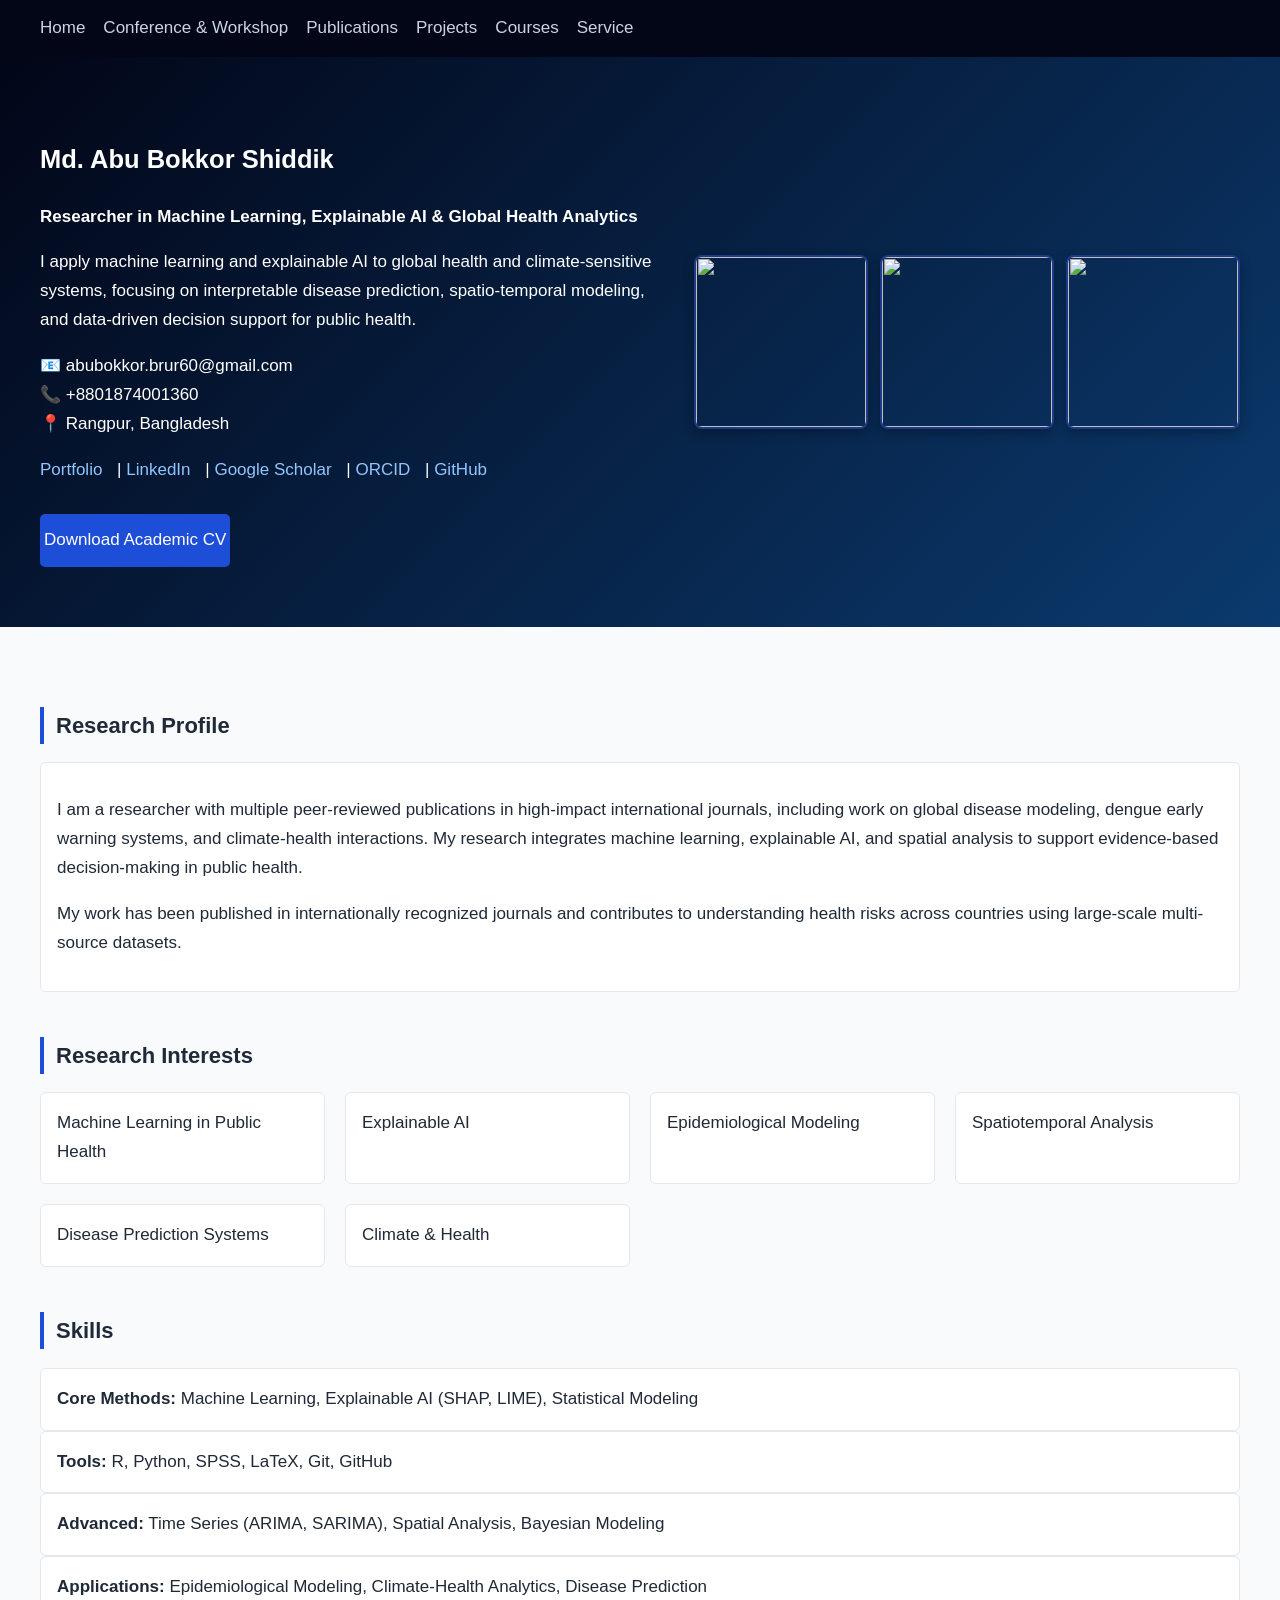
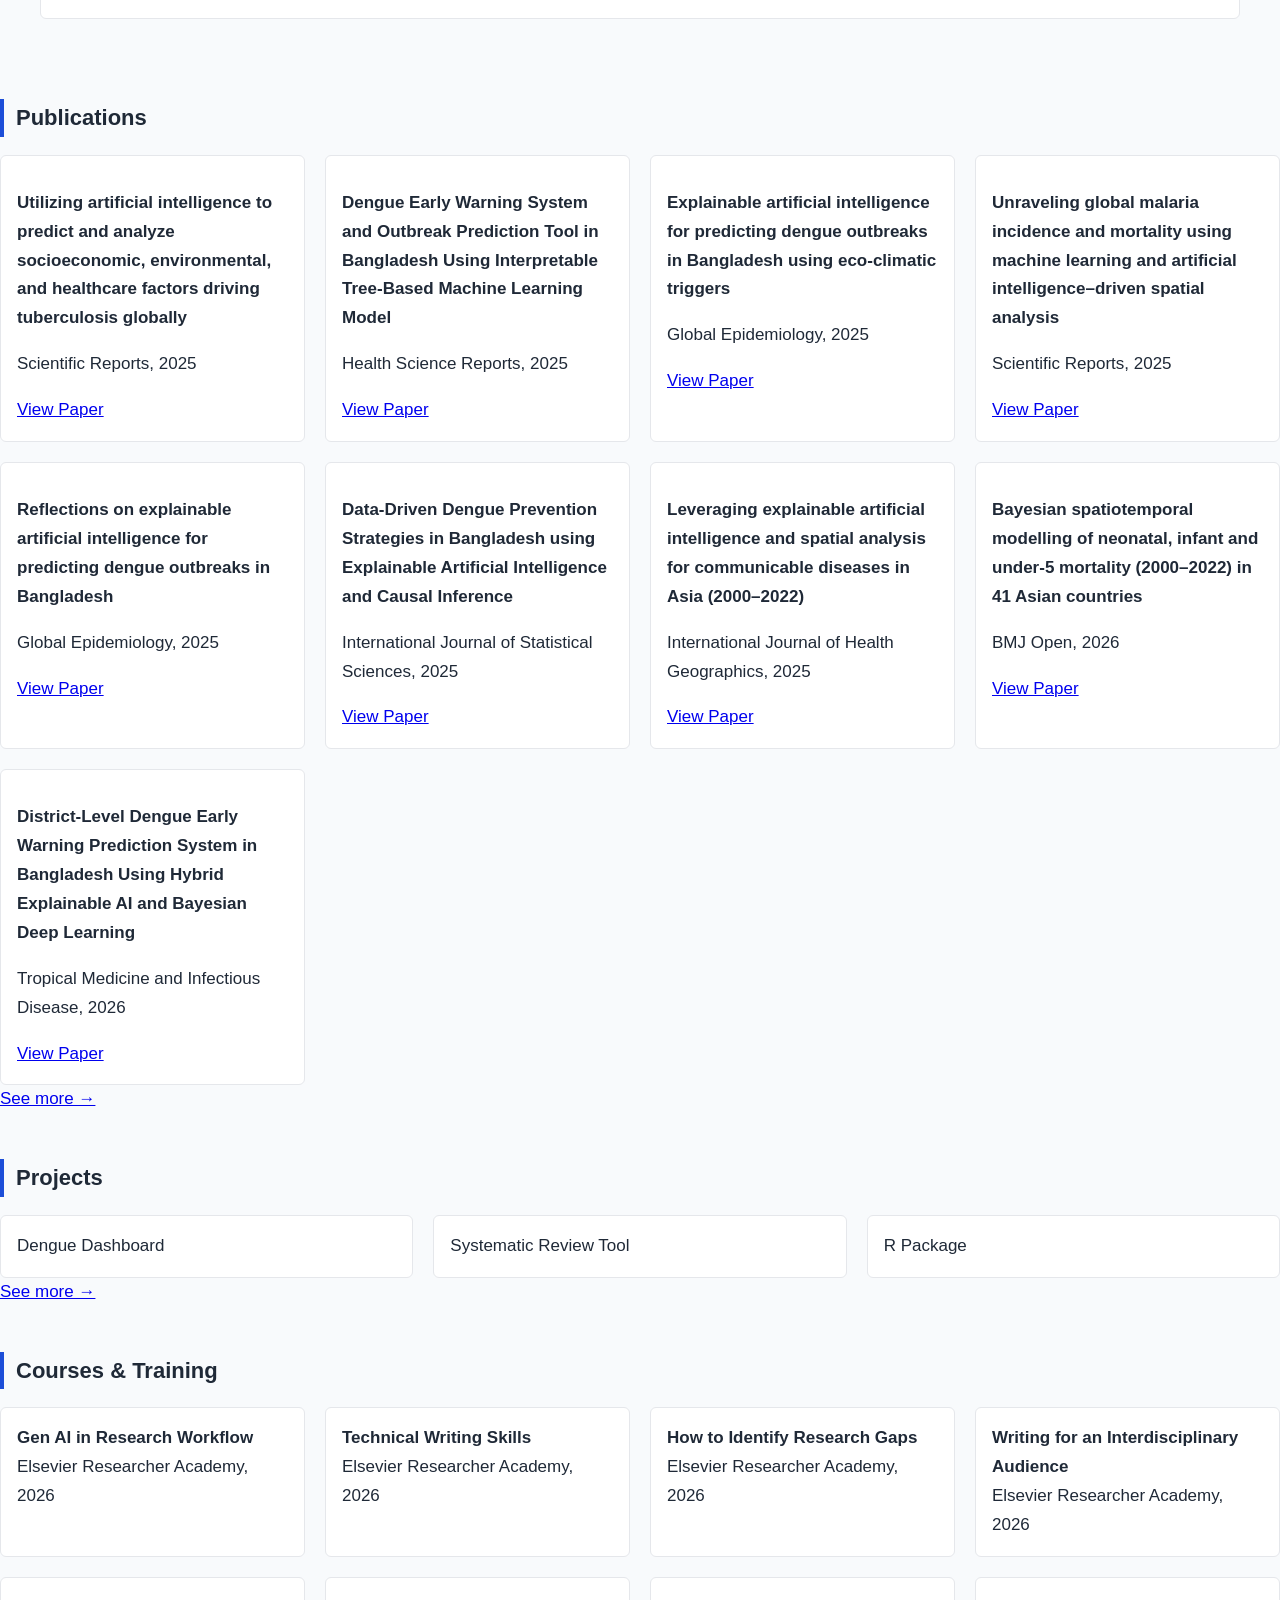
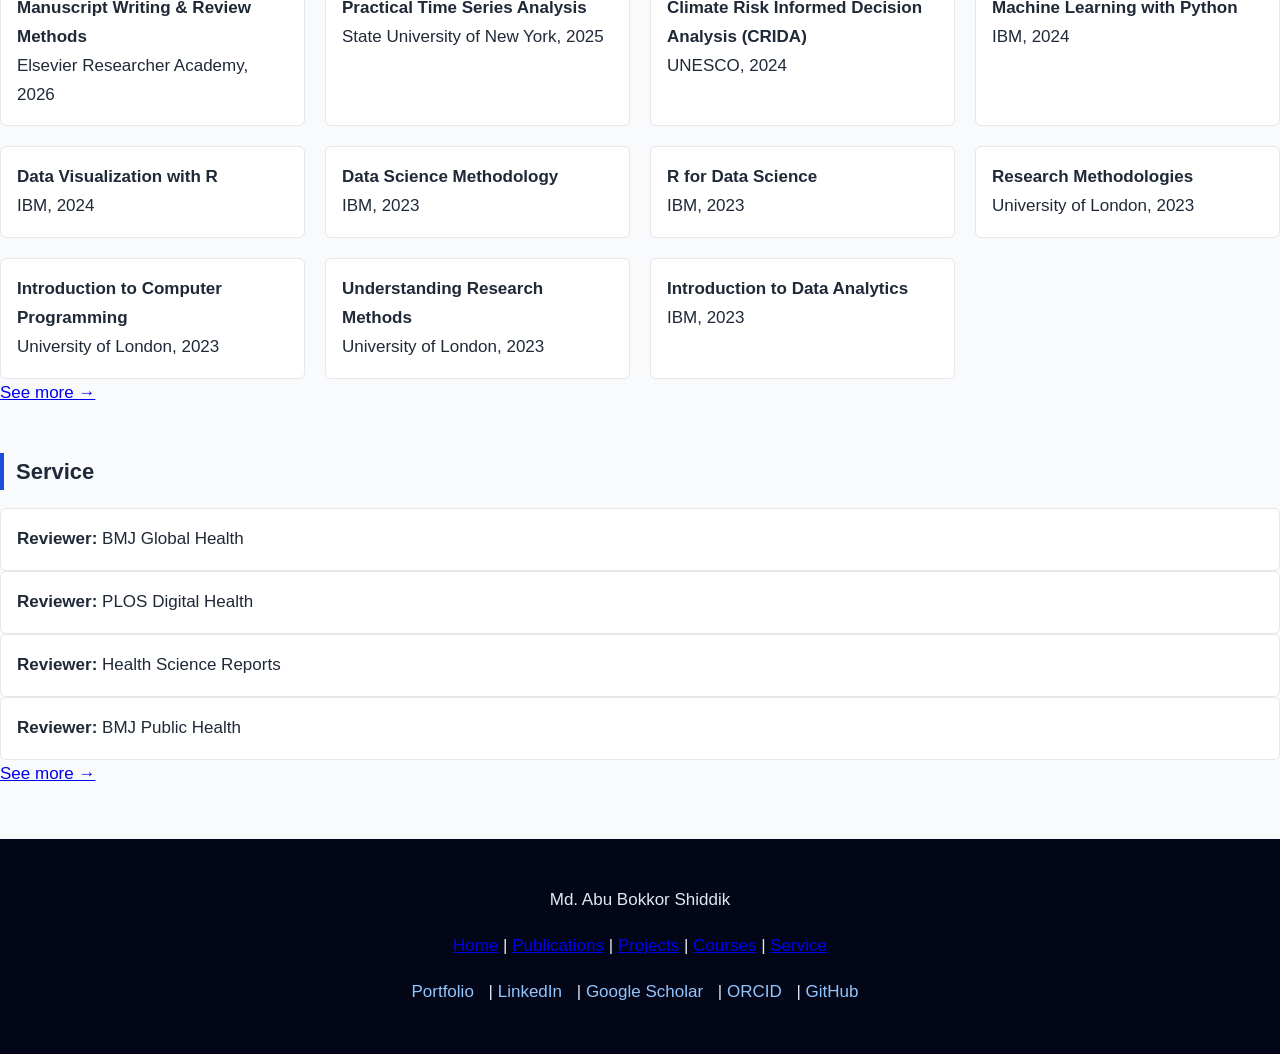
==== index.html @ 3c267e89 "Update index.html" ====
<!DOCTYPE html>
<html lang="en">
<head>
<meta charset="UTF-8">
<meta name="viewport" content="width=device-width, initial-scale=1.0">
<title>Md. Abu Bokkor Shiddik</title>

<style>

html { scroll-behavior: smooth; }

body {
  margin: 0;
  font-family: "Segoe UI", Arial, sans-serif;
  background: #f8fafc;
  color: #1f2937;
  font-size: 17px;
  line-height: 1.7;
}

/* NAV */
.navbar {
  background: #020617;
  position: sticky;
  top: 0;
  z-index: 9999;
}

.nav-inner {
  max-width: 1200px;
  margin: auto;
  padding: 14px 20px;
  display: flex;
  flex-wrap: wrap;
}

.nav-inner a {
  color: #cbd5e1;
  margin-right: 18px;
  text-decoration: none;
  font-weight: 500;
}

.nav-inner a:hover {
  color: #60a5fa;
}

/* HERO */
.hero {
  background: linear-gradient(135deg, #020617, #0b3a6e);
  color: white;
  padding: 60px 20px;
}

.hero-grid {
  max-width: 1200px;
  margin: auto;
  display: grid;
  grid-template-columns: 2fr 1fr;
  gap: 30px;
  align-items: center;
}

/* IMAGES */
.image-row {
  display: flex;
  gap: 12px;
  justify-content: flex-end;
}

.image-row img {
  width: 170px;
  height: 170px;
  object-fit: cover;
  border-radius: 8px;
  border: 2px solid #1e3a8a;
  box-shadow: 0 4px 12px rgba(0,0,0,0.3);
}

/* LINKS */
.links a {
  color: #93c5fd;
  margin-right: 10px;
  text-decoration: none;
}

/* BUTTON */
.cv-button {
  display: inline-block;
  margin-top: 12px;
  background: #1d4ed8;
  color: white;
  padding: 12px 4px;
  text-decoration: none;
  border-radius: 5px;
  font-weight: 500;
}

/* CONTAINER */
.container {
  max-width: 1200px;
  margin: auto;
  padding: 35px 20px;
}

/* SECTION */
.section-title {
  border-left: 4px solid #1d4ed8;
  padding-left: 12px;
  margin-top: 45px;
  font-size: 22px;
}

/* GRID */
.card-grid {
  display: grid;
  grid-template-columns: repeat(auto-fit, minmax(260px, 1fr));
  gap: 20px;
  margin-top: 18px;
}

/* CARD */
.card {
  background: white;
  border: 1px solid #e5e7eb;
  border-radius: 6px;
  padding: 16px;
}

/* FOOTER */
footer {
  background: #020617;
  color: #e2e8f0;
  text-align: center;
  padding: 30px;
  margin-top: 50px;
}

/* ===================================== */
/* 🔥 MOBILE ONLY (DESKTOP UNCHANGED) */
/* ===================================== */
@media (max-width: 768px) {

  body {
    font-size: 15px;
    line-height: 1.6;
  }

  /* NAV FIX */
  .nav-inner {
    justify-content: center;
  }

  .nav-inner a {
    margin: 8px 10px;
    font-size: 14px;
  }

  /* HERO */
  .hero {
    padding: 40px 15px;
    text-align: center;
  }

  .hero-grid {
    grid-template-columns: 1fr;
    gap: 20px;
  }

  .hero h1 {
    font-size: 24px;
  }

  /* IMAGE */
  .image-row {
    justify-content: center;
    margin-top: 15px;
    flex-wrap: wrap;
  }

  .image-row img {
    width: 110px;
    height: 110px;
  }

  /* LINKS */
  .links {
    display: block;
    line-height: 1.8;
  }

  .links a {
    display: inline-block;
    margin: 4px 6px;
  }

  /* SECTION */
  .section-title {
    font-size: 18px;
    margin-top: 30px;
  }

  /* GRID → STACK */
  .card-grid {
    grid-template-columns: 1fr;
    gap: 15px;
  }

  .card {
    padding: 14px;
  }

  /* BUTTON */
  .cv-button {
    width: 100%;
    text-align: center;
  }

  /* FOOTER */
  footer {
    font-size: 14px;
    padding: 25px 15px;
  }
}

</style>
</head>
<meta name="description" content="Md. Abu Bokkor Shiddik is a statistics graduate and researcher working on machine learning, health data analysis, and global studies.">

<meta name="keywords" content="Abu Bokkor Shiddik, Statistics Researcher, Machine Learning Bangladesh, Health Data Analysis, R Programming">
<meta name="google-site-verification" "google62120b7b4457ee75" />
  
<body>

<!-- NAV -->
<nav class="navbar">
  <div class="nav-inner">
    <a href="home.html">Home</a>
    <a href="conference-and-workshop.html">Conference & Workshop</a>
    <a href="publications.html">Publications</a>
    <a href="projects.html">Projects</a>
    <a href="courses.html">Courses</a>
    <a href="service.html">Service</a>
  </div>
</nav>
 
<!-- HERO -->
<section class="hero">
  <div class="hero-grid">

    <div>
  <h1>Md. Abu Bokkor Shiddik</h1>
  <p><strong>Researcher in Machine Learning, Explainable AI & Global Health Analytics</strong></p>

  <p>
    I apply machine learning and explainable AI to global health and climate-sensitive systems, focusing on interpretable disease prediction, spatio-temporal modeling, and data-driven decision support for public health.
  </p>

  <p>
    📧 abubokkor.brur60@gmail.com <br>
    📞 +8801874001360 <br>
    📍 Rangpur, Bangladesh
  </p>

  <p class="links">
    <a href="https://abubokkorshiddik.github.io/Portfolio-AbuBokkorShiddik/" target="_blank">Portfolio</a> |
    <a href="https://www.linkedin.com/in/abu-bokkor-shiddik-abs798/" target="_blank">LinkedIn</a> |
    <a href="https://scholar.google.com/citations?user=JWeBd3IAAAAJ" target="_blank">Google Scholar</a> |
    <a href="https://orcid.org/" target="_blank">ORCID</a> |
    <a href="https://github.com/abubokkorshiddik" target="_blank">GitHub</a>
  </p>

  <a href="https://raw.githubusercontent.com/abubokkorshiddik/AbuBokkorShiddik.abs798/main/AbuBokkorShiddik_CV_2026_STAT_Center.pdf" 
   class="cv-button" 
   target="_blank">
   Download Academic CV
</a>

</div>

    <div class="image-row">
      <img src="https://raw.githubusercontent.com/abubokkorshiddik/Portfolio-AbuBokkorShiddik/main/ABS.jpeg">
      <img src="https://raw.githubusercontent.com/abubokkorshiddik/Portfolio-AbuBokkorShiddik/main/isrt.jpeg">
      <img src="https://raw.githubusercontent.com/abubokkorshiddik/Portfolio-AbuBokkorShiddik/main/stst.jpeg">
    </div>

  </div>
</section>

<div class="container">
  
<h2 class="section-title">Research Profile</h2>
<div class="card">
  <p>
    I am a researcher with multiple peer-reviewed publications in high-impact international journals, including work on global disease modeling, dengue early warning systems, and climate-health interactions. My research integrates machine learning, explainable AI, and spatial analysis to support evidence-based decision-making in public health.
  </p>

  <p>
    My work has been published in internationally recognized journals and contributes to understanding health risks across countries using large-scale multi-source datasets.
  </p>
</div>
  
<!-- RESEARCH -->
<h2 class="section-title">Research Interests</h2>
<div class="card-grid">
  <div class="card">Machine Learning in Public Health</div>
  <div class="card">Explainable AI</div>
  <div class="card">Epidemiological Modeling</div>
  <div class="card">Spatiotemporal Analysis</div>
  <div class="card">Disease Prediction Systems</div>
  <div class="card">Climate & Health</div>
</div>

<!-- SKILLS -->
<h2 class="section-title">Skills</h2>
<div class="card"><strong>Core Methods:</strong> Machine Learning, Explainable AI (SHAP, LIME), Statistical Modeling</div>
<div class="card"><strong>Tools:</strong> R, Python, SPSS, LaTeX, Git, GitHub</div>
<div class="card"><strong>Advanced:</strong> Time Series (ARIMA, SARIMA), Spatial Analysis, Bayesian Modeling</div>
<div class="card"><strong>Applications:</strong> Epidemiological Modeling, Climate-Health Analytics, Disease Prediction</div>
</div>

<!-- PUBLICATIONS -->
<!-- PUBLICATIONS -->
<h2 class="section-title">Publications</h2>

<div class="card-grid">

  <div class="card">
    <p><strong>Utilizing artificial intelligence to predict and analyze socioeconomic, environmental, and healthcare factors driving tuberculosis globally</strong></p>
    <p>Scientific Reports, 2025</p>
    <a href="https://doi.org/10.1038/s41598-025-96973-w" target="_blank">View Paper</a>
  </div>

  <div class="card">
    <p><strong>Dengue Early Warning System and Outbreak Prediction Tool in Bangladesh Using Interpretable Tree-Based Machine Learning Model</strong></p>
    <p>Health Science Reports, 2025</p>
     <a href="https://doi.org/10.1002/hsr2.70726" target="_blank">View Paper</a>
  </div>

  <div class="card">
    <p><strong>Explainable artificial intelligence for predicting dengue outbreaks in Bangladesh using eco-climatic triggers</strong></p>
    <p>Global Epidemiology, 2025</p>
    <a href="https://www.sciencedirect.com/science/article/pii/S2590113325000288" target="_blank">View Paper</a>
  </div>

  <div class="card">
    <p><strong>Unraveling global malaria incidence and mortality using machine learning and artificial intelligence–driven spatial analysis</strong></p>
    <p>Scientific Reports, 2025</p>
    <a href="https://www.nature.com/articles/s41598-025-12872-0" target="_blank">View Paper</a>
  </div>

  <div class="card">
    <p><strong>Reflections on explainable artificial intelligence for predicting dengue outbreaks in Bangladesh</strong></p>
    <p>Global Epidemiology, 2025</p>
    <a href="https://www.sciencedirect.com/science/article/pii/S2590113325000483" target="_blank">View Paper</a>
  </div>

  <div class="card">
    <p><strong>Data-Driven Dengue Prevention Strategies in Bangladesh using Explainable Artificial Intelligence and Causal Inference</strong></p>
    <p>International Journal of Statistical Sciences, 2025</p>
    <a href="https://www.banglajol.info/index.php/ijss/article/view/85772" target="_blank">View Paper</a>
  </div>

  <div class="card">
    <p><strong>Leveraging explainable artificial intelligence and spatial analysis for communicable diseases in Asia (2000–2022)</strong></p>
    <p>International Journal of Health Geographics, 2025</p>
    <a href="https://link.springer.com/article/10.1186/s12942-025-00433-7" target="_blank">View Paper</a>
  </div>

  <div class="card">
    <p><strong>Bayesian spatiotemporal modelling of neonatal, infant and under-5 mortality (2000–2022) in 41 Asian countries</strong></p>
    <p>BMJ Open, 2026</p>
    <a href="https://bmjopen.bmj.com/content/16/2/e108632" target="_blank">View Paper</a>
  </div>

  <div class="card">
    <p><strong>District-Level Dengue Early Warning Prediction System in Bangladesh Using Hybrid Explainable AI and Bayesian Deep Learning</strong></p>
    <p>Tropical Medicine and Infectious Disease, 2026</p>
    <a href="https://www.mdpi.com/2414-6366/11/3/73" target="_blank">View Paper</a>
  </div>

</div>

<a href="publications.html">See more →</a>

<!-- PROJECTS -->
<h2 class="section-title">Projects</h2>
<div class="card-grid">
  <div class="card">Dengue Dashboard</div>
  <div class="card">Systematic Review Tool</div>
  <div class="card">R Package</div>
</div>

<a href="projects.html">See more →</a>

<!-- COURSES -->
<h2 class="section-title">Courses & Training</h2>

<div class="card-grid">

  <div class="card"><strong>Gen AI in Research Workflow</strong><br>Elsevier Researcher Academy, 2026</div>

  <div class="card"><strong>Technical Writing Skills</strong><br>Elsevier Researcher Academy, 2026</div>

  <div class="card"><strong>How to Identify Research Gaps</strong><br>Elsevier Researcher Academy, 2026</div>

  <div class="card"><strong>Writing for an Interdisciplinary Audience</strong><br>Elsevier Researcher Academy, 2026</div>

  <div class="card"><strong>Manuscript Writing & Review Methods</strong><br>Elsevier Researcher Academy, 2026</div>

  <div class="card"><strong>Practical Time Series Analysis</strong><br>State University of New York, 2025</div>

  <div class="card"><strong>Climate Risk Informed Decision Analysis (CRIDA)</strong><br>UNESCO, 2024</div>

  <div class="card"><strong>Machine Learning with Python</strong><br>IBM, 2024</div>

  <div class="card"><strong>Data Visualization with R</strong><br>IBM, 2024</div>

  <div class="card"><strong>Data Science Methodology</strong><br>IBM, 2023</div>

  <div class="card"><strong>R for Data Science</strong><br>IBM, 2023</div>

  <div class="card"><strong>Research Methodologies</strong><br>University of London, 2023</div>

  <div class="card"><strong>Introduction to Computer Programming</strong><br>University of London, 2023</div>

  <div class="card"><strong>Understanding Research Methods</strong><br>University of London, 2023</div>

  <div class="card"><strong>Introduction to Data Analytics</strong><br>IBM, 2023</div>

</div>

<a href="courses.html">See more →</a>

<!-- SERVICE -->
<h2 class="section-title">Service</h2>
<div class="card"><strong>Reviewer:</strong> BMJ Global Health</div>
<div class="card"><strong>Reviewer:</strong> PLOS Digital Health</div>
<div class="card"><strong>Reviewer:</strong> Health Science Reports</div>
<div class="card"><strong>Reviewer:</strong> BMJ Public Health</div>
</div>

<a href="service.html">See more →</a>

</div>

<footer>
  <p>Md. Abu Bokkor Shiddik</p>

  <p>
    <a href="home.html">Home</a> |
    <a href="publications.html">Publications</a> |
    <a href="projects.html">Projects</a> |
    <a href="courses.html">Courses</a> |
    <a href="service.html">Service</a>
  </p>

  <p class="links">
    <a href="https://abubokkorshiddik.github.io/Portfolio-AbuBokkorShiddik/" target="_blank">Portfolio</a> |
    <a href="https://www.linkedin.com/in/abu-bokkor-shiddik-abs798/" target="_blank">LinkedIn</a> |
    <a href="https://scholar.google.com/citations?user=JWeBd3IAAAAJ" target="_blank">Google Scholar</a> |
    <a href="https://orcid.org/" target="_blank">ORCID</a> |
    <a href="https://github.com/abubokkorshiddik" target="_blank">GitHub</a>
  </p>
</footer>

</body>
</html>
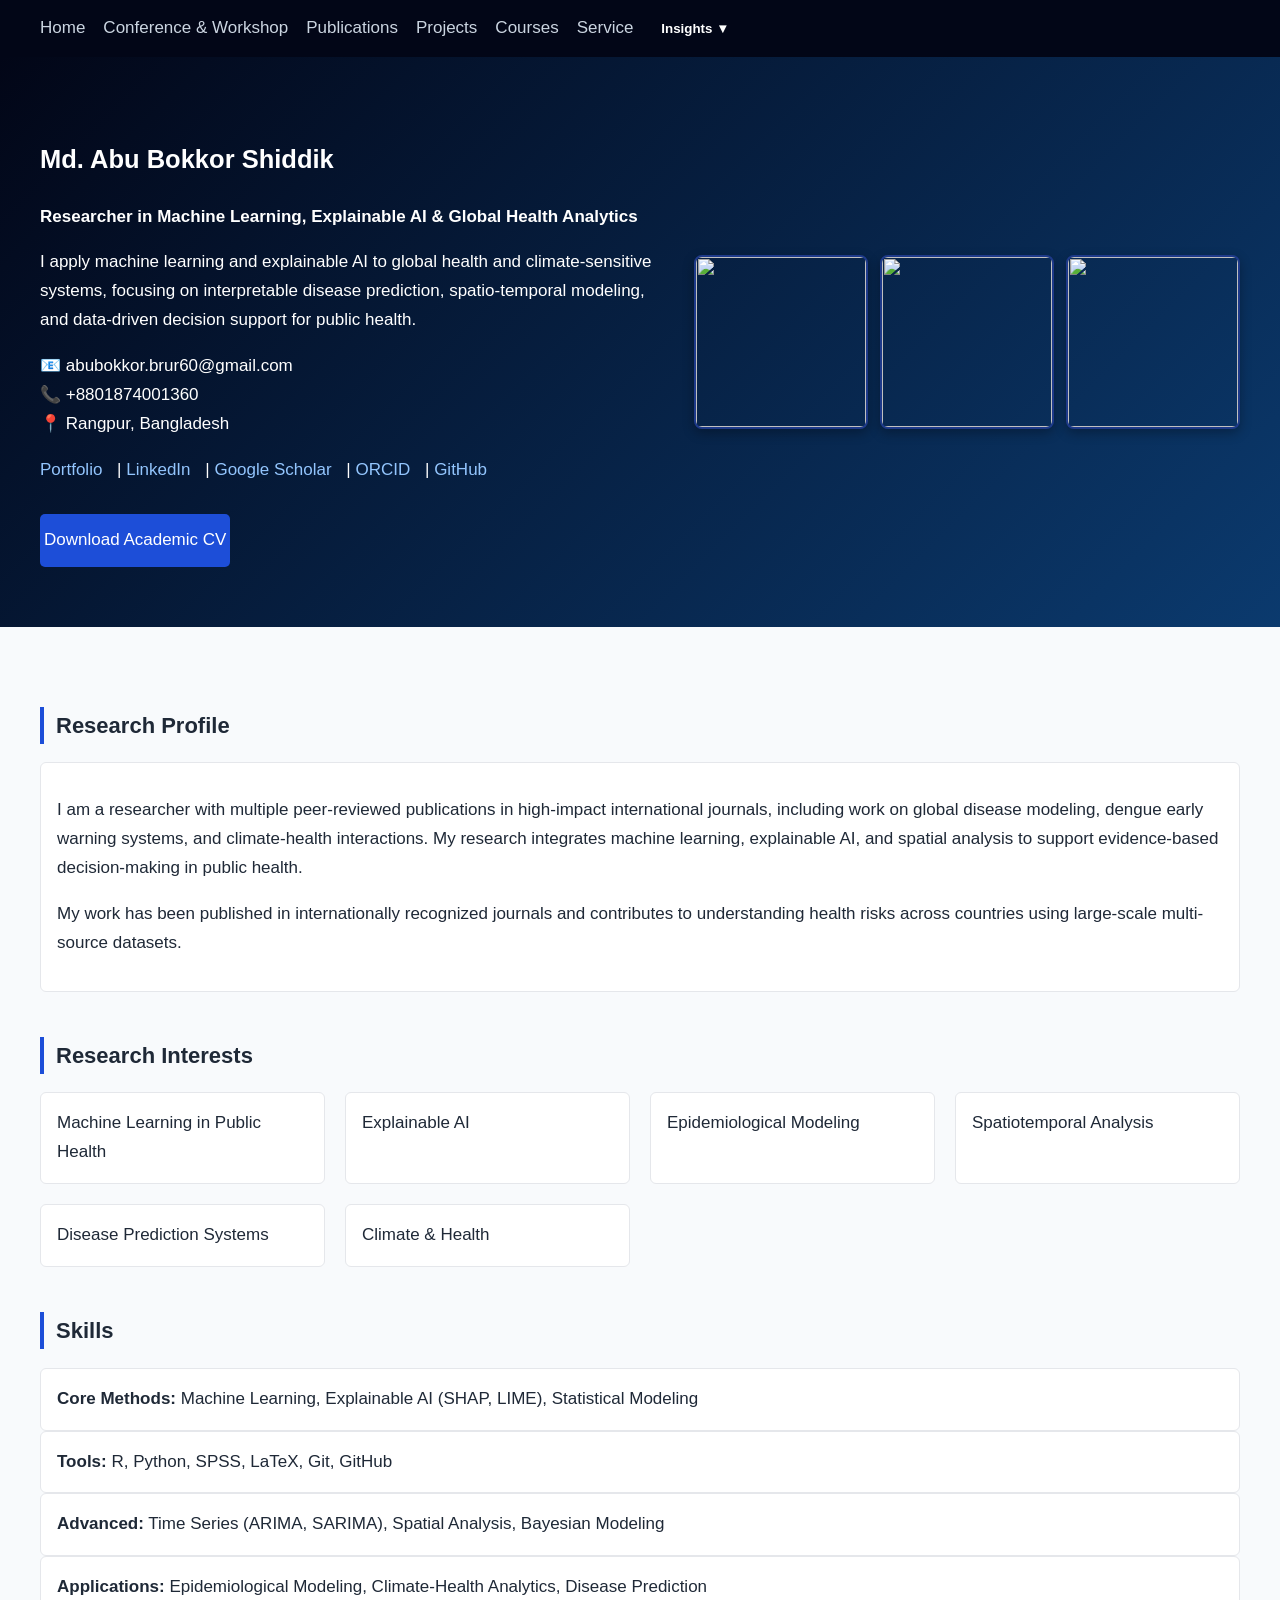
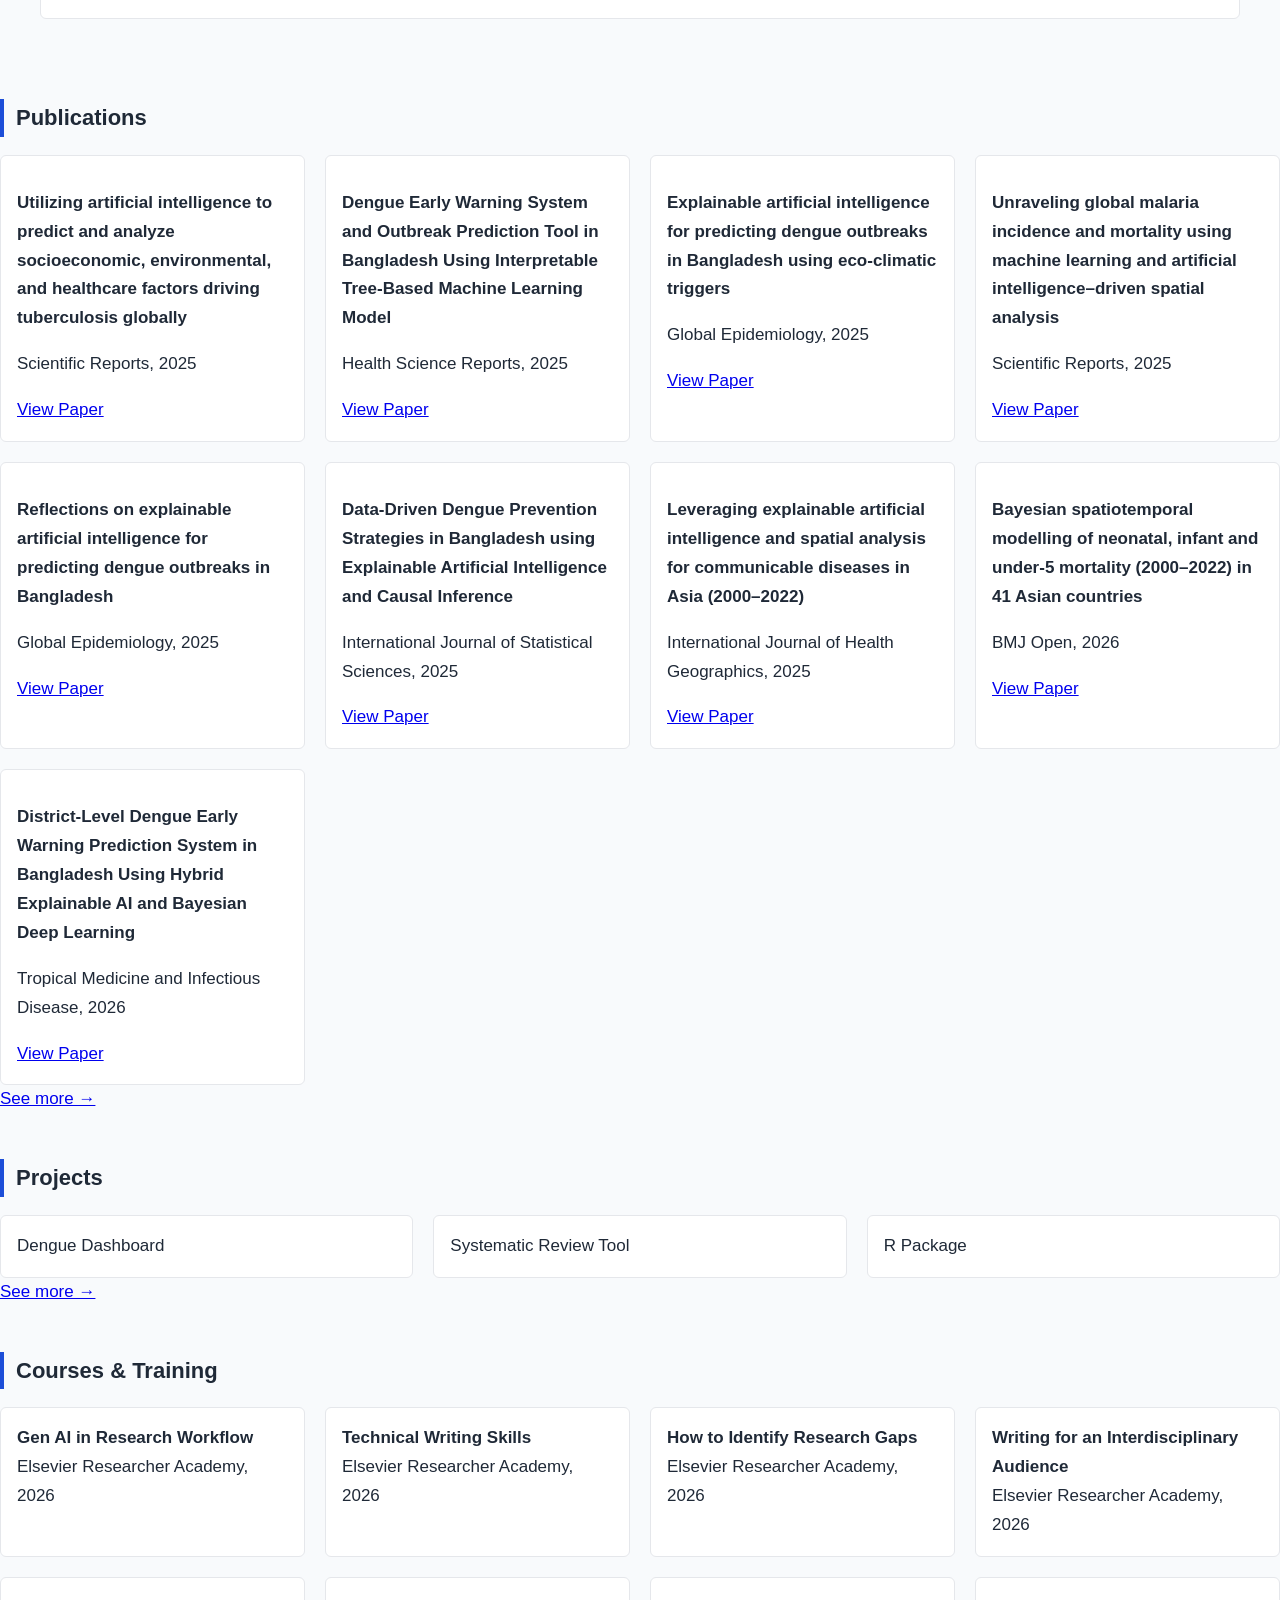
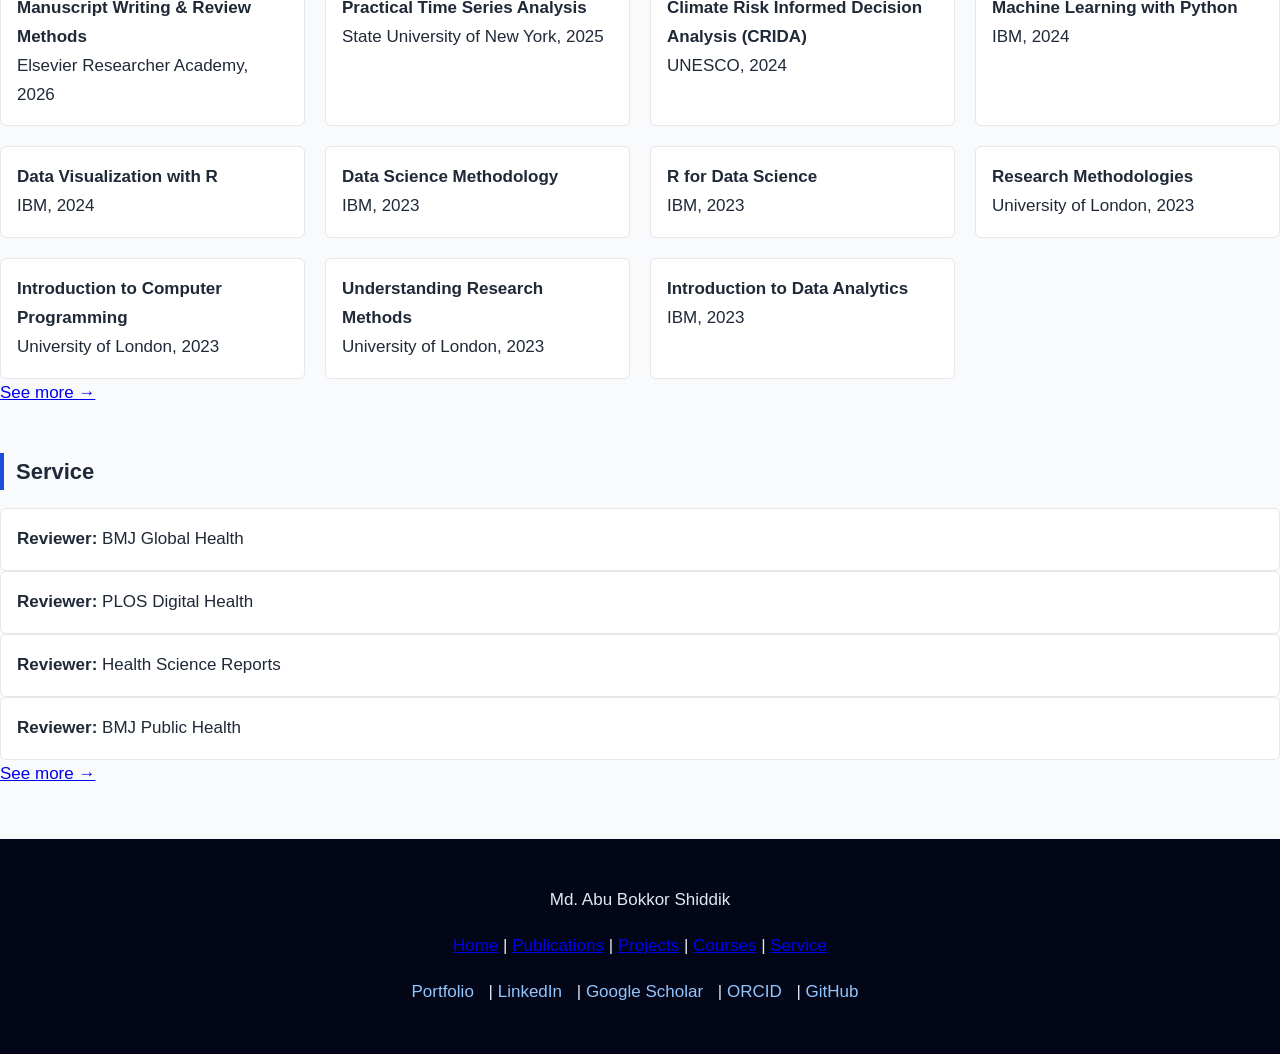
==== commit de5f6bb0: "Update index.html" ====
--- a/index.html
+++ b/index.html
@@ -44,7 +44,53 @@
 .nav-inner a:hover {
   color: #60a5fa;
 }
-
+/* DROPDOWN */
+.nav-inner .dropdown {
+  position: relative;  /* required for positioning the dropdown items */
+}
+
+.nav-inner .dropbtn {
+  background: none;
+  border: none;
+  color: white;        /* dropdown text white */
+  font-weight: bold;   /* bold text */
+  cursor: pointer;
+  padding: 6px 10px;
+  border-radius: 4px;
+}
+
+.nav-inner .dropbtn:hover {
+  background: rgba(255, 255, 255, 0.1); /* subtle hover effect */
+}
+
+.nav-inner .dropdown-content {
+  display: none;               /* hide by default */
+  position: absolute;          /* absolute positioning */
+  background-color: #0b2d5c;  /* dark blue background */
+  min-width: 160px;            /* width of dropdown */
+  box-shadow: 0px 4px 8px rgba(0,0,0,0.2);
+  border-radius: 6px;
+  z-index: 9999;
+  top: 36px;                   /* space below button */
+}
+
+.nav-inner .dropdown-content a {
+  color: #cbd5e1;              /* light gray links */
+  padding: 8px 12px;
+  text-decoration: none;
+  display: block;
+  font-weight: 500;
+}
+
+.nav-inner .dropdown-content a:hover {
+  background-color: #1e3a8a;   /* highlight on hover */
+  color: white;
+}
+
+/* Show dropdown on hover */
+.nav-inner .dropdown:hover .dropdown-content {
+  display: block;
+}
 /* HERO */
 .hero {
   background: linear-gradient(135deg, #020617, #0b3a6e);
@@ -241,6 +287,13 @@
     <a href="projects.html">Projects</a>
     <a href="courses.html">Courses</a>
     <a href="service.html">Service</a>
+    <div class="dropdown">
+      <button class="dropbtn">Insights ▼</button>
+      <div class="dropdown-content">
+        <a href="insights.html">Posts</a>
+        <a href="videos.html">Videos</a>
+      </div>
+    </div>
   </div>
 </nav>
  
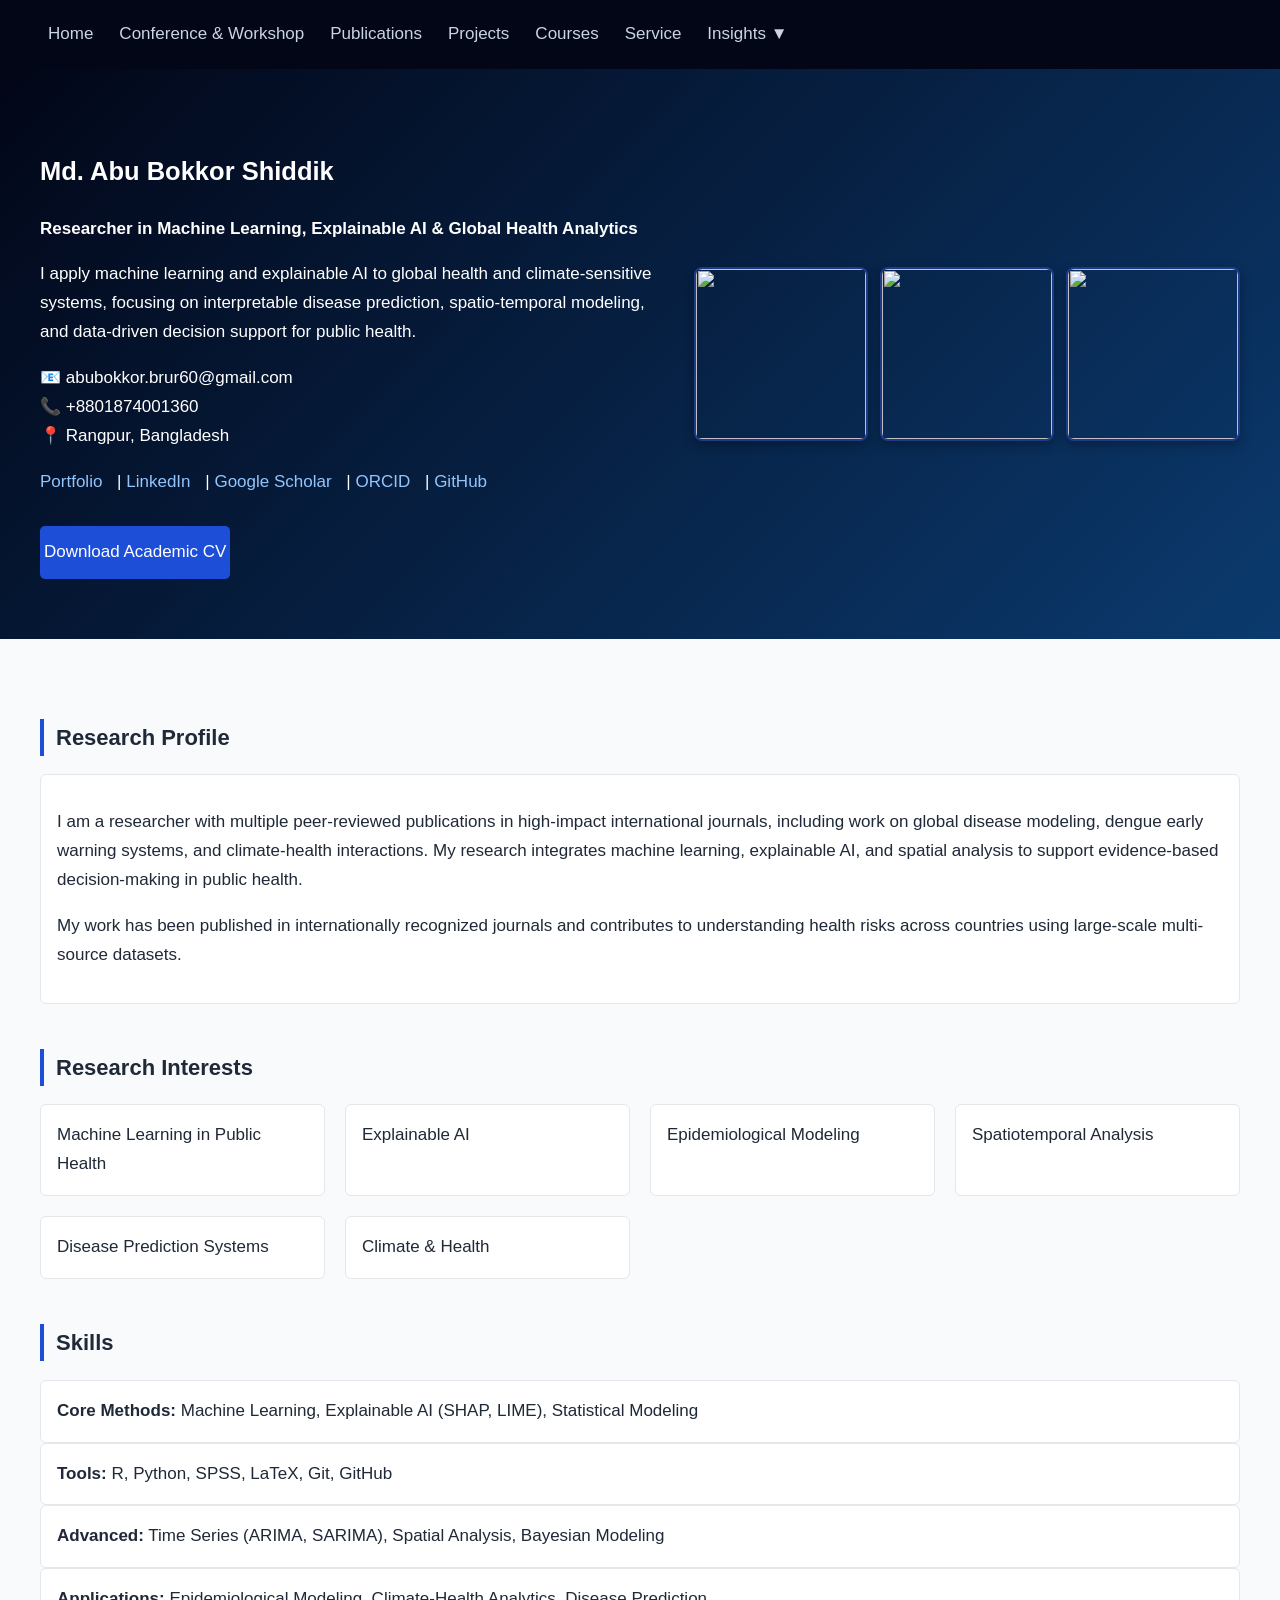
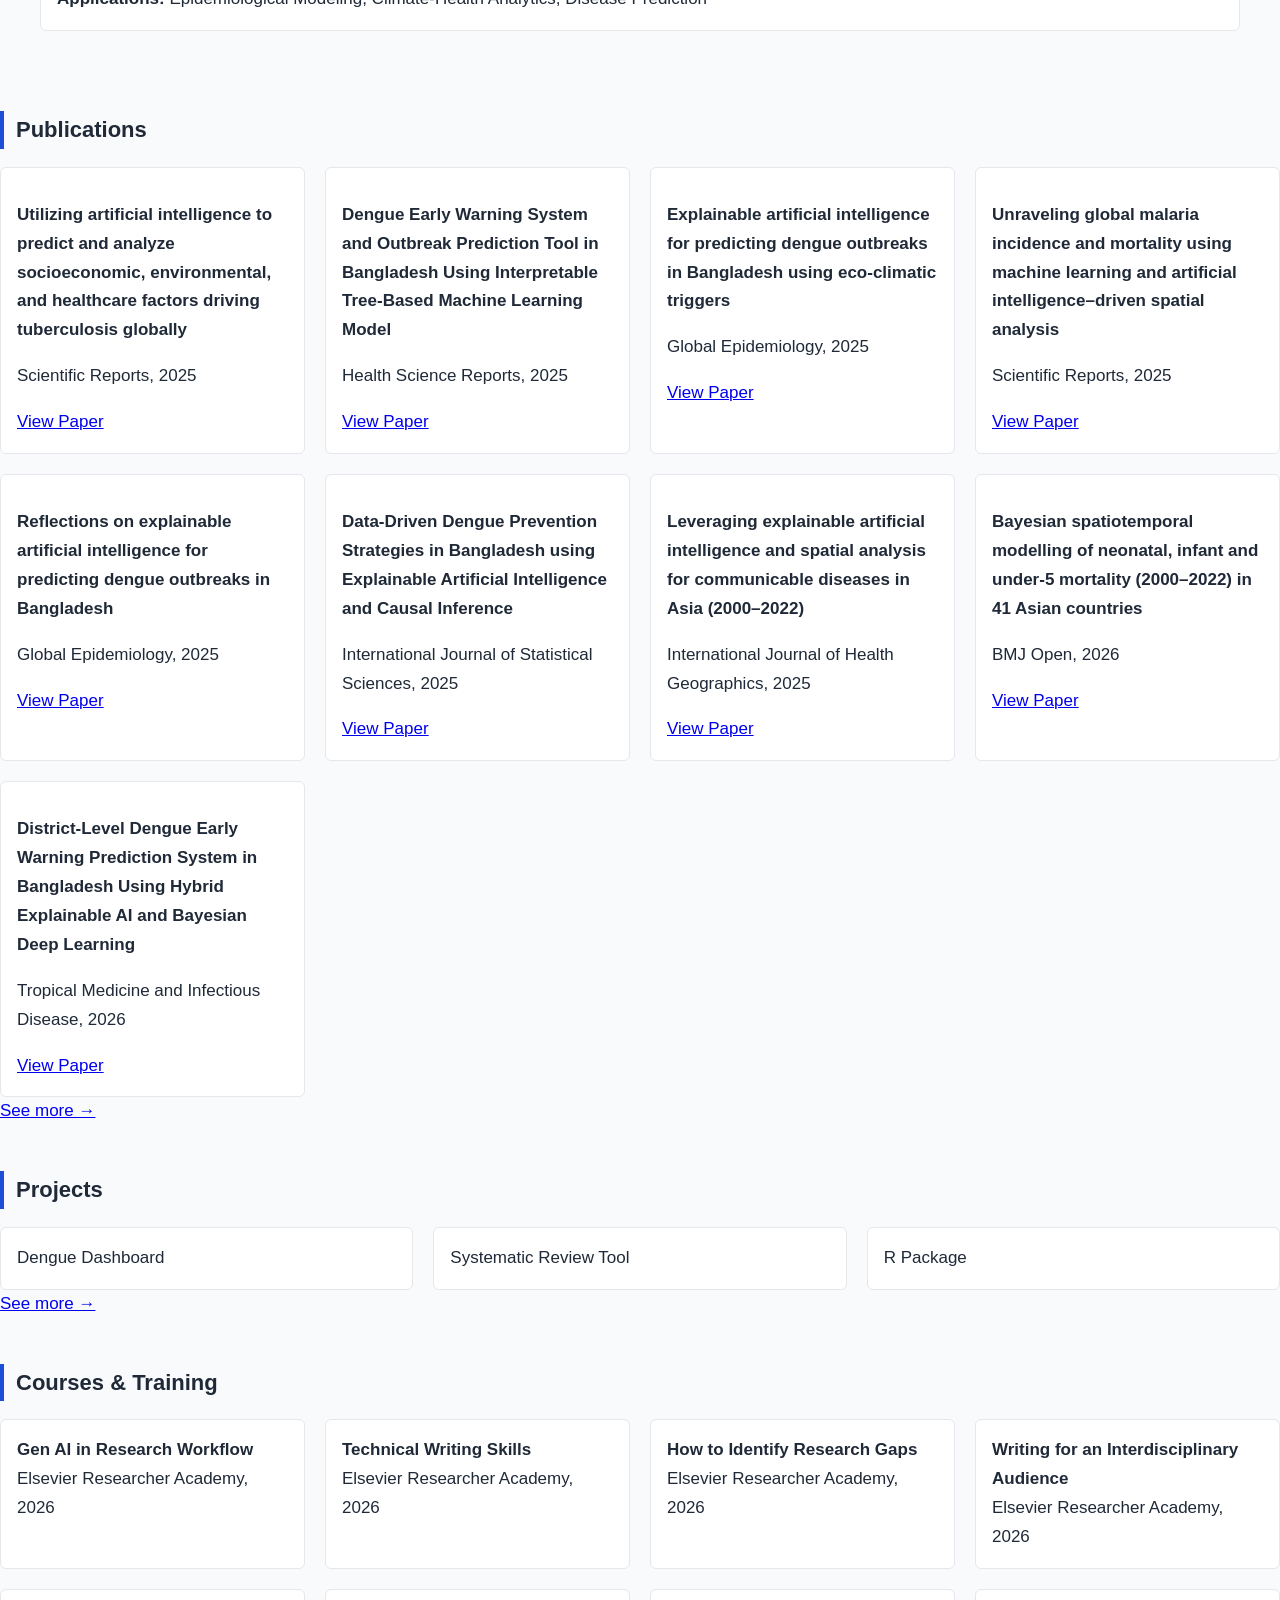
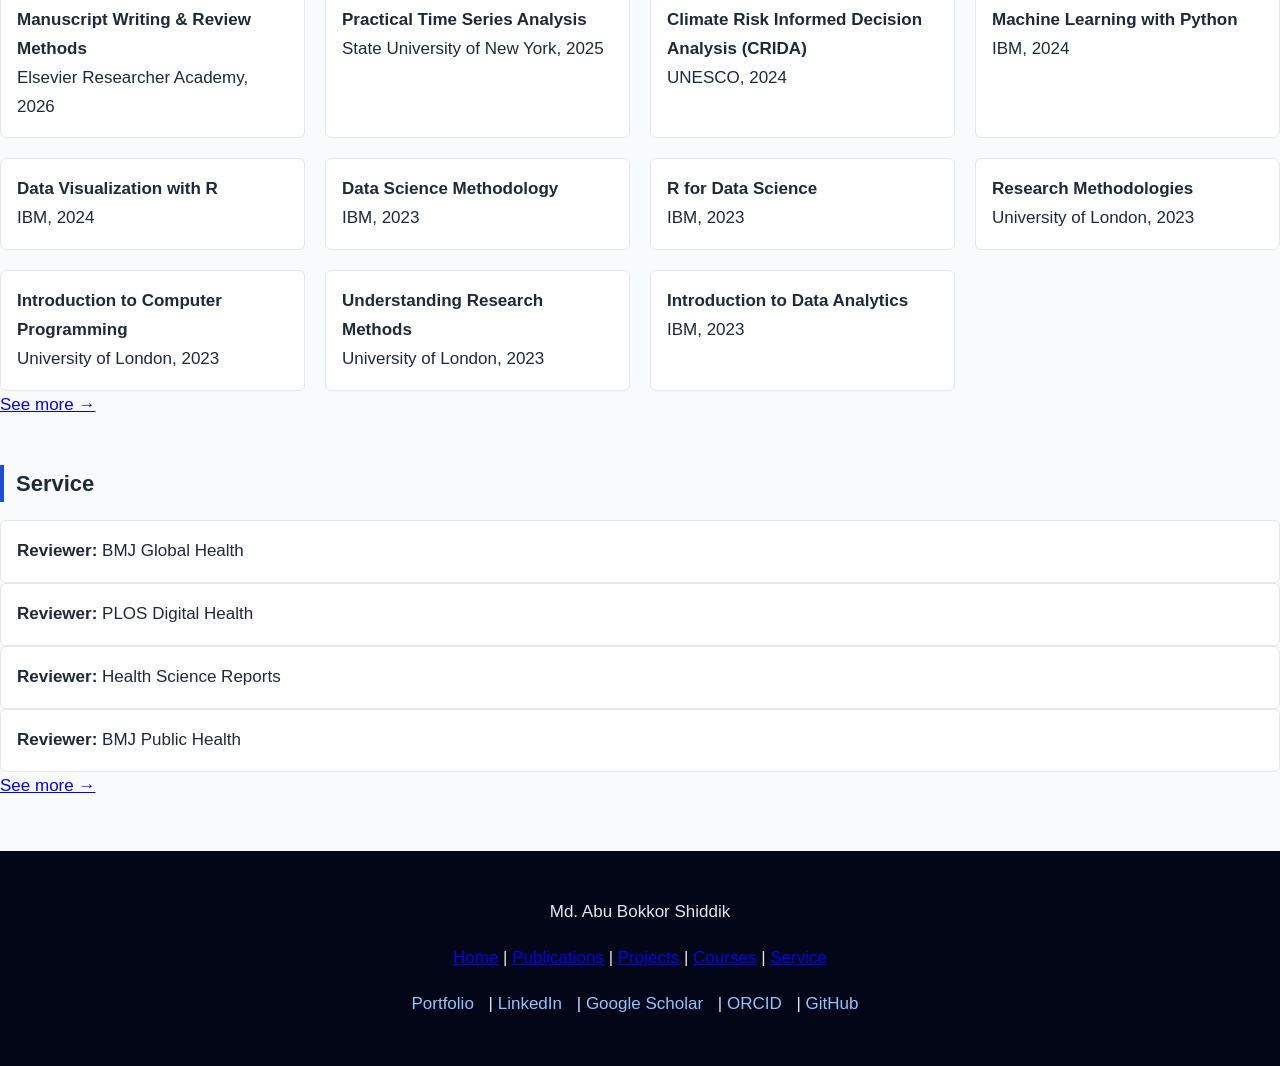
==== commit 9c16fae3: "Update index.html" ====
--- a/index.html
+++ b/index.html
@@ -31,66 +31,77 @@
   margin: auto;
   padding: 14px 20px;
   display: flex;
-  flex-wrap: wrap;
-}
-
+  align-items: center;
+  gap: 10px;
+}
+
+/* LINKS */
 .nav-inner a {
   color: #cbd5e1;
-  margin-right: 18px;
   text-decoration: none;
   font-weight: 500;
+  padding: 6px 8px;
+  border-radius: 4px;
 }
 
 .nav-inner a:hover {
   color: #60a5fa;
-}
+  background: rgba(255,255,255,0.08);
+}
+
 /* DROPDOWN */
 .nav-inner .dropdown {
-  position: relative;  /* required for positioning the dropdown items */
-}
-
+  position: relative;
+}
+
+/* BUTTON */
 .nav-inner .dropbtn {
   background: none;
   border: none;
-  color: white;        /* dropdown text white */
-  font-weight: bold;   /* bold text */
+  color: #cbd5e1;
+  font-weight: 500;
+  font-size: 17px;
+  font-family: inherit;
   cursor: pointer;
-  padding: 6px 10px;
+  padding: 6px 8px;
   border-radius: 4px;
 }
 
 .nav-inner .dropbtn:hover {
-  background: rgba(255, 255, 255, 0.1); /* subtle hover effect */
-}
-
+  background: rgba(255,255,255,0.08);
+}
+
+/* DROPDOWN MENU */
 .nav-inner .dropdown-content {
-  display: none;               /* hide by default */
-  position: absolute;          /* absolute positioning */
-  background-color: #0b2d5c;  /* dark blue background */
-  min-width: 160px;            /* width of dropdown */
-  box-shadow: 0px 4px 8px rgba(0,0,0,0.2);
+  display: none;
+  position: absolute;
+  top: 110%;
+  left: 0;
+  background-color: #0b2d5c;
+  min-width: 170px;
   border-radius: 6px;
-  z-index: 9999;
-  top: 36px;                   /* space below button */
-}
-
+  box-shadow: 0 6px 14px rgba(0,0,0,0.25);
+  overflow: hidden;
+}
+
+/* ITEMS */
 .nav-inner .dropdown-content a {
-  color: #cbd5e1;              /* light gray links */
-  padding: 8px 12px;
-  text-decoration: none;
   display: block;
-  font-weight: 500;
+  padding: 10px 12px;
+  color: #cbd5e1;
+  font-size: 15px;
 }
 
 .nav-inner .dropdown-content a:hover {
-  background-color: #1e3a8a;   /* highlight on hover */
+  background-color: #1e3a8a;
   color: white;
 }
 
-/* Show dropdown on hover */
+/* SHOW ON HOVER (DESKTOP) */
 .nav-inner .dropdown:hover .dropdown-content {
   display: block;
 }
+
 /* HERO */
 .hero {
   background: linear-gradient(135deg, #020617, #0b3a6e);
@@ -182,27 +193,34 @@
   margin-top: 50px;
 }
 
-/* ===================================== */
-/* 🔥 MOBILE ONLY (DESKTOP UNCHANGED) */
-/* ===================================== */
+/* ========================= */
+/* MOBILE FIX (NO SCROLL BAR) */
+/* ========================= */
 @media (max-width: 768px) {
 
   body {
     font-size: 15px;
-    line-height: 1.6;
-  }
-
-  /* NAV FIX */
+  }
+
   .nav-inner {
+    flex-wrap: wrap;
     justify-content: center;
   }
 
-  .nav-inner a {
-    margin: 8px 10px;
+  .nav-inner a,
+  .nav-inner .dropbtn {
     font-size: 14px;
-  }
-
-  /* HERO */
+    padding: 6px 10px;
+  }
+
+  /* IMPORTANT FIX: TOUCH STABLE DROPDOWN */
+  .dropdown.active .dropdown-content {
+    display: block;
+    position: static;
+    width: 100%;
+    margin-top: 6px;
+  }
+
   .hero {
     padding: 40px 15px;
     text-align: center;
@@ -210,17 +228,10 @@
 
   .hero-grid {
     grid-template-columns: 1fr;
-    gap: 20px;
-  }
-
-  .hero h1 {
-    font-size: 24px;
-  }
-
-  /* IMAGE */
+  }
+
   .image-row {
     justify-content: center;
-    margin-top: 15px;
     flex-wrap: wrap;
   }
 
@@ -229,43 +240,8 @@
     height: 110px;
   }
 
-  /* LINKS */
-  .links {
-    display: block;
-    line-height: 1.8;
-  }
-
-  .links a {
-    display: inline-block;
-    margin: 4px 6px;
-  }
-
-  /* SECTION */
-  .section-title {
-    font-size: 18px;
-    margin-top: 30px;
-  }
-
-  /* GRID → STACK */
   .card-grid {
     grid-template-columns: 1fr;
-    gap: 15px;
-  }
-
-  .card {
-    padding: 14px;
-  }
-
-  /* BUTTON */
-  .cv-button {
-    width: 100%;
-    text-align: center;
-  }
-
-  /* FOOTER */
-  footer {
-    font-size: 14px;
-    padding: 25px 15px;
   }
 }
 
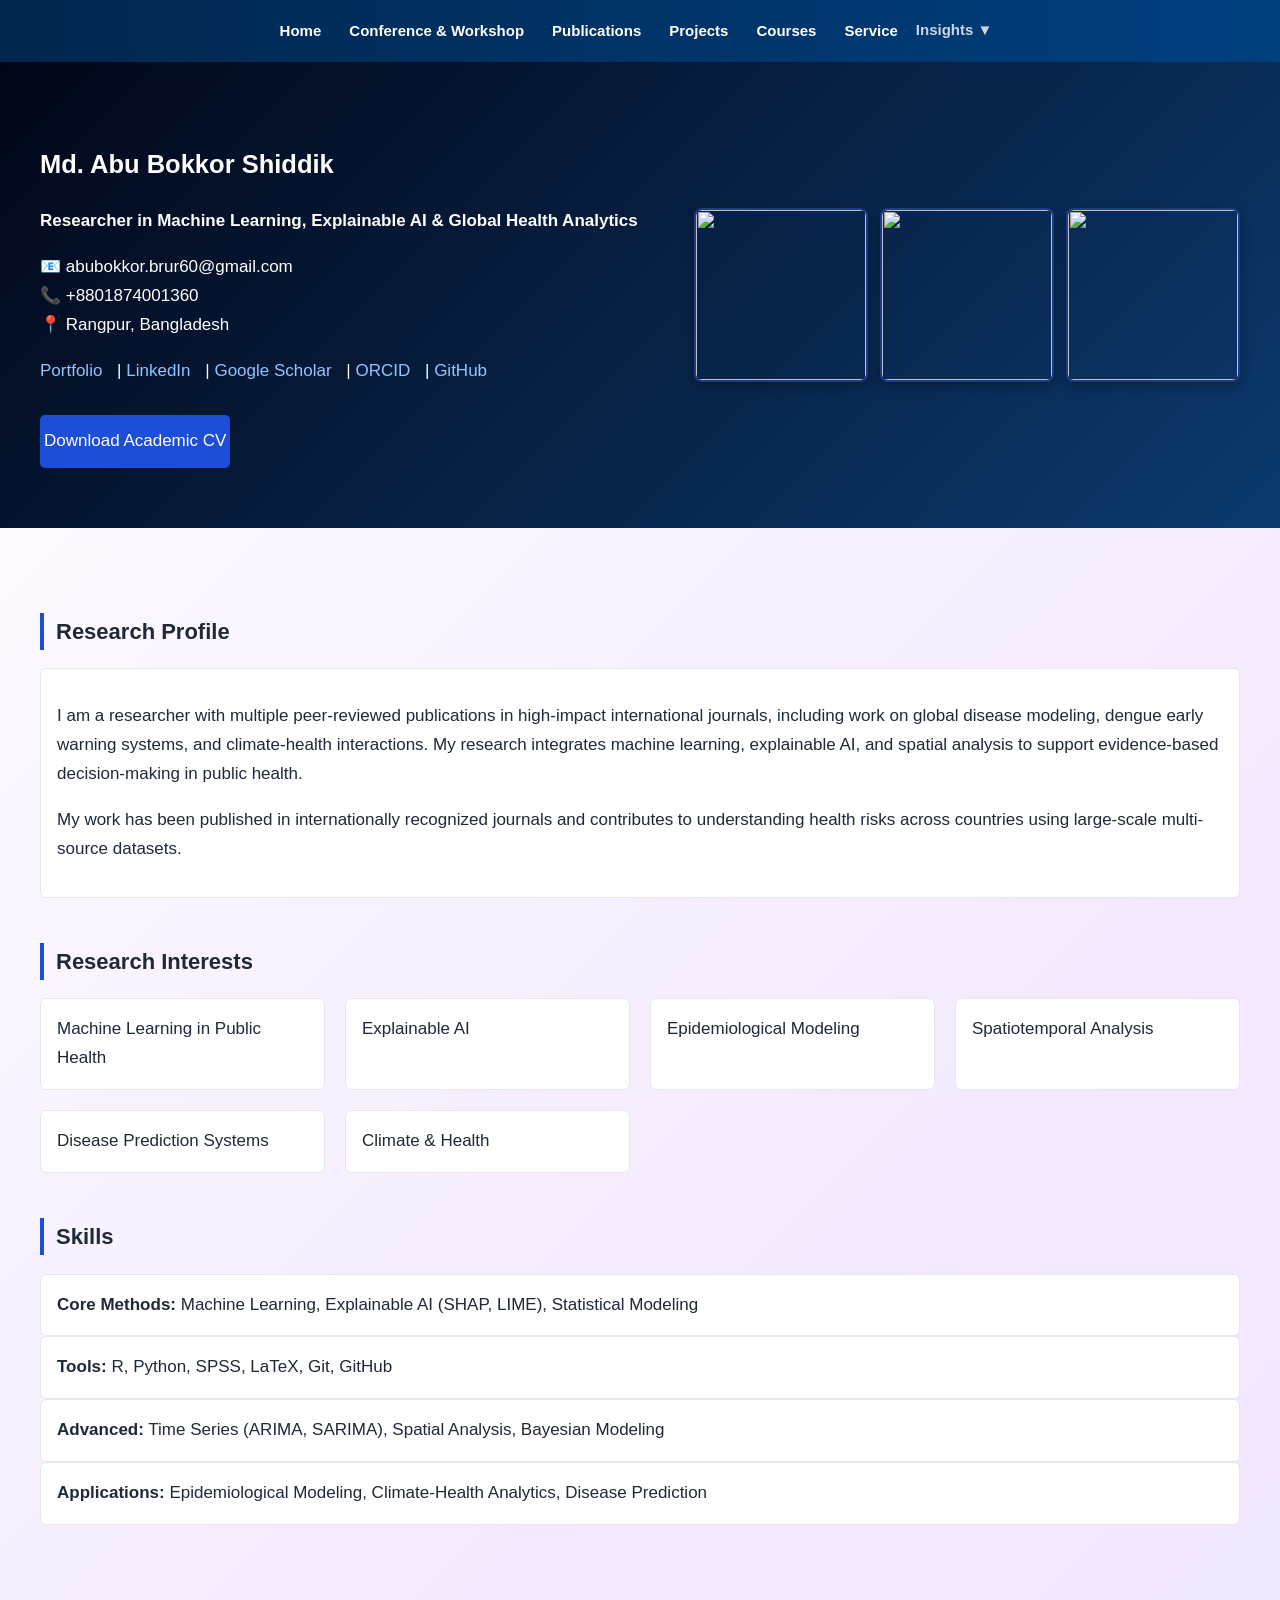
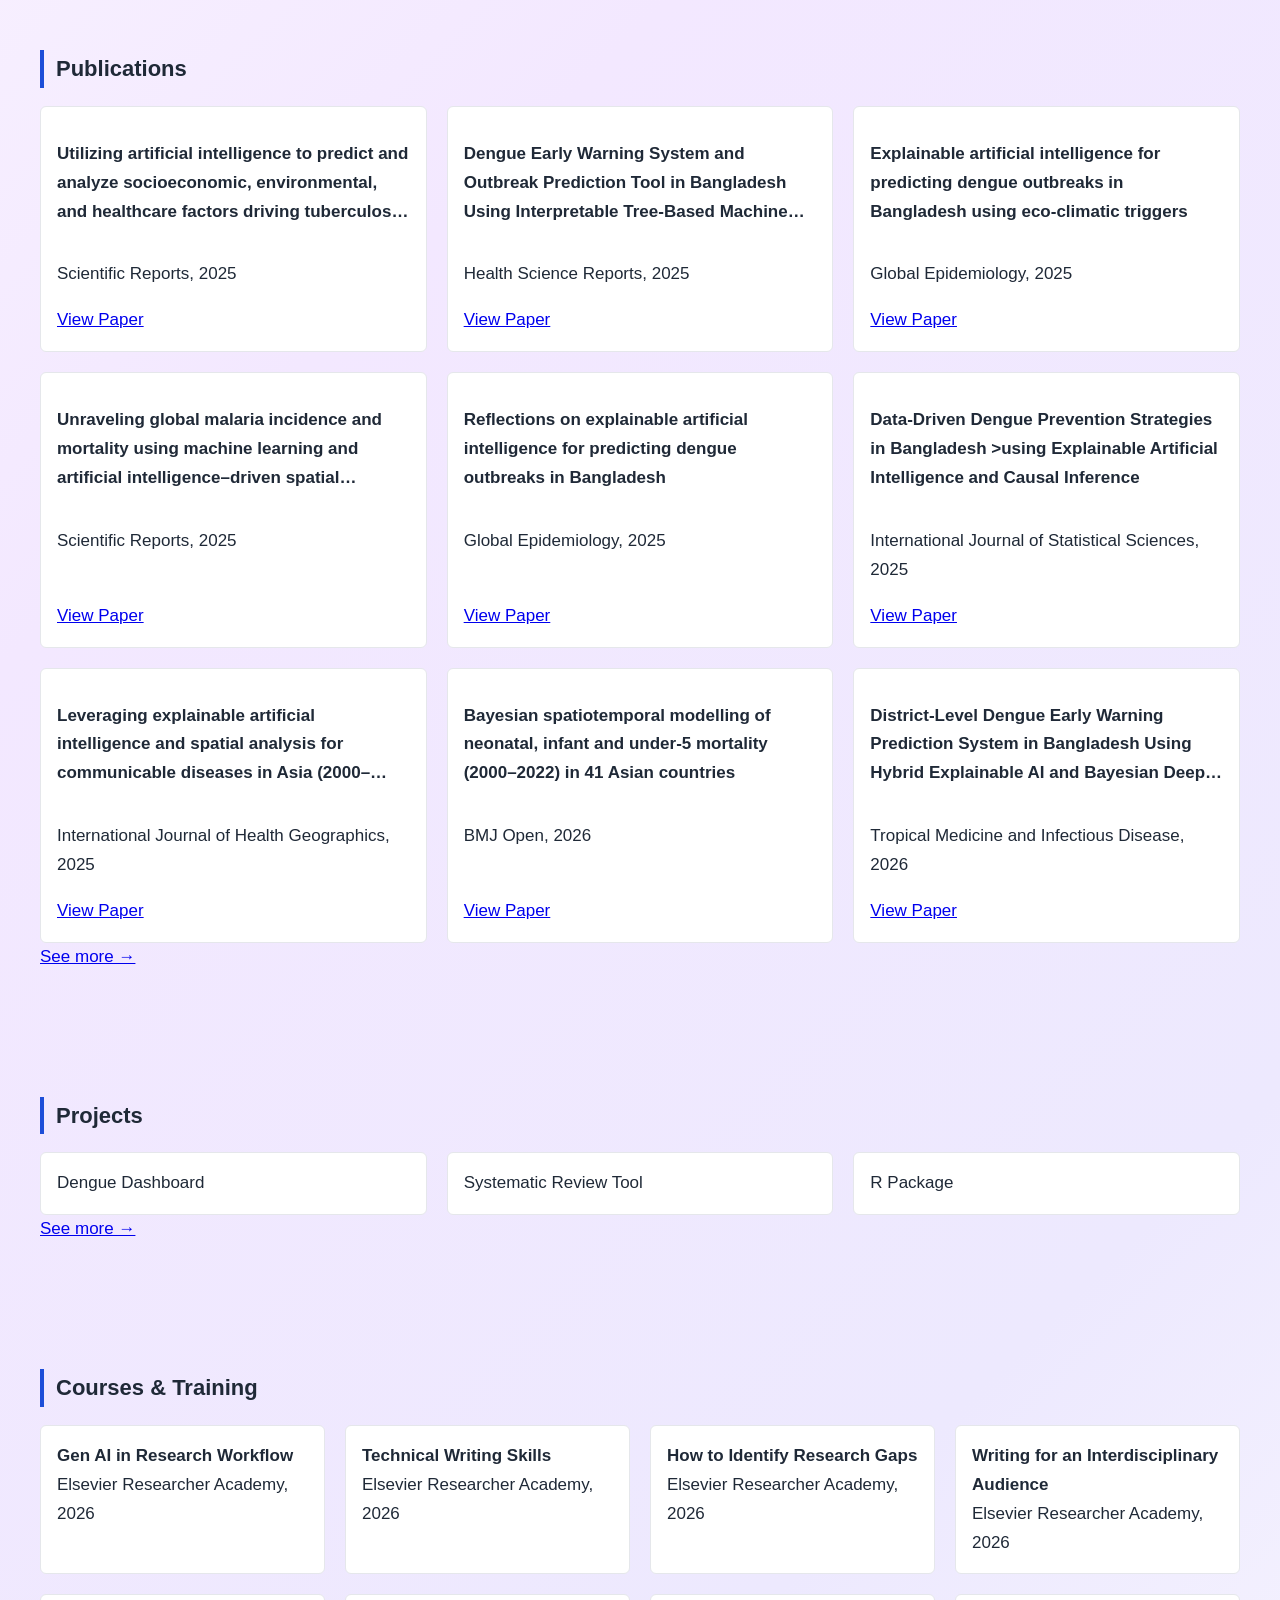
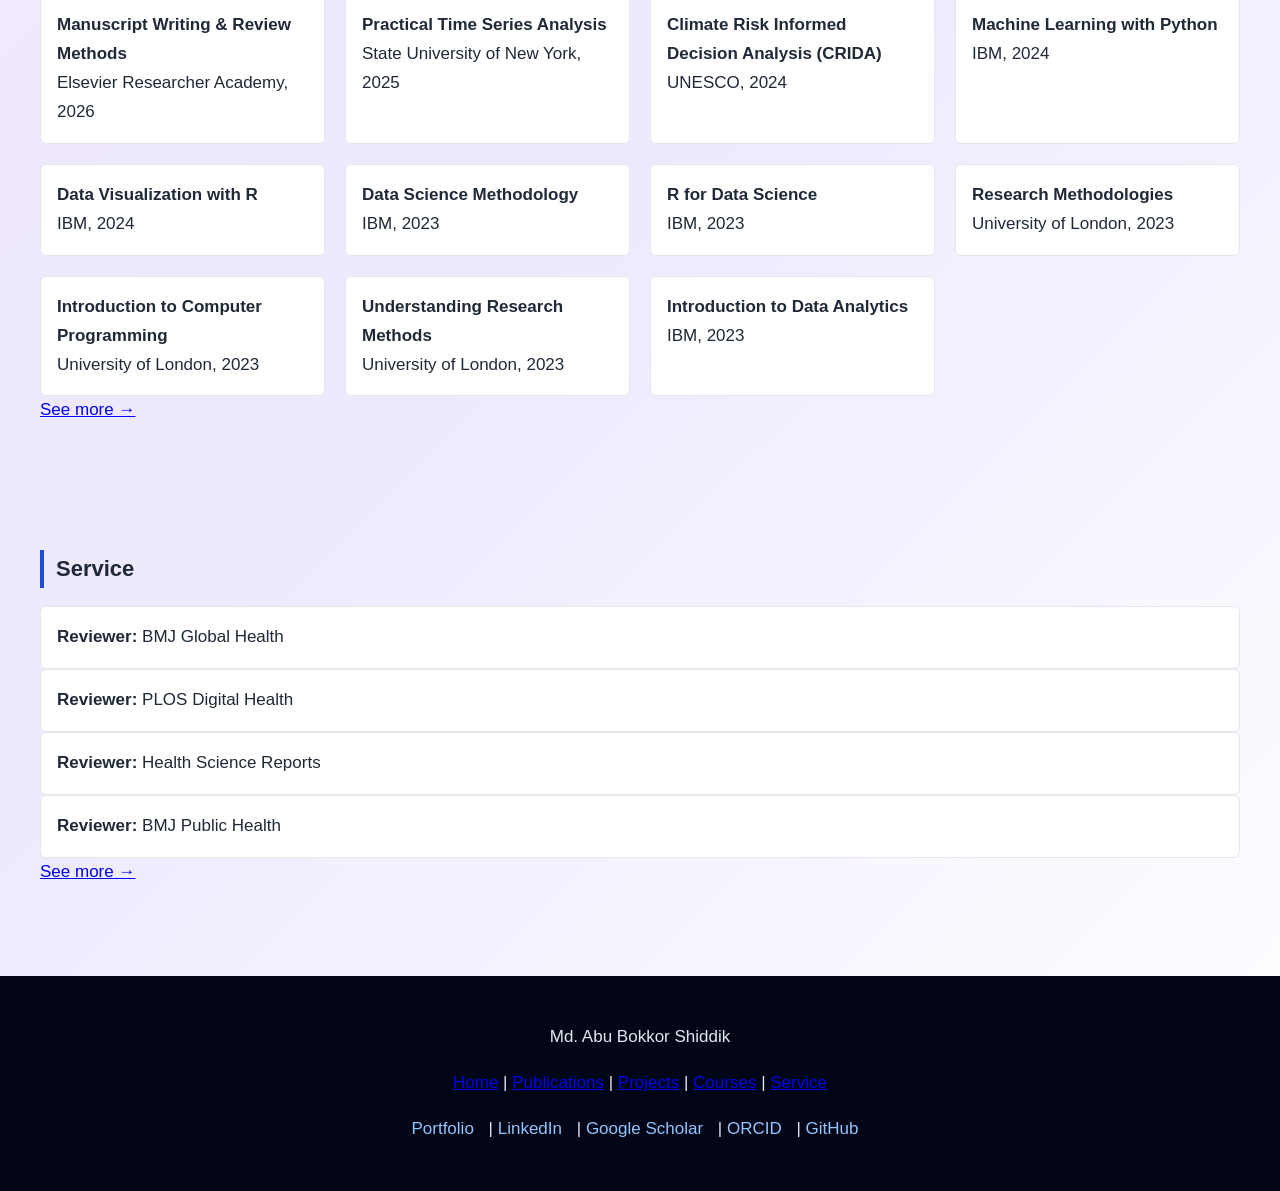
==== commit 880dc0a3: "Update index.html" ====
--- a/index.html
+++ b/index.html
@@ -1,8 +1,35 @@
 <!DOCTYPE html>
 <html lang="en">
 <head>
+<link rel="icon" type="image/png" href="https://raw.githubusercontent.com/abubokkorshiddik/AbuBokkorShiddik.abs798/main/abslogo.png">
+<link rel="apple-touch-icon" href="https://raw.githubusercontent.com/abubokkorshiddik/AbuBokkorShiddik.abs798/main/abslogo.png">
 <meta charset="UTF-8">
 <meta name="viewport" content="width=device-width, initial-scale=1.0">
+  <meta name="keywords" content="
+ABS798,
+ABUBOKKORSHIDDIK,
+AbuBokkorShiddik,
+Abu Bokkor Shiddik,
+Md. Abu Bokkor Shiddik,
+Shiddik ABS,
+BRUR,
+Begum Rokeya University,
+Statistics,
+STAT,
+Data Science,
+Machine Learning,
+Public Health,
+Researcher Bangladesh,
+Bangladesh Research,
+Academic Portfolio,
+Bio Statistics,
+Epidemiology,
+Dengue Research,
+Thesis Work,
+Scientific Research,
+Health Data Analysis
+">
+  
 <title>Md. Abu Bokkor Shiddik</title>
 
 <style>
@@ -12,15 +39,25 @@
 body {
   margin: 0;
   font-family: "Segoe UI", Arial, sans-serif;
-  background: #f8fafc;
   color: #1f2937;
   font-size: 17px;
   line-height: 1.7;
-}
-
-/* NAV */
+
+  /* purple + white academic style */
+  background: linear-gradient(
+    135deg,
+    #ffffff 0%,
+    #f3e8ff 40%,
+    #ede9fe 70%,
+    #ffffff 100%
+  );
+}
+
+/* ========================= */
+/* NAV (UPDATED ONLY) */
+/* ========================= */
 .navbar {
-  background: #020617;
+  background: linear-gradient(90deg, #00264d, #004080);
   position: sticky;
   top: 0;
   z-index: 9999;
@@ -29,67 +66,130 @@
 .nav-inner {
   max-width: 1200px;
   margin: auto;
-  padding: 14px 20px;
+  padding: 12px 16px;
   display: flex;
+  flex-wrap: wrap;
   align-items: center;
-  gap: 10px;
+  justify-content: center;
+  gap: 8px;
 }
 
 /* LINKS */
 .nav-inner a {
-  color: #cbd5e1;
+  color: white;
   text-decoration: none;
-  font-weight: 500;
-  padding: 6px 8px;
-  border-radius: 4px;
+  font-weight: 700;
+  padding: 6px 10px;
+  border-radius: 5px;
+  transition: 0.25s;
+  font-size: 15px;
 }
 
 .nav-inner a:hover {
   color: #60a5fa;
-  background: rgba(255,255,255,0.08);
-}
-
-/* DROPDOWN */
+  background: rgba(255,255,255,0.12);
+}
+
 .nav-inner .dropdown {
   position: relative;
 }
 
-/* BUTTON */
+.nav-inner .dropbtn {
+  background: none;
+  border: none;
+  color: white;
+  font-weight: 700;
+  font-size: 15px;
+  cursor: pointer;
+  padding: 6px 10px;
+  border-radius: 5px;
+}
+
+.nav-inner .dropbtn:hover {
+  color: #60a5fa;
+  background: rgba(255,255,255,0.12);
+}
+
+/* DROPDOWN */
+.nav-inner .dropdown-content {
+  display: none;
+  position: absolute;
+  background-color: #0b2d5c;
+  min-width: 160px;
+  border-radius: 6px;
+  box-shadow: 0 6px 16px rgba(0,0,0,0.2);
+  top: 100%;
+  left: 0;
+  z-index: 9999;
+}
+
+.nav-inner .dropdown:hover .dropdown-content {
+  display: block;
+}
+
+.nav-inner .dropdown.active .dropdown-content {
+  display: block;
+}
+
+.nav-inner .dropdown-content a {
+  display: block;
+  padding: 10px 12px;
+  color: #cbd5e1;
+  font-weight: 700;
+  font-size: 14px;
+}
+
+.nav-inner .dropdown-content a:hover {
+  background-color: #1e3a8a;
+  color: white;
+}
+
+/* ========================= */
+/* DROPDOWN (FIXED ONLY) */
+/* ========================= */
+
+.nav-inner .dropdown {
+  position: relative;
+}
+
 .nav-inner .dropbtn {
   background: none;
   border: none;
   color: #cbd5e1;
-  font-weight: 500;
-  font-size: 17px;
+  font-weight: 700;
+  font-size: 15px;
   font-family: inherit;
   cursor: pointer;
-  padding: 6px 8px;
-  border-radius: 4px;
-}
-
-.nav-inner .dropbtn:hover {
-  background: rgba(255,255,255,0.08);
-}
-
-/* DROPDOWN MENU */
+  padding: 0;
+  margin-right: 18px;
+}
+
+/* dropdown hidden state */
 .nav-inner .dropdown-content {
-  display: none;
+  display: block;
   position: absolute;
-  top: 110%;
+  background-color: #0b2d5c;
+  min-width: 160px;
+  box-shadow: 0px 4px 8px rgba(0,0,0,0.2);
+  border-radius: 6px;
+  z-index: 9999;
+  top: 100%;
   left: 0;
-  background-color: #0b2d5c;
-  min-width: 170px;
-  border-radius: 6px;
-  box-shadow: 0 6px 14px rgba(0,0,0,0.25);
-  overflow: hidden;
-}
-
-/* ITEMS */
+
+  opacity: 0;
+  visibility: hidden;
+  transform: translateY(6px);
+  transition: 0.2s ease;
+  pointer-events: none;
+}
+
+/* links */
 .nav-inner .dropdown-content a {
+  color: #cbd5e1;
+  padding: 8px 12px;
+  text-decoration: none;
   display: block;
-  padding: 10px 12px;
-  color: #cbd5e1;
-  font-size: 15px;
+  font-weight: 700;
 }
 
 .nav-inner .dropdown-content a:hover {
@@ -97,12 +197,25 @@
   color: white;
 }
 
-/* SHOW ON HOVER (DESKTOP) */
+/* hover open */
 .nav-inner .dropdown:hover .dropdown-content {
-  display: block;
-}
-
+  opacity: 1;
+  visibility: visible;
+  transform: translateY(0);
+  pointer-events: auto;
+}
+
+/* click open */
+.nav-inner .dropdown.active .dropdown-content {
+  opacity: 1;
+  visibility: visible;
+  transform: translateY(0);
+  pointer-events: auto;
+}
+
+/* ========================= */
 /* HERO */
+/* ========================= */
 .hero {
   background: linear-gradient(135deg, #020617, #0b3a6e);
   color: white;
@@ -156,8 +269,8 @@
 /* CONTAINER */
 .container {
   max-width: 1200px;
-  margin: auto;
-  padding: 35px 20px;
+  margin: 0 auto;
+  padding: 40px 24px;
 }
 
 /* SECTION */
@@ -194,31 +307,32 @@
 }
 
 /* ========================= */
-/* MOBILE FIX (NO SCROLL BAR) */
-/* ========================= */
-@media (max-width: 768px) {
-
-  body {
-    font-size: 15px;
-  }
-
-  .nav-inner {
-    flex-wrap: wrap;
-    justify-content: center;
-  }
-
+/* TABLET */
+/* ========================= */
+@media (max-width: 900px) {
   .nav-inner a,
   .nav-inner .dropbtn {
     font-size: 14px;
-    padding: 6px 10px;
-  }
-
-  /* IMPORTANT FIX: TOUCH STABLE DROPDOWN */
-  .dropdown.active .dropdown-content {
-    display: block;
-    position: static;
-    width: 100%;
-    margin-top: 6px;
+  }
+}
+
+/* ========================= */
+/* MOBILE */
+/* ========================= */
+@media (max-width: 768px) {
+
+  body {
+    font-size: 15px;
+    line-height: 1.6;
+  }
+
+  .nav-inner {
+    justify-content: center;
+  }
+
+  .nav-inner a {
+    margin: 8px 10px;
+    font-size: 13px;
   }
 
   .hero {
@@ -228,10 +342,16 @@
 
   .hero-grid {
     grid-template-columns: 1fr;
+    gap: 20px;
+  }
+
+  .hero h1 {
+    font-size: 24px;
   }
 
   .image-row {
     justify-content: center;
+    margin-top: 15px;
     flex-wrap: wrap;
   }
 
@@ -240,12 +360,98 @@
     height: 110px;
   }
 
+  .links {
+    display: block;
+    line-height: 1.8;
+  }
+
+  .links a {
+    display: inline-block;
+    margin: 4px 6px;
+  }
+
+  .section-title {
+    font-size: 18px;
+    margin-top: 30px;
+  }
+
   .card-grid {
     grid-template-columns: 1fr;
-  }
-}
-
+    gap: 15px;
+  }
+
+  .card {
+    padding: 14px;
+  }
+
+  .cv-button {
+    width: 100%;
+    text-align: center;
+  }
+
+  footer {
+    font-size: 14px;
+    padding: 25px 15px;
+  }
+}
+
+  /* ========================= */
+/* PUBLICATIONS SECTION FIX */
+/* ========================= */
+
+#publications .card-grid {
+  display: grid;
+  grid-template-columns: repeat(3, 1fr);
+  gap: 20px;
+  align-items: stretch;
+}
+
+/* publication cards */
+#publications .card {
+  background: white;
+  border: 1px solid #e5e7eb;
+  border-radius: 6px;
+  padding: 16px;
+
+  display: flex;
+  flex-direction: column;
+  justify-content: space-between;
+
+  min-height: 190px;
+}
+
+/* limit long titles */
+#publications .card p strong {
+  display: -webkit-box;
+  -webkit-line-clamp: 3;
+  -webkit-box-orient: vertical;
+  overflow: hidden;
+}
+
+/* keep link aligned at bottom */
+#publications .card a {
+  margin-top: auto;
+}
+
+/* tablet */
+@media (max-width: 900px) {
+  #publications .card-grid {
+    grid-template-columns: repeat(2, 1fr);
+  }
+}
+
+/* mobile */
+@media (max-width: 768px) {
+  #publications .card-grid {
+    grid-template-columns: 1fr;
+  }
+}
+#publications {
+  padding-left: 20px;
+  padding-right: 20px;
+}
 </style>
+  
 </head>
 <meta name="description" content="Md. Abu Bokkor Shiddik is a statistics graduate and researcher working on machine learning, health data analysis, and global studies.">
 
@@ -281,9 +487,7 @@
   <h1>Md. Abu Bokkor Shiddik</h1>
   <p><strong>Researcher in Machine Learning, Explainable AI & Global Health Analytics</strong></p>
 
-  <p>
-    I apply machine learning and explainable AI to global health and climate-sensitive systems, focusing on interpretable disease prediction, spatio-temporal modeling, and data-driven decision support for public health.
-  </p>
+ 
 
   <p>
     📧 abubokkor.brur60@gmail.com <br>
@@ -295,7 +499,7 @@
     <a href="https://abubokkorshiddik.github.io/Portfolio-AbuBokkorShiddik/" target="_blank">Portfolio</a> |
     <a href="https://www.linkedin.com/in/abu-bokkor-shiddik-abs798/" target="_blank">LinkedIn</a> |
     <a href="https://scholar.google.com/citations?user=JWeBd3IAAAAJ" target="_blank">Google Scholar</a> |
-    <a href="https://orcid.org/" target="_blank">ORCID</a> |
+    <a href="https://orcid.org/0009-0002-0424-446X" target="_blank">ORCID</a> |
     <a href="https://github.com/abubokkorshiddik" target="_blank">GitHub</a>
   </p>
 
@@ -348,8 +552,9 @@
 <div class="card"><strong>Applications:</strong> Epidemiological Modeling, Climate-Health Analytics, Disease Prediction</div>
 </div>
 
+
 <!-- PUBLICATIONS -->
-<!-- PUBLICATIONS -->
+  <div id="publications" class="container">
 <h2 class="section-title">Publications</h2>
 
 <div class="card-grid">
@@ -385,7 +590,7 @@
   </div>
 
   <div class="card">
-    <p><strong>Data-Driven Dengue Prevention Strategies in Bangladesh using Explainable Artificial Intelligence and Causal Inference</strong></p>
+    <p><strong>Data-Driven Dengue Prevention Strategies in Bangladesh >using Explainable Artificial Intelligence and Causal Inference</strong></p>
     <p>International Journal of Statistical Sciences, 2025</p>
     <a href="https://www.banglajol.info/index.php/ijss/article/view/85772" target="_blank">View Paper</a>
   </div>
@@ -411,8 +616,10 @@
 </div>
 
 <a href="publications.html">See more →</a>
-
+</div>
+  
 <!-- PROJECTS -->
+   <div class="container">
 <h2 class="section-title">Projects</h2>
 <div class="card-grid">
   <div class="card">Dengue Dashboard</div>
@@ -421,8 +628,10 @@
 </div>
 
 <a href="projects.html">See more →</a>
-
+</div>
+  
 <!-- COURSES -->
+  <div class="container">
 <h2 class="section-title">Courses & Training</h2>
 
 <div class="card-grid">
@@ -460,16 +669,21 @@
 </div>
 
 <a href="courses.html">See more →</a>
-
+</div>
+   
+
+     
 <!-- SERVICE -->
+  <div class="container">
 <h2 class="section-title">Service</h2>
 <div class="card"><strong>Reviewer:</strong> BMJ Global Health</div>
 <div class="card"><strong>Reviewer:</strong> PLOS Digital Health</div>
 <div class="card"><strong>Reviewer:</strong> Health Science Reports</div>
 <div class="card"><strong>Reviewer:</strong> BMJ Public Health</div>
-</div>
-
 <a href="service.html">See more →</a>
+  </div>
+
+
 
 </div>
 
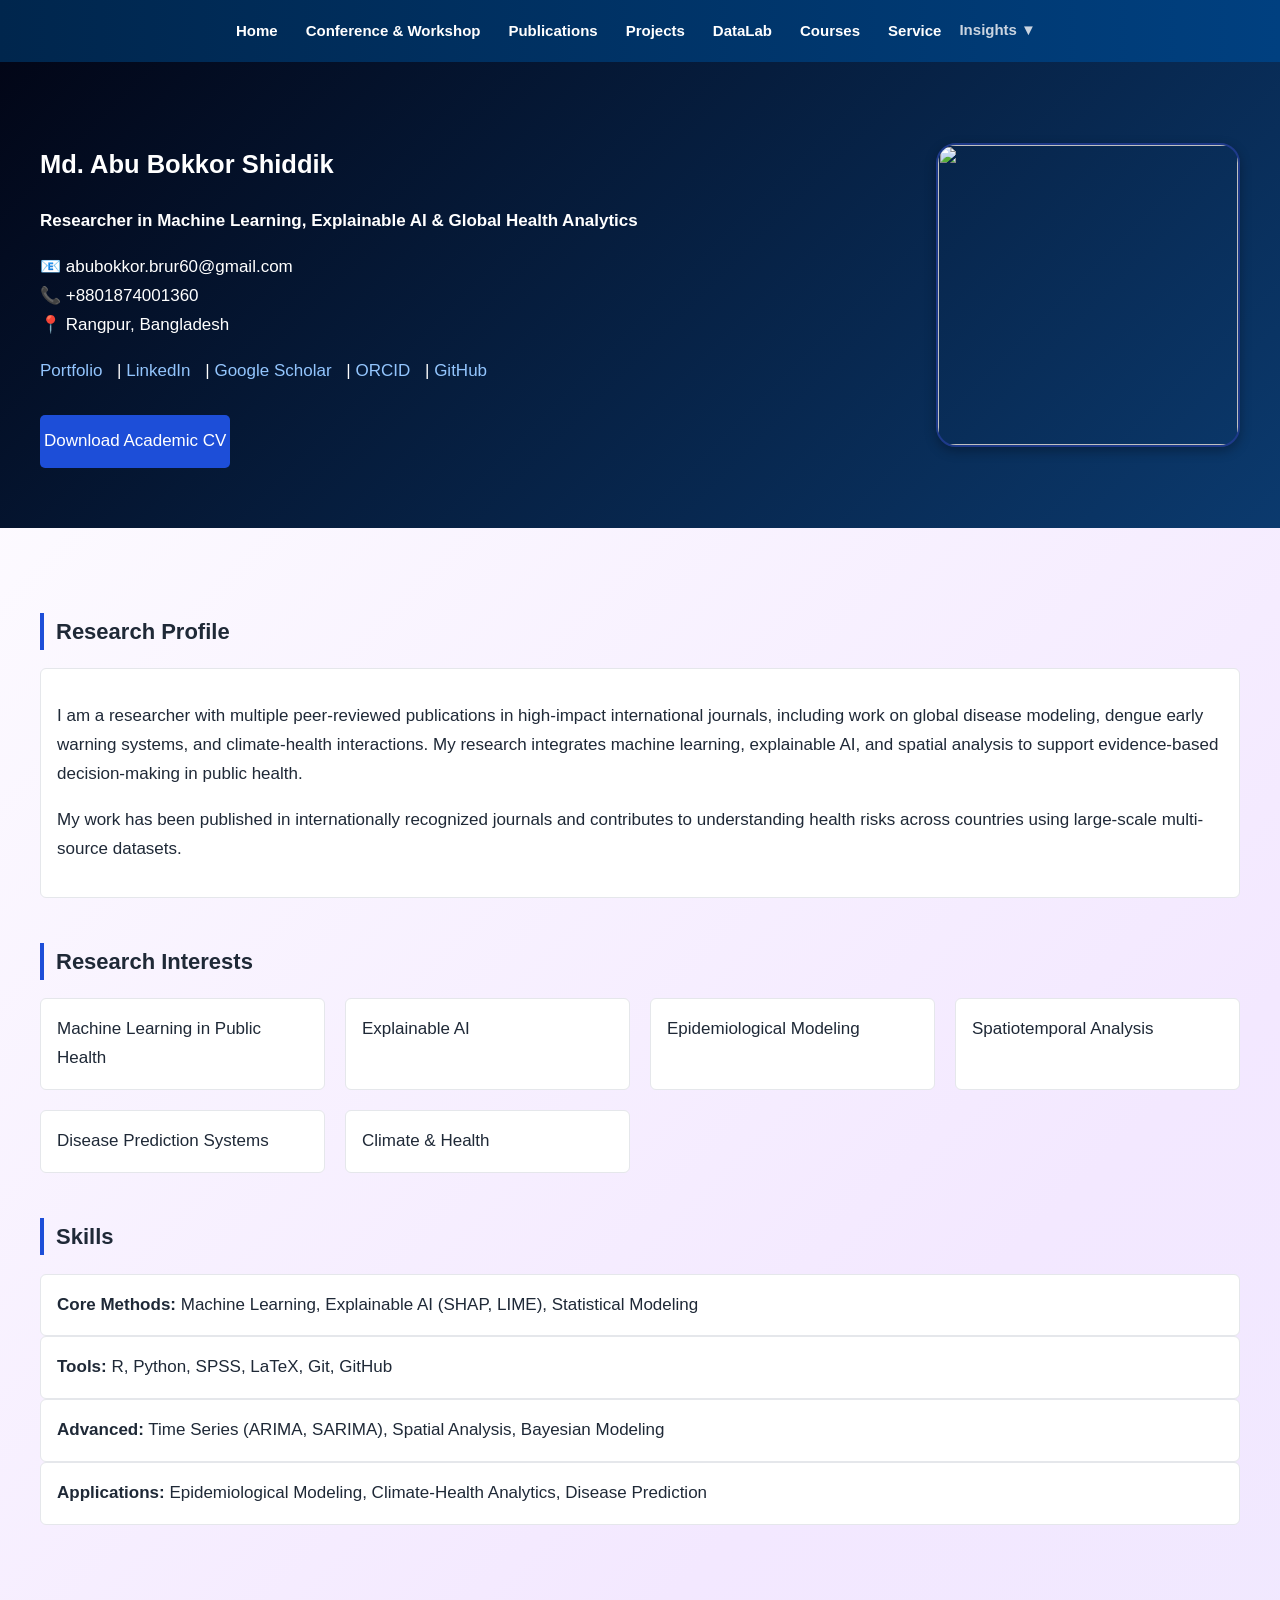
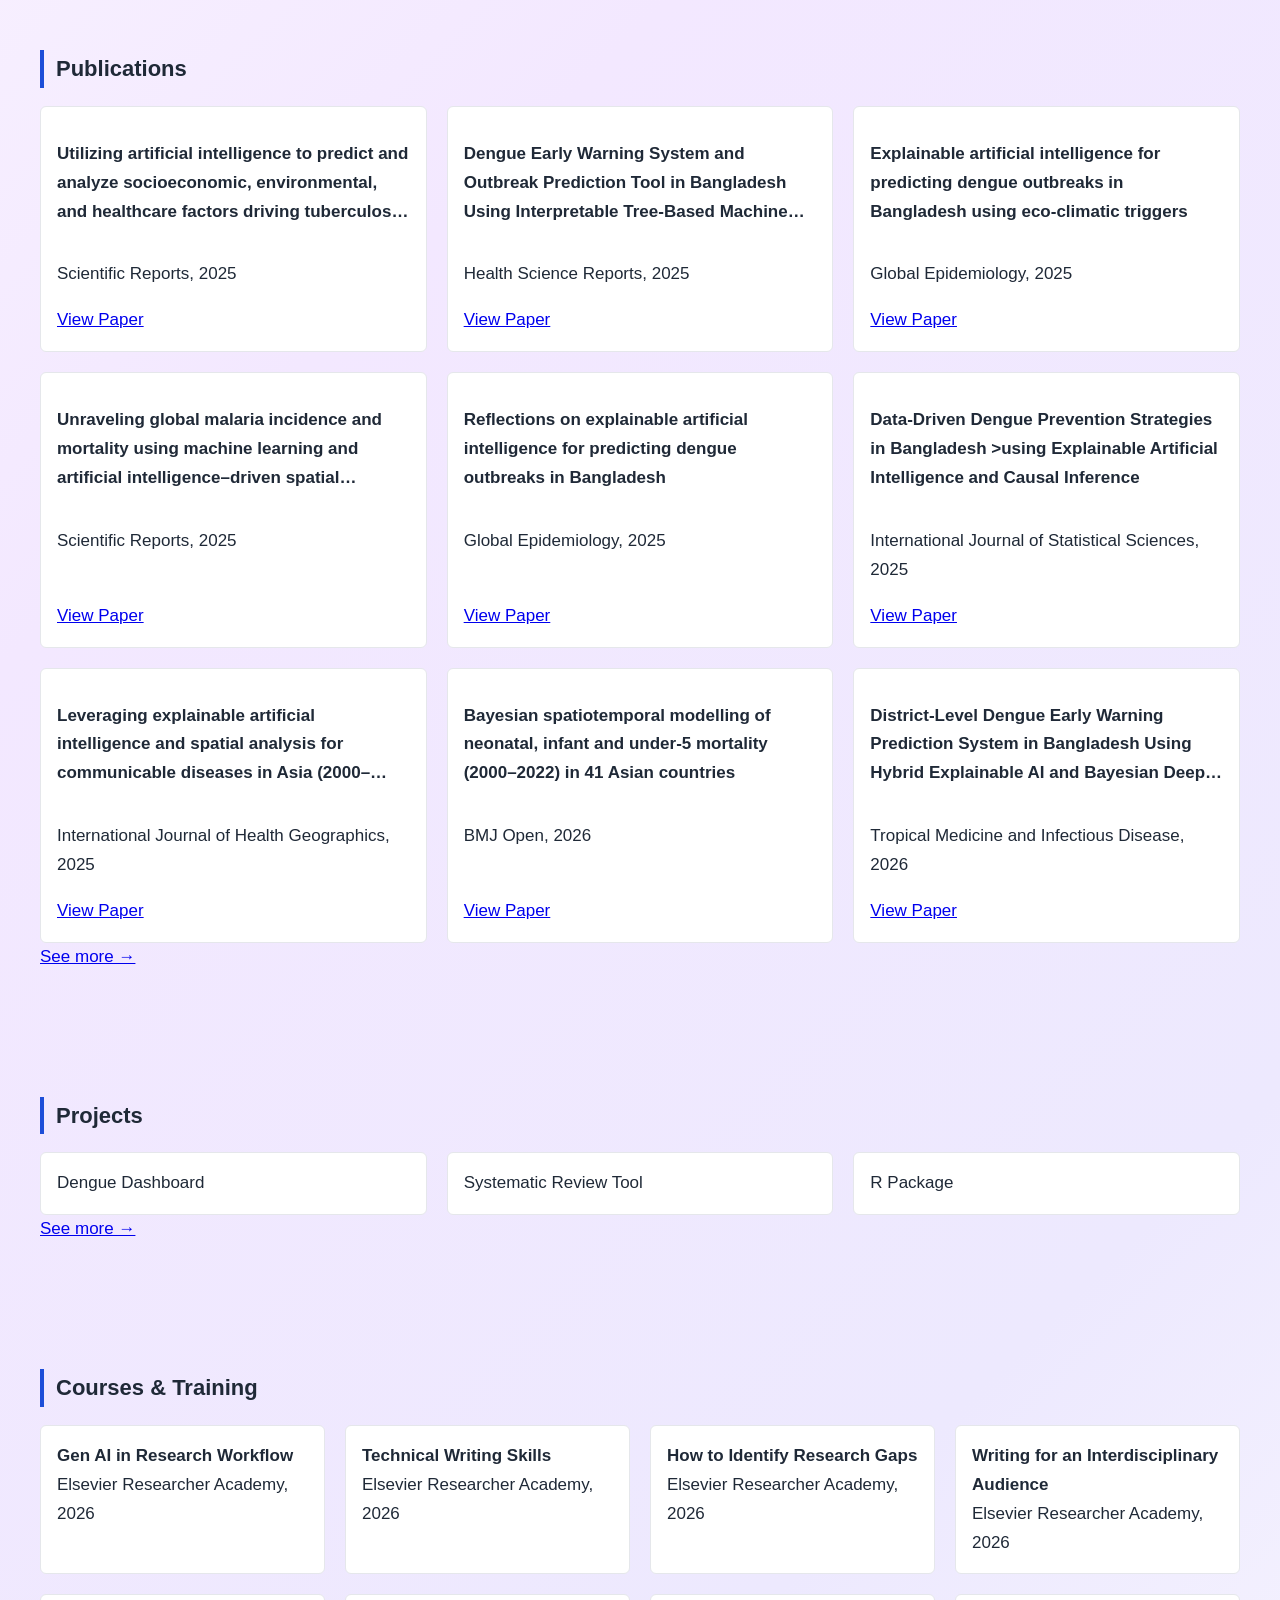
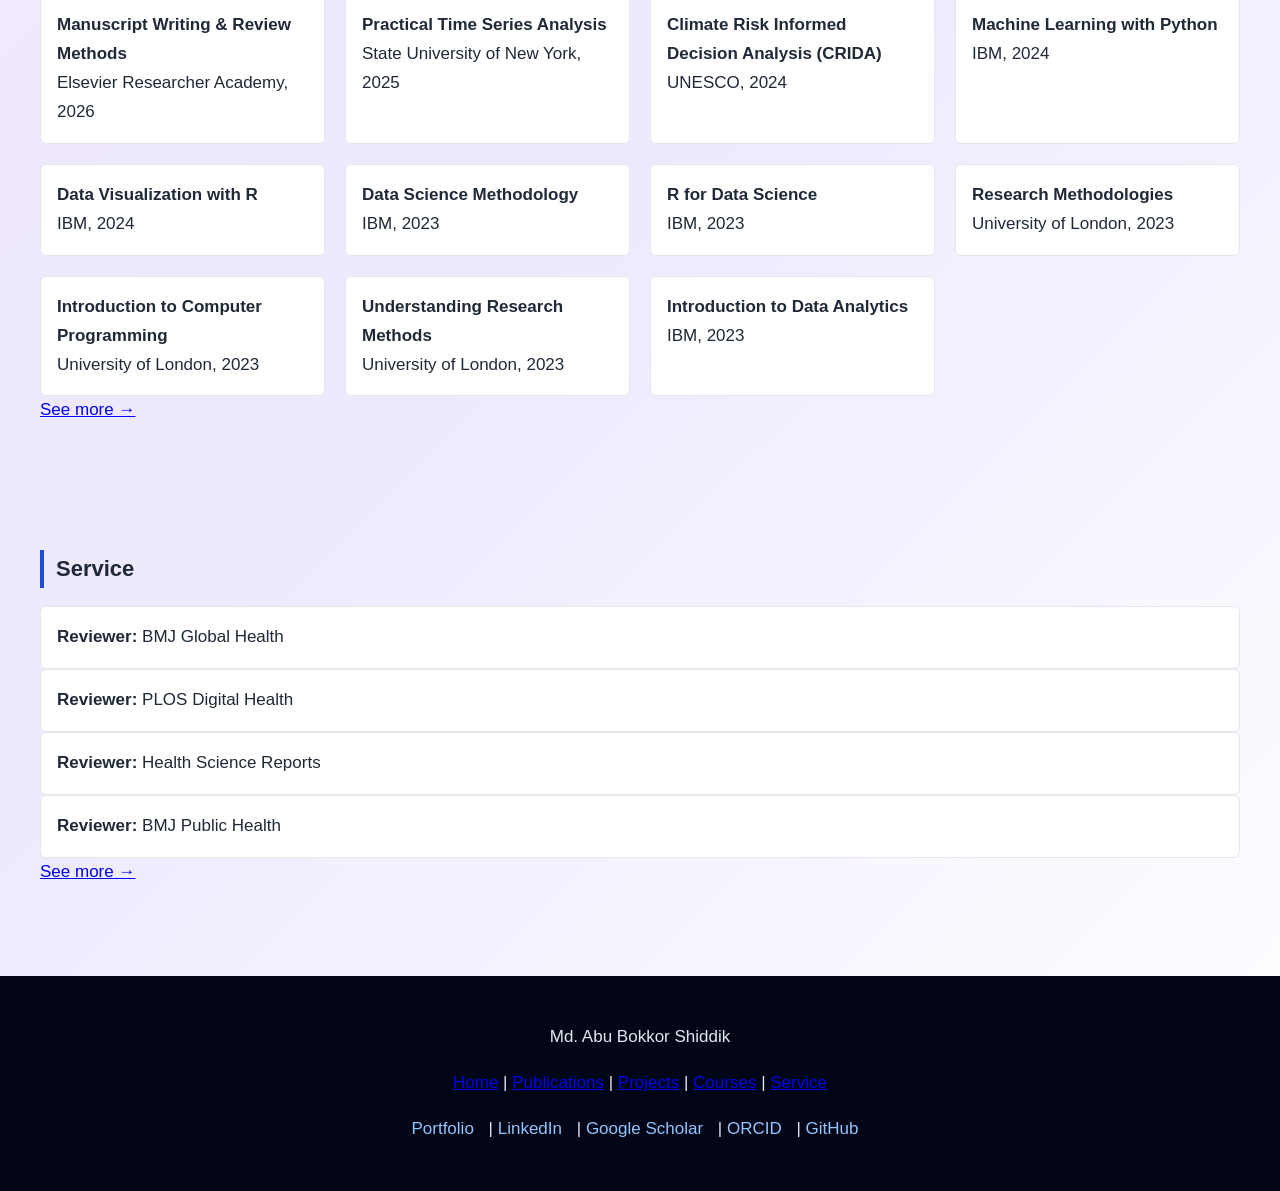
==== commit 97fb5483: "Update index.html" ====
--- a/index.html
+++ b/index.html
@@ -1,7 +1,7 @@
 <!DOCTYPE html>
 <html lang="en">
 <head>
-<link rel="icon" type="image/png" href="https://raw.githubusercontent.com/abubokkorshiddik/AbuBokkorShiddik.abs798/main/abslogo.png">
+  <link rel="icon" type="image/png" href="https://raw.githubusercontent.com/abubokkorshiddik/AbuBokkorShiddik.abs798/main/abslogo.png">
 <link rel="apple-touch-icon" href="https://raw.githubusercontent.com/abubokkorshiddik/AbuBokkorShiddik.abs798/main/abslogo.png">
 <meta charset="UTF-8">
 <meta name="viewport" content="width=device-width, initial-scale=1.0">
@@ -234,15 +234,15 @@
 /* IMAGES */
 .image-row {
   display: flex;
-  gap: 12px;
+  gap: 1px;
   justify-content: flex-end;
 }
 
 .image-row img {
-  width: 170px;
-  height: 170px;
+  width: 300px;
+  height: 300px;
   object-fit: cover;
-  border-radius: 8px;
+  border-radius: 20px;
   border: 2px solid #1e3a8a;
   box-shadow: 0 4px 12px rgba(0,0,0,0.3);
 }
@@ -455,7 +455,7 @@
 </head>
 <meta name="description" content="Md. Abu Bokkor Shiddik is a statistics graduate and researcher working on machine learning, health data analysis, and global studies.">
 
-<meta name="keywords" content="Abu Bokkor Shiddik, Statistics Researcher, Machine Learning Bangladesh, Health Data Analysis, R Programming">
+<meta name="keywords" content="Abu Bokkor Shiddik, Statistics Researcher, Machine Learning Bangladesh, Health Data Analysis, R Programming, STAT, BRUR, ABS798, abs798">
 <meta name="google-site-verification" "google62120b7b4457ee75" />
   
 <body>
@@ -467,6 +467,7 @@
     <a href="conference-and-workshop.html">Conference & Workshop</a>
     <a href="publications.html">Publications</a>
     <a href="projects.html">Projects</a>
+    <a href="data-code.html">DataLab</a>
     <a href="courses.html">Courses</a>
     <a href="service.html">Service</a>
     <div class="dropdown">
@@ -503,7 +504,7 @@
     <a href="https://github.com/abubokkorshiddik" target="_blank">GitHub</a>
   </p>
 
-  <a href="https://raw.githubusercontent.com/abubokkorshiddik/AbuBokkorShiddik.abs798/main/AbuBokkorShiddik_CV_2026_STAT_Center.pdf" 
+  <a href="https://raw.githubusercontent.com/abubokkorshiddik/AbuBokkorShiddik.abs798/main/1006AbuBokkorShiddik_CV_2026_STAT_BRUR.pdf" 
    class="cv-button" 
    target="_blank">
    Download Academic CV
@@ -512,8 +513,6 @@
 </div>
 
     <div class="image-row">
-      <img src="https://raw.githubusercontent.com/abubokkorshiddik/Portfolio-AbuBokkorShiddik/main/ABS.jpeg">
-      <img src="https://raw.githubusercontent.com/abubokkorshiddik/Portfolio-AbuBokkorShiddik/main/isrt.jpeg">
       <img src="https://raw.githubusercontent.com/abubokkorshiddik/Portfolio-AbuBokkorShiddik/main/stst.jpeg">
     </div>
 
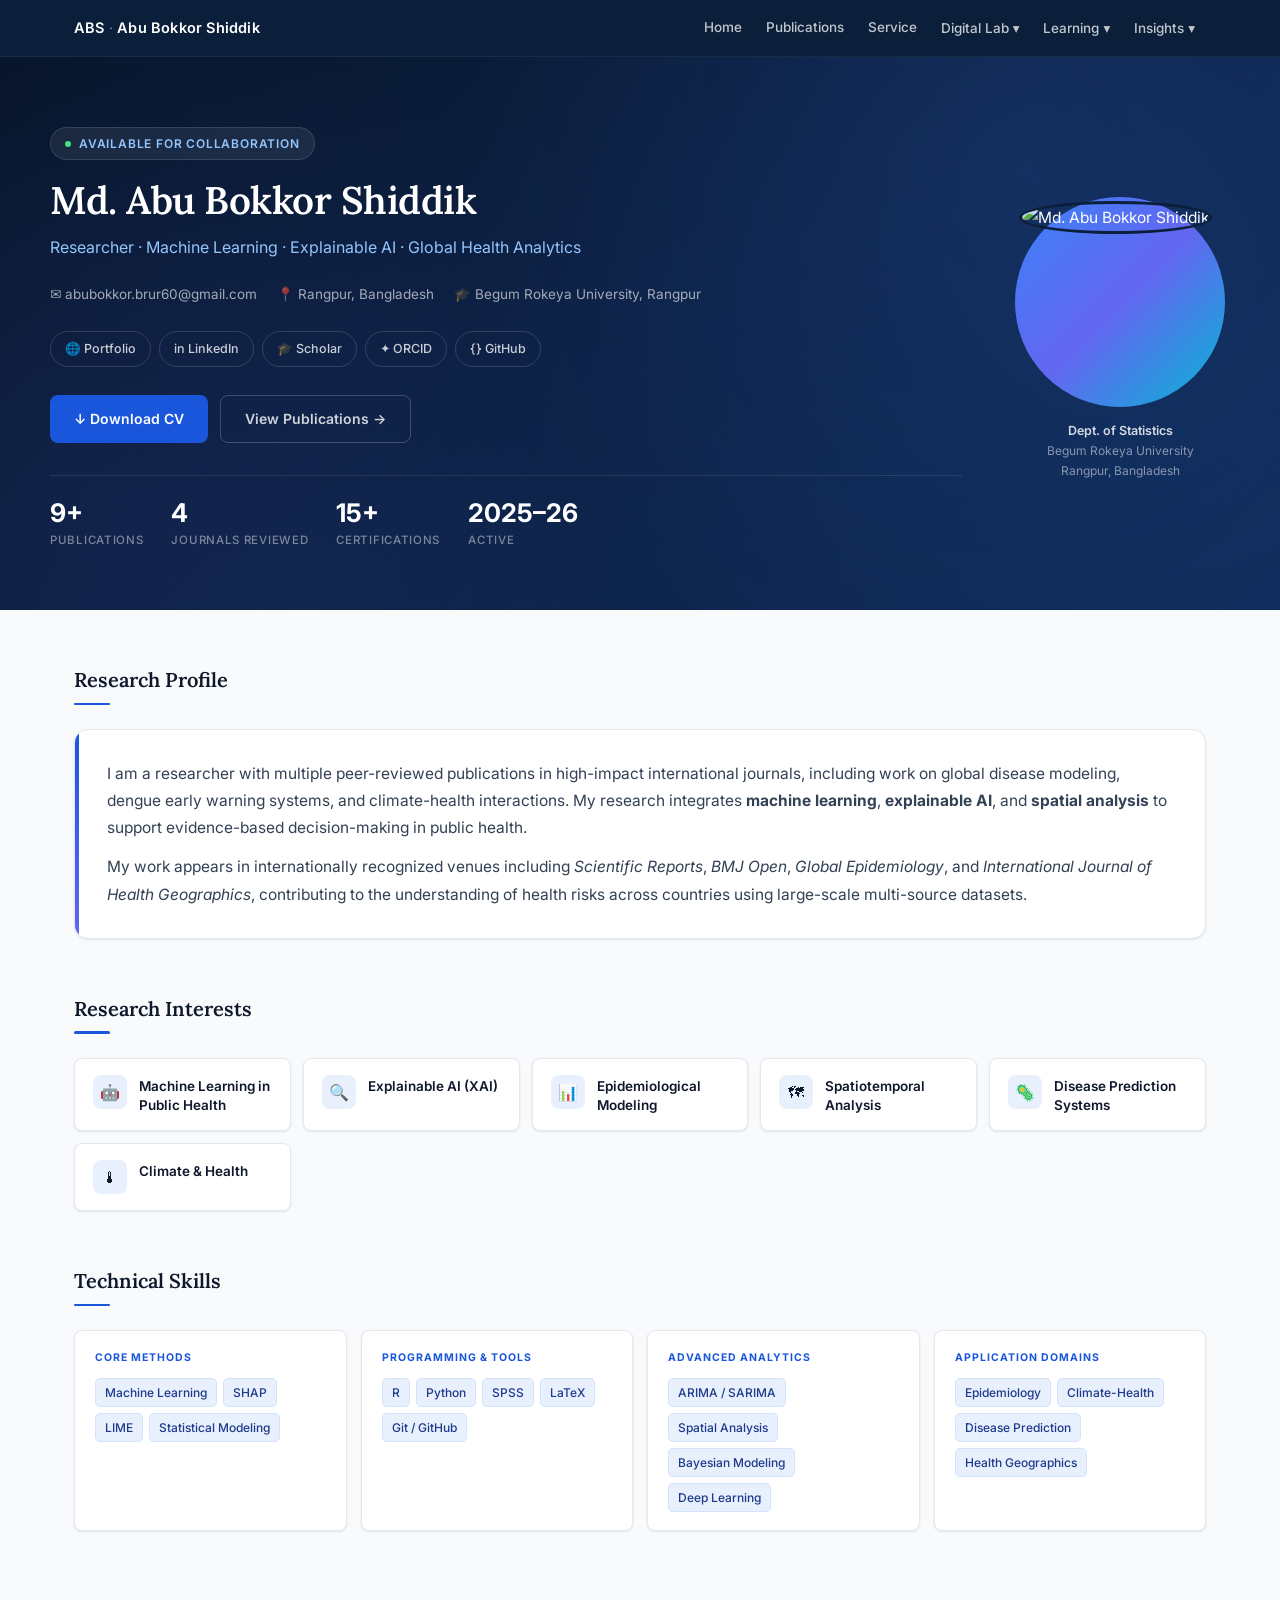
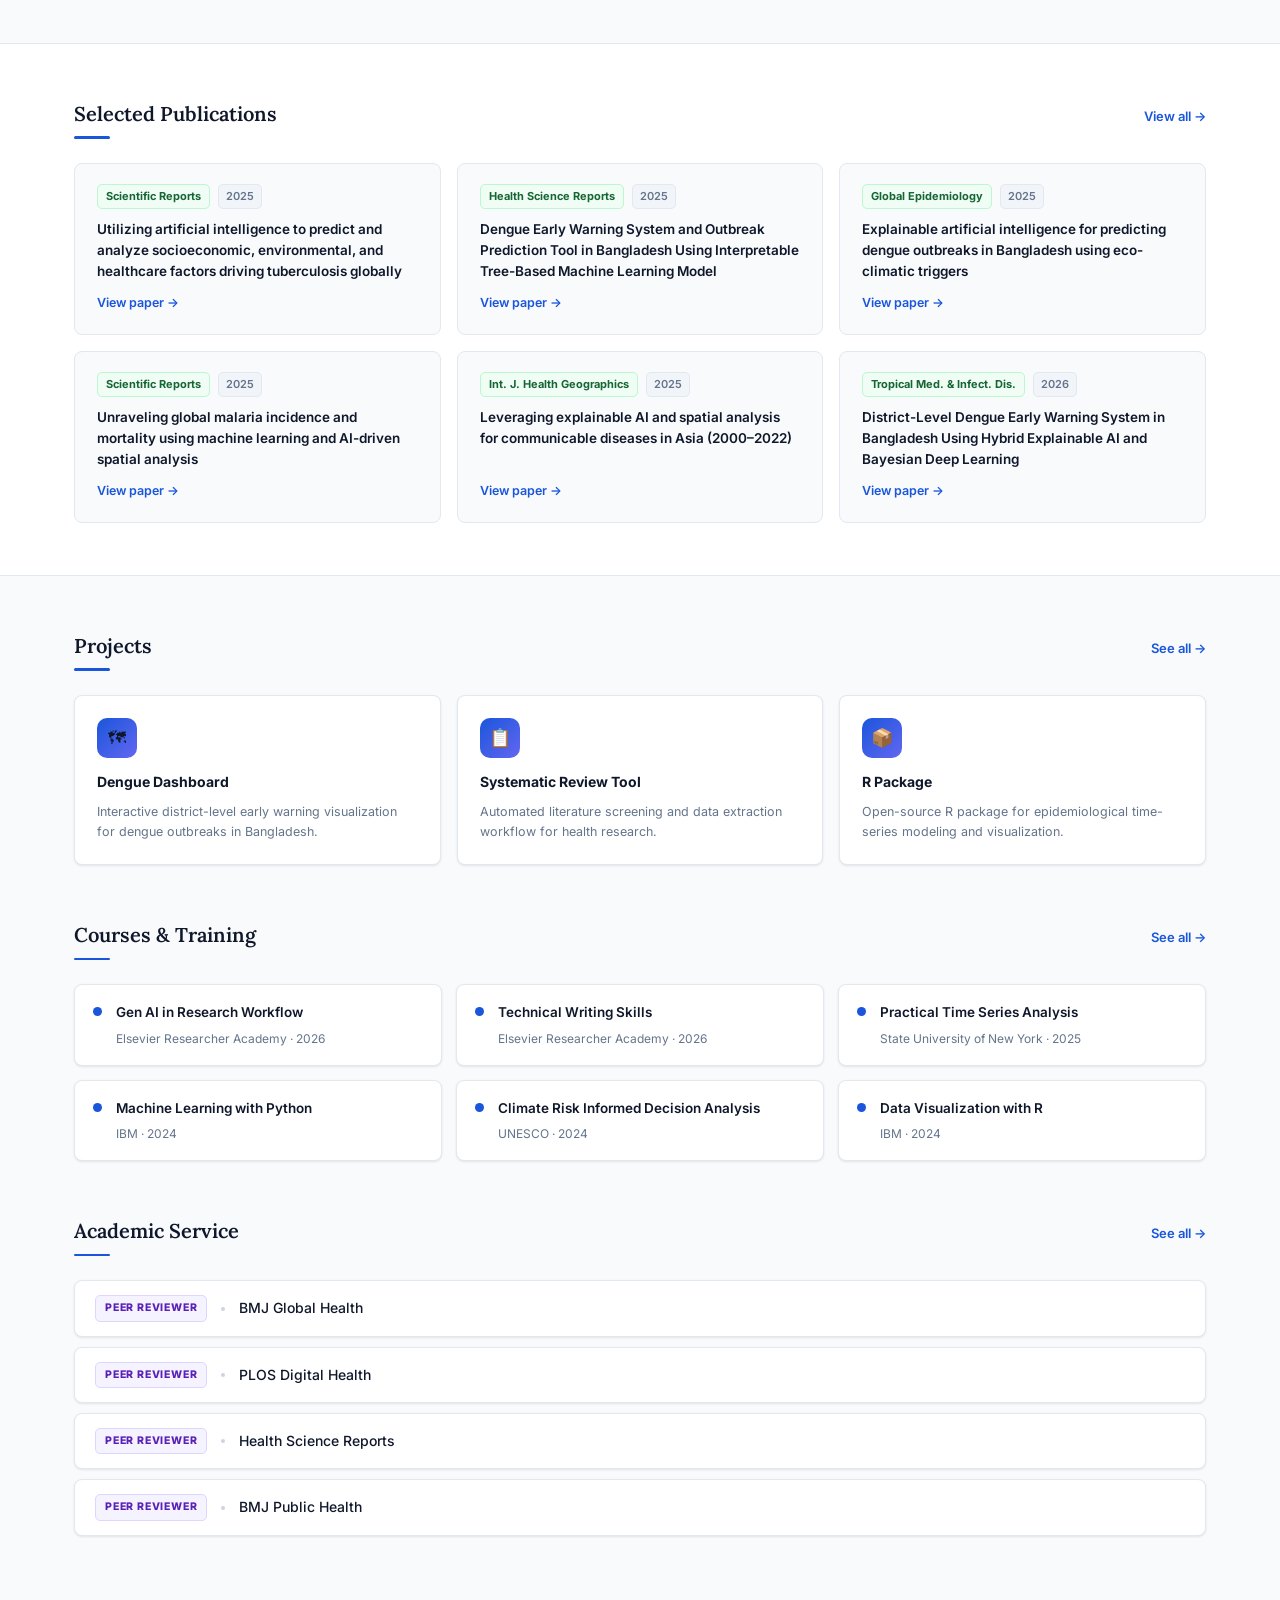
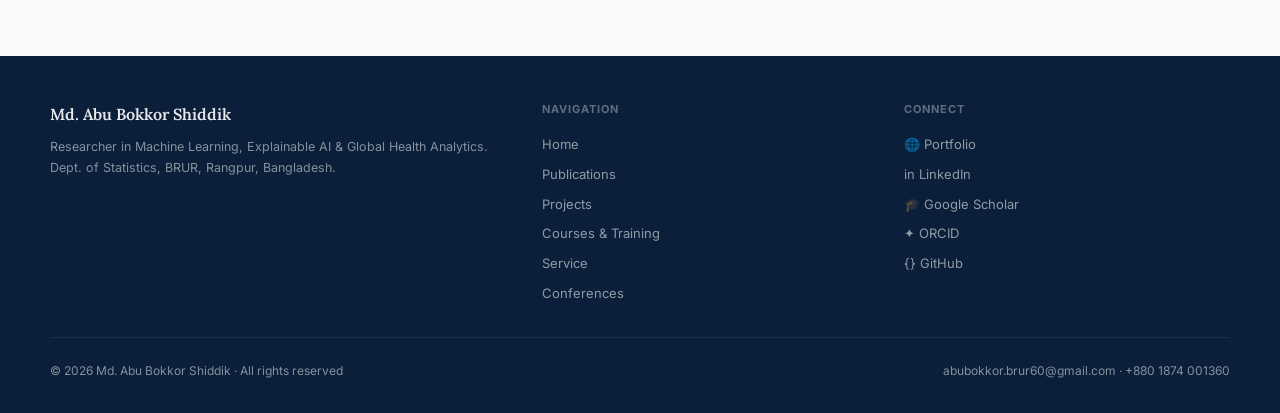
==== commit c8a4d24c: "Update index.html" ====
--- a/index.html
+++ b/index.html
@@ -2,709 +2,797 @@
 <html lang="en">
 <head>
   <link rel="icon" type="image/png" href="https://raw.githubusercontent.com/abubokkorshiddik/AbuBokkorShiddik.abs798/main/abslogo.png">
-<link rel="apple-touch-icon" href="https://raw.githubusercontent.com/abubokkorshiddik/AbuBokkorShiddik.abs798/main/abslogo.png">
-<meta charset="UTF-8">
-<meta name="viewport" content="width=device-width, initial-scale=1.0">
-  <meta name="keywords" content="
-ABS798,
-ABUBOKKORSHIDDIK,
-AbuBokkorShiddik,
-Abu Bokkor Shiddik,
-Md. Abu Bokkor Shiddik,
-Shiddik ABS,
-BRUR,
-Begum Rokeya University,
-Statistics,
-STAT,
-Data Science,
-Machine Learning,
-Public Health,
-Researcher Bangladesh,
-Bangladesh Research,
-Academic Portfolio,
-Bio Statistics,
-Epidemiology,
-Dengue Research,
-Thesis Work,
-Scientific Research,
-Health Data Analysis
-">
-  
-<title>Md. Abu Bokkor Shiddik</title>
-
-<style>
-
-html { scroll-behavior: smooth; }
-
-body {
-  margin: 0;
-  font-family: "Segoe UI", Arial, sans-serif;
-  color: #1f2937;
-  font-size: 17px;
-  line-height: 1.7;
-
-  /* purple + white academic style */
-  background: linear-gradient(
-    135deg,
-    #ffffff 0%,
-    #f3e8ff 40%,
-    #ede9fe 70%,
-    #ffffff 100%
-  );
-}
-
-/* ========================= */
-/* NAV (UPDATED ONLY) */
-/* ========================= */
-.navbar {
-  background: linear-gradient(90deg, #00264d, #004080);
-  position: sticky;
-  top: 0;
-  z-index: 9999;
-}
-
-.nav-inner {
-  max-width: 1200px;
-  margin: auto;
-  padding: 12px 16px;
-  display: flex;
-  flex-wrap: wrap;
-  align-items: center;
-  justify-content: center;
-  gap: 8px;
-}
-
-/* LINKS */
-.nav-inner a {
-  color: white;
-  text-decoration: none;
-  font-weight: 700;
-  padding: 6px 10px;
-  border-radius: 5px;
-  transition: 0.25s;
-  font-size: 15px;
-}
-
-.nav-inner a:hover {
-  color: #60a5fa;
-  background: rgba(255,255,255,0.12);
-}
-
-.nav-inner .dropdown {
-  position: relative;
-}
-
-.nav-inner .dropbtn {
-  background: none;
-  border: none;
-  color: white;
-  font-weight: 700;
-  font-size: 15px;
-  cursor: pointer;
-  padding: 6px 10px;
-  border-radius: 5px;
-}
-
-.nav-inner .dropbtn:hover {
-  color: #60a5fa;
-  background: rgba(255,255,255,0.12);
-}
-
-/* DROPDOWN */
-.nav-inner .dropdown-content {
-  display: none;
-  position: absolute;
-  background-color: #0b2d5c;
-  min-width: 160px;
-  border-radius: 6px;
-  box-shadow: 0 6px 16px rgba(0,0,0,0.2);
-  top: 100%;
-  left: 0;
-  z-index: 9999;
-}
-
-.nav-inner .dropdown:hover .dropdown-content {
-  display: block;
-}
-
-.nav-inner .dropdown.active .dropdown-content {
-  display: block;
-}
-
-.nav-inner .dropdown-content a {
-  display: block;
-  padding: 10px 12px;
-  color: #cbd5e1;
-  font-weight: 700;
-  font-size: 14px;
-}
-
-.nav-inner .dropdown-content a:hover {
-  background-color: #1e3a8a;
-  color: white;
-}
-
-/* ========================= */
-/* DROPDOWN (FIXED ONLY) */
-/* ========================= */
-
-.nav-inner .dropdown {
-  position: relative;
-}
-
-.nav-inner .dropbtn {
-  background: none;
-  border: none;
-  color: #cbd5e1;
-  font-weight: 700;
-  font-size: 15px;
-  font-family: inherit;
-  cursor: pointer;
-  padding: 0;
-  margin-right: 18px;
-}
-
-/* dropdown hidden state */
-.nav-inner .dropdown-content {
-  display: block;
-  position: absolute;
-  background-color: #0b2d5c;
-  min-width: 160px;
-  box-shadow: 0px 4px 8px rgba(0,0,0,0.2);
-  border-radius: 6px;
-  z-index: 9999;
-  top: 100%;
-  left: 0;
-
-  opacity: 0;
-  visibility: hidden;
-  transform: translateY(6px);
-  transition: 0.2s ease;
-  pointer-events: none;
-}
-
-/* links */
-.nav-inner .dropdown-content a {
-  color: #cbd5e1;
-  padding: 8px 12px;
-  text-decoration: none;
-  display: block;
-  font-weight: 700;
-}
-
-.nav-inner .dropdown-content a:hover {
-  background-color: #1e3a8a;
-  color: white;
-}
-
-/* hover open */
-.nav-inner .dropdown:hover .dropdown-content {
-  opacity: 1;
-  visibility: visible;
-  transform: translateY(0);
-  pointer-events: auto;
-}
-
-/* click open */
-.nav-inner .dropdown.active .dropdown-content {
-  opacity: 1;
-  visibility: visible;
-  transform: translateY(0);
-  pointer-events: auto;
-}
-
-/* ========================= */
-/* HERO */
-/* ========================= */
-.hero {
-  background: linear-gradient(135deg, #020617, #0b3a6e);
-  color: white;
-  padding: 60px 20px;
-}
-
-.hero-grid {
-  max-width: 1200px;
-  margin: auto;
-  display: grid;
-  grid-template-columns: 2fr 1fr;
-  gap: 30px;
-  align-items: center;
-}
-
-/* IMAGES */
-.image-row {
-  display: flex;
-  gap: 1px;
-  justify-content: flex-end;
-}
-
-.image-row img {
-  width: 300px;
-  height: 300px;
-  object-fit: cover;
-  border-radius: 20px;
-  border: 2px solid #1e3a8a;
-  box-shadow: 0 4px 12px rgba(0,0,0,0.3);
-}
-
-/* LINKS */
-.links a {
-  color: #93c5fd;
-  margin-right: 10px;
-  text-decoration: none;
-}
-
-/* BUTTON */
-.cv-button {
-  display: inline-block;
-  margin-top: 12px;
-  background: #1d4ed8;
-  color: white;
-  padding: 12px 4px;
-  text-decoration: none;
-  border-radius: 5px;
-  font-weight: 500;
-}
-
-/* CONTAINER */
-.container {
-  max-width: 1200px;
-  margin: 0 auto;
-  padding: 40px 24px;
-}
-
-/* SECTION */
-.section-title {
-  border-left: 4px solid #1d4ed8;
-  padding-left: 12px;
-  margin-top: 45px;
-  font-size: 22px;
-}
-
-/* GRID */
-.card-grid {
-  display: grid;
-  grid-template-columns: repeat(auto-fit, minmax(260px, 1fr));
-  gap: 20px;
-  margin-top: 18px;
-}
-
-/* CARD */
-.card {
-  background: white;
-  border: 1px solid #e5e7eb;
-  border-radius: 6px;
-  padding: 16px;
-}
-
-/* FOOTER */
-footer {
-  background: #020617;
-  color: #e2e8f0;
-  text-align: center;
-  padding: 30px;
-  margin-top: 50px;
-}
-
-/* ========================= */
-/* TABLET */
-/* ========================= */
-@media (max-width: 900px) {
-  .nav-inner a,
-  .nav-inner .dropbtn {
-    font-size: 14px;
-  }
-}
-
-/* ========================= */
-/* MOBILE */
-/* ========================= */
-@media (max-width: 768px) {
-
-  body {
-    font-size: 15px;
-    line-height: 1.6;
-  }
-
-  .nav-inner {
-    justify-content: center;
-  }
-
-  .nav-inner a {
-    margin: 8px 10px;
-    font-size: 13px;
-  }
-
-  .hero {
-    padding: 40px 15px;
-    text-align: center;
-  }
-
-  .hero-grid {
-    grid-template-columns: 1fr;
-    gap: 20px;
-  }
-
-  .hero h1 {
-    font-size: 24px;
-  }
-
-  .image-row {
-    justify-content: center;
-    margin-top: 15px;
-    flex-wrap: wrap;
-  }
-
-  .image-row img {
-    width: 110px;
-    height: 110px;
-  }
-
-  .links {
-    display: block;
-    line-height: 1.8;
-  }
-
-  .links a {
-    display: inline-block;
-    margin: 4px 6px;
-  }
-
-  .section-title {
-    font-size: 18px;
-    margin-top: 30px;
-  }
-
-  .card-grid {
-    grid-template-columns: 1fr;
-    gap: 15px;
-  }
-
-  .card {
-    padding: 14px;
-  }
-
-  .cv-button {
-    width: 100%;
-    text-align: center;
-  }
-
-  footer {
-    font-size: 14px;
-    padding: 25px 15px;
-  }
-}
-
-  /* ========================= */
-/* PUBLICATIONS SECTION FIX */
-/* ========================= */
-
-#publications .card-grid {
-  display: grid;
-  grid-template-columns: repeat(3, 1fr);
-  gap: 20px;
-  align-items: stretch;
-}
-
-/* publication cards */
-#publications .card {
-  background: white;
-  border: 1px solid #e5e7eb;
-  border-radius: 6px;
-  padding: 16px;
-
-  display: flex;
-  flex-direction: column;
-  justify-content: space-between;
-
-  min-height: 190px;
-}
-
-/* limit long titles */
-#publications .card p strong {
-  display: -webkit-box;
-  -webkit-line-clamp: 3;
-  -webkit-box-orient: vertical;
-  overflow: hidden;
-}
-
-/* keep link aligned at bottom */
-#publications .card a {
-  margin-top: auto;
-}
-
-/* tablet */
-@media (max-width: 900px) {
-  #publications .card-grid {
-    grid-template-columns: repeat(2, 1fr);
-  }
-}
-
-/* mobile */
-@media (max-width: 768px) {
-  #publications .card-grid {
-    grid-template-columns: 1fr;
-  }
-}
-#publications {
-  padding-left: 20px;
-  padding-right: 20px;
-}
-</style>
-  
+  <link rel="apple-touch-icon" href="https://raw.githubusercontent.com/abubokkorshiddik/AbuBokkorShiddik.abs798/main/abslogo.png">
+  <meta charset="UTF-8">
+  <meta name="viewport" content="width=device-width, initial-scale=1.0">
+  <meta name="description" content="Md. Abu Bokkor Shiddik — Researcher in Machine Learning, Explainable AI & Global Health Analytics. Statistics, BRUR, Bangladesh.">
+  <meta name="keywords" content="ABS798, Abu Bokkor Shiddik, Machine Learning, Explainable AI, Public Health, Epidemiology, Bangladesh, BRUR, Statistics, Dengue, Spatial Analysis">
+  <meta name="google-site-verification" content="google62120b7b4457ee75">
+  <title>Md. Abu Bokkor Shiddik — Researcher</title>
+  <link rel="preconnect" href="https://fonts.googleapis.com">
+  <link rel="preconnect" href="https://fonts.gstatic.com" crossorigin>
+  <link href="https://fonts.googleapis.com/css2?family=Inter:wght@300;400;500;600;700&family=Lora:ital,wght@0,500;0,600;1,400&display=swap" rel="stylesheet">
+  <style>
+    *, *::before, *::after { box-sizing: border-box; margin: 0; padding: 0; }
+    html { scroll-behavior: smooth; }
+
+    :root {
+      --navy:       #0b1f3a;
+      --navy2:      #122444;
+      --navy3:      #1a3460;
+      --blue:       #1a56db;
+      --blue-hover: #1648c0;
+      --sky:        #e8f0fe;
+      --sky2:       #d2e3fc;
+      --green:      #166534;
+      --green-bg:   #f0fdf4;
+      --green-bd:   #bbf7d0;
+      --purple:     #5b21b6;
+      --purple-bg:  #f5f3ff;
+      --purple-bd:  #ddd6fe;
+      --text:       #0f172a;
+      --text2:      #334155;
+      --text3:      #64748b;
+      --border:     #e2e8f0;
+      --border2:    #cbd5e1;
+      --bg:         #f8fafc;
+      --white:      #ffffff;
+      --radius:     8px;
+      --radius-lg:  14px;
+      --shadow-sm:  0 1px 3px rgba(0,0,0,0.06), 0 1px 2px rgba(0,0,0,0.04);
+      --shadow:     0 4px 16px rgba(0,0,0,0.08), 0 1px 4px rgba(0,0,0,0.04);
+    }
+
+    body {
+      font-family: 'Inter', system-ui, -apple-system, sans-serif;
+      color: var(--text);
+      font-size: 15.5px;
+      line-height: 1.75;
+      background: var(--bg);
+    }
+
+    a { color: inherit; text-decoration: none; }
+
+    /* ── NAVBAR ── */
+    .navbar {
+      background: var(--navy);
+      position: sticky;
+      top: 0;
+      z-index: 9999;
+      border-bottom: 1px solid rgba(255,255,255,0.06);
+    }
+    .nav-bar-inner {
+      max-width: 1180px;
+      margin: auto;
+      padding: 0 24px;
+      display: flex;
+      align-items: center;
+      height: 56px;
+    }
+    .nav-brand {
+      font-size: 14.5px;
+      font-weight: 600;
+      color: #fff;
+      letter-spacing: 0.2px;
+      margin-right: auto;
+      white-space: nowrap;
+    }
+    .nav-brand span { color: #93c5fd; font-weight: 300; }
+
+    .nav-links { display: flex; align-items: center; gap: 2px; }
+    .nav-links > a, .dropbtn {
+      color: rgba(255,255,255,0.75);
+      font-size: 13.5px;
+      font-weight: 500;
+      padding: 6px 11px;
+      border-radius: 6px;
+      border: none;
+      background: none;
+      cursor: pointer;
+      font-family: inherit;
+      transition: background 0.18s, color 0.18s;
+      white-space: nowrap;
+      display: flex;
+      align-items: center;
+      gap: 4px;
+    }
+    .nav-links > a:hover, .dropbtn:hover { color: #fff; background: rgba(255,255,255,0.09); }
+
+    .dropdown { position: relative; }
+    .dropdown-content {
+      position: absolute;
+      top: calc(100% + 6px);
+      left: 0;
+      background: #132444;
+      border: 1px solid rgba(255,255,255,0.1);
+      border-radius: 10px;
+      min-width: 190px;
+      padding: 6px;
+      box-shadow: 0 12px 32px rgba(0,0,0,0.3);
+      opacity: 0;
+      visibility: hidden;
+      transform: translateY(6px);
+      transition: opacity 0.2s, transform 0.2s, visibility 0.2s;
+      pointer-events: none;
+      z-index: 9999;
+    }
+    .dropdown:hover .dropdown-content,
+    .dropdown.active .dropdown-content {
+      opacity: 1; visibility: visible; transform: translateY(0); pointer-events: auto;
+    }
+    .dropdown-content a {
+      display: flex;
+      align-items: center;
+      gap: 8px;
+      padding: 8px 12px;
+      color: rgba(255,255,255,0.72);
+      font-size: 13px;
+      font-weight: 500;
+      border-radius: 6px;
+      transition: background 0.15s, color 0.15s;
+    }
+    .dropdown-content a:hover { background: rgba(255,255,255,0.08); color: #fff; }
+
+    /* Hamburger */
+    .hamburger {
+      display: none;
+      flex-direction: column;
+      gap: 5px;
+      background: none;
+      border: none;
+      cursor: pointer;
+      padding: 7px;
+      border-radius: 6px;
+      margin-left: 10px;
+      transition: background 0.2s;
+    }
+    .hamburger:hover { background: rgba(255,255,255,0.1); }
+    .hamburger span {
+      display: block;
+      width: 21px;
+      height: 2px;
+      background: rgba(255,255,255,0.85);
+      border-radius: 2px;
+      transition: transform 0.28s, opacity 0.28s;
+    }
+    .hamburger.open span:nth-child(1) { transform: translateY(7px) rotate(45deg); }
+    .hamburger.open span:nth-child(2) { opacity: 0; }
+    .hamburger.open span:nth-child(3) { transform: translateY(-7px) rotate(-45deg); }
+
+    /* Drawer */
+    .nav-drawer {
+      display: none;
+      background: #0d1c38;
+      border-top: 1px solid rgba(255,255,255,0.07);
+      overflow: hidden;
+      max-height: 0;
+      transition: max-height 0.38s cubic-bezier(0.4,0,0.2,1);
+    }
+    .nav-drawer.open { max-height: 700px; }
+    .drawer-inner { padding: 8px 0 16px; }
+    .drawer-link {
+      display: block;
+      color: rgba(255,255,255,0.78);
+      font-size: 15px;
+      font-weight: 500;
+      padding: 11px 24px;
+      transition: background 0.15s, color 0.15s;
+    }
+    .drawer-link:hover { background: rgba(255,255,255,0.06); color: #fff; }
+    .drawer-section-label {
+      font-size: 10.5px;
+      font-weight: 700;
+      text-transform: uppercase;
+      letter-spacing: 1.2px;
+      color: rgba(255,255,255,0.3);
+      padding: 14px 24px 4px;
+    }
+    .drawer-sub .drawer-link { padding-left: 38px; font-size: 14px; color: rgba(255,255,255,0.58); }
+    .drawer-divider { height: 1px; background: rgba(255,255,255,0.06); margin: 4px 0; }
+
+    @media (max-width: 900px) {
+      .nav-links { display: none; }
+      .hamburger { display: flex; }
+      .nav-drawer { display: block; }
+    }
+
+    /* ── HERO ── */
+    .hero {
+      background: linear-gradient(140deg, #07152a 0%, #0d2247 50%, #0f2d5c 100%);
+      color: white;
+      padding: 70px 24px 60px;
+      position: relative;
+      overflow: hidden;
+    }
+    .hero::before {
+      content: '';
+      position: absolute;
+      inset: 0;
+      background-image:
+        radial-gradient(circle at 80% 20%, rgba(59,130,246,0.12) 0%, transparent 50%),
+        radial-gradient(circle at 10% 80%, rgba(99,102,241,0.08) 0%, transparent 40%);
+      pointer-events: none;
+    }
+    .hero-inner {
+      max-width: 1180px;
+      margin: auto;
+      display: grid;
+      grid-template-columns: 1fr 220px;
+      gap: 48px;
+      align-items: center;
+      position: relative;
+    }
+    .hero-eyebrow {
+      display: inline-flex;
+      align-items: center;
+      gap: 8px;
+      background: rgba(255,255,255,0.07);
+      border: 1px solid rgba(255,255,255,0.12);
+      border-radius: 20px;
+      padding: 5px 14px;
+      font-size: 12px;
+      font-weight: 600;
+      letter-spacing: 0.8px;
+      text-transform: uppercase;
+      color: #93c5fd;
+      margin-bottom: 18px;
+    }
+    .hero-eyebrow::before { content: ''; width: 6px; height: 6px; background: #4ade80; border-radius: 50%; }
+    .hero h1 {
+      font-family: 'Lora', serif;
+      font-size: 2.4rem;
+      font-weight: 600;
+      line-height: 1.18;
+      letter-spacing: -0.5px;
+      margin-bottom: 10px;
+    }
+    .hero-role { font-size: 1rem; color: #93c5fd; margin-bottom: 22px; }
+    .hero-meta { display: flex; flex-wrap: wrap; gap: 6px 20px; margin-bottom: 24px; }
+    .hero-meta-item { display: flex; align-items: center; gap: 7px; font-size: 13.5px; color: rgba(255,255,255,0.62); }
+    .hero-social { display: flex; flex-wrap: wrap; gap: 8px; margin-bottom: 28px; }
+    .social-pill {
+      display: inline-flex;
+      align-items: center;
+      gap: 6px;
+      padding: 6px 14px;
+      border: 1px solid rgba(255,255,255,0.15);
+      border-radius: 24px;
+      font-size: 12.5px;
+      font-weight: 500;
+      color: rgba(255,255,255,0.78);
+      transition: background 0.18s, border-color 0.18s, color 0.18s;
+    }
+    .social-pill:hover { background: rgba(255,255,255,0.08); border-color: rgba(255,255,255,0.3); color: #fff; }
+    .hero-actions { display: flex; gap: 12px; flex-wrap: wrap; }
+    .btn-primary {
+      display: inline-flex;
+      align-items: center;
+      gap: 8px;
+      background: var(--blue);
+      color: #fff;
+      padding: 11px 24px;
+      border-radius: 8px;
+      font-size: 14px;
+      font-weight: 600;
+      transition: background 0.2s, transform 0.15s;
+    }
+    .btn-primary:hover { background: var(--blue-hover); transform: translateY(-1px); }
+    .btn-outline {
+      display: inline-flex;
+      align-items: center;
+      gap: 8px;
+      background: transparent;
+      color: rgba(255,255,255,0.8);
+      padding: 11px 24px;
+      border-radius: 8px;
+      font-size: 14px;
+      font-weight: 600;
+      border: 1px solid rgba(255,255,255,0.2);
+      transition: background 0.2s, border-color 0.2s, color 0.2s;
+    }
+    .btn-outline:hover { background: rgba(255,255,255,0.07); border-color: rgba(255,255,255,0.35); color: #fff; }
+    .hero-stats {
+      display: flex;
+      gap: 28px;
+      margin-top: 32px;
+      padding-top: 24px;
+      border-top: 1px solid rgba(255,255,255,0.1);
+      flex-wrap: wrap;
+    }
+    .hero-stat-num { font-size: 1.6rem; font-weight: 700; color: #fff; line-height: 1; margin-bottom: 4px; }
+    .hero-stat-label { font-size: 11.5px; color: rgba(255,255,255,0.45); text-transform: uppercase; letter-spacing: 0.7px; font-weight: 500; }
+
+    .hero-photo-wrap { display: flex; flex-direction: column; align-items: center; gap: 14px; }
+    .hero-photo-ring {
+      width: 210px; height: 210px;
+      border-radius: 50%;
+      padding: 4px;
+      background: linear-gradient(135deg, #3b82f6, #6366f1, #06b6d4);
+    }
+    .hero-photo-ring img {
+      width: 100%; height: 100%;
+      object-fit: cover;
+      border-radius: 50%;
+      border: 3px solid var(--navy);
+    }
+    .hero-affil { text-align: center; font-size: 12px; color: rgba(255,255,255,0.5); line-height: 1.6; }
+    .hero-affil strong { color: rgba(255,255,255,0.82); font-weight: 600; display: block; font-size: 12.5px; }
+
+    /* ── PAGE STRUCTURE ── */
+    .page-body { max-width: 1180px; margin: 0 auto; padding: 0 24px; }
+    .section-block { padding: 52px 0 0; }
+    .section-block:last-child { padding-bottom: 60px; }
+    .section-head { display: flex; align-items: baseline; justify-content: space-between; margin-bottom: 24px; gap: 12px; }
+    .section-head h2 {
+      font-family: 'Lora', serif;
+      font-size: 1.25rem;
+      font-weight: 600;
+      color: var(--text);
+      position: relative;
+      padding-bottom: 8px;
+    }
+    .section-head h2::after {
+      content: '';
+      position: absolute;
+      bottom: 0; left: 0;
+      width: 36px; height: 2.5px;
+      background: var(--blue);
+      border-radius: 2px;
+    }
+    .see-all { font-size: 13px; font-weight: 600; color: var(--blue); white-space: nowrap; display: flex; align-items: center; gap: 4px; transition: gap 0.15s; }
+    .see-all:hover { gap: 7px; }
+
+    /* ── ABOUT ── */
+    .about-card {
+      background: var(--white);
+      border: 1px solid var(--border);
+      border-radius: var(--radius-lg);
+      padding: 30px 32px;
+      box-shadow: var(--shadow-sm);
+      position: relative;
+      overflow: hidden;
+    }
+    .about-card::before {
+      content: '';
+      position: absolute;
+      top: 0; left: 0;
+      width: 4px; height: 100%;
+      background: linear-gradient(to bottom, var(--blue), #6366f1);
+      border-radius: 4px 0 0 4px;
+    }
+    .about-card p { color: var(--text2); margin-bottom: 12px; }
+    .about-card p:last-child { margin-bottom: 0; }
+
+    /* ── INTERESTS ── */
+    .interest-grid { display: grid; grid-template-columns: repeat(auto-fill, minmax(200px, 1fr)); gap: 12px; }
+    .interest-card {
+      background: var(--white);
+      border: 1px solid var(--border);
+      border-radius: var(--radius);
+      padding: 16px 18px;
+      box-shadow: var(--shadow-sm);
+      display: flex;
+      align-items: flex-start;
+      gap: 12px;
+      transition: border-color 0.2s, box-shadow 0.2s, transform 0.2s;
+    }
+    .interest-card:hover { border-color: var(--blue); box-shadow: var(--shadow); transform: translateY(-2px); }
+    .interest-icon { width: 34px; height: 34px; border-radius: 8px; background: var(--sky); display: flex; align-items: center; justify-content: center; font-size: 16px; flex-shrink: 0; }
+    .interest-label { font-size: 13.5px; font-weight: 600; color: var(--text); line-height: 1.4; margin-top: 2px; }
+
+    /* ── SKILLS ── */
+    .skills-grid { display: grid; grid-template-columns: repeat(auto-fit, minmax(260px, 1fr)); gap: 14px; }
+    .skill-card { background: var(--white); border: 1px solid var(--border); border-radius: var(--radius); padding: 18px 20px; box-shadow: var(--shadow-sm); }
+    .skill-card-label { font-size: 10.5px; font-weight: 700; text-transform: uppercase; letter-spacing: 1px; color: var(--blue); margin-bottom: 10px; }
+    .skill-tags { display: flex; flex-wrap: wrap; gap: 6px; }
+    .skill-tag { background: var(--sky); color: #1e3a8a; border: 1px solid var(--sky2); border-radius: 5px; font-size: 12px; font-weight: 500; padding: 3px 9px; }
+
+    /* ── PUBLICATIONS ── */
+    .pub-section { background: var(--white); padding: 52px 0; margin-top: 52px; border-top: 1px solid var(--border); border-bottom: 1px solid var(--border); }
+    .pub-grid { display: grid; grid-template-columns: repeat(3, 1fr); gap: 16px; }
+    .pub-card {
+      background: var(--bg);
+      border: 1px solid var(--border);
+      border-radius: var(--radius);
+      padding: 20px 22px;
+      display: flex;
+      flex-direction: column;
+      gap: 10px;
+      transition: border-color 0.2s, box-shadow 0.2s, background 0.2s;
+    }
+    .pub-card:hover { border-color: #bfdbfe; box-shadow: var(--shadow); background: var(--white); }
+    .pub-card-meta { display: flex; align-items: center; gap: 8px; flex-wrap: wrap; }
+    .pub-journal-badge { font-size: 11px; font-weight: 700; color: var(--green); background: var(--green-bg); border: 1px solid var(--green-bd); border-radius: 5px; padding: 2px 8px; white-space: nowrap; }
+    .pub-year-badge { font-size: 11px; font-weight: 600; color: var(--text3); background: #f1f5f9; border: 1px solid var(--border); border-radius: 5px; padding: 2px 7px; }
+    .pub-title { font-size: 13.5px; font-weight: 600; color: var(--text); line-height: 1.55; display: -webkit-box; -webkit-line-clamp: 3; -webkit-box-orient: vertical; overflow: hidden; flex: 1; }
+    .pub-link { display: inline-flex; align-items: center; gap: 5px; font-size: 12.5px; font-weight: 600; color: var(--blue); margin-top: auto; transition: gap 0.15s; }
+    .pub-link:hover { gap: 8px; }
+
+    /* ── PROJECTS ── */
+    .project-grid { display: grid; grid-template-columns: repeat(3, 1fr); gap: 16px; }
+    .project-card {
+      background: var(--white);
+      border: 1px solid var(--border);
+      border-radius: var(--radius);
+      padding: 22px;
+      box-shadow: var(--shadow-sm);
+      display: flex;
+      flex-direction: column;
+      gap: 8px;
+      transition: box-shadow 0.2s, transform 0.2s, border-color 0.2s;
+    }
+    .project-card:hover { box-shadow: var(--shadow); transform: translateY(-2px); border-color: #bfdbfe; }
+    .project-icon { width: 40px; height: 40px; border-radius: 10px; background: linear-gradient(135deg, #1a56db, #6366f1); display: flex; align-items: center; justify-content: center; font-size: 18px; margin-bottom: 4px; }
+    .project-name { font-size: 14px; font-weight: 700; color: var(--text); }
+    .project-desc { font-size: 12.5px; color: var(--text3); line-height: 1.6; }
+
+    /* ── COURSES ── */
+    .course-grid { display: grid; grid-template-columns: repeat(auto-fill, minmax(280px, 1fr)); gap: 14px; }
+    .course-card { background: var(--white); border: 1px solid var(--border); border-radius: var(--radius); padding: 16px 18px; box-shadow: var(--shadow-sm); display: flex; gap: 14px; align-items: flex-start; transition: border-color 0.2s; }
+    .course-card:hover { border-color: var(--border2); }
+    .course-dot { width: 9px; height: 9px; border-radius: 50%; background: var(--blue); flex-shrink: 0; margin-top: 6px; }
+    .course-name { font-size: 13.5px; font-weight: 600; color: var(--text); margin-bottom: 3px; }
+    .course-org { font-size: 12px; color: var(--text3); }
+
+    /* ── SERVICE ── */
+    .service-list { display: flex; flex-direction: column; gap: 10px; }
+    .service-item { background: var(--white); border: 1px solid var(--border); border-radius: var(--radius); padding: 14px 20px; display: flex; align-items: center; gap: 14px; box-shadow: var(--shadow-sm); }
+    .service-badge { font-size: 10.5px; font-weight: 800; text-transform: uppercase; letter-spacing: 0.8px; color: var(--purple); background: var(--purple-bg); border: 1px solid var(--purple-bd); border-radius: 5px; padding: 3px 9px; white-space: nowrap; flex-shrink: 0; }
+    .service-name { font-size: 14px; font-weight: 500; color: var(--text); }
+    .service-dot { width: 4px; height: 4px; background: var(--border2); border-radius: 50%; flex-shrink: 0; }
+
+    /* ── FOOTER ── */
+    footer { background: var(--navy); color: rgba(255,255,255,0.5); padding: 44px 24px 32px; margin-top: 60px; }
+    .footer-inner { max-width: 1180px; margin: auto; display: grid; grid-template-columns: 1.4fr 1fr 1fr; gap: 36px; padding-bottom: 32px; border-bottom: 1px solid rgba(255,255,255,0.07); }
+    .footer-col-title { font-size: 11px; font-weight: 700; text-transform: uppercase; letter-spacing: 1px; color: rgba(255,255,255,0.35); margin-bottom: 14px; }
+    .footer-name { font-family: 'Lora', serif; font-size: 16px; font-weight: 600; color: rgba(255,255,255,0.9); margin-bottom: 8px; }
+    .footer-desc { font-size: 12.5px; line-height: 1.7; }
+    .footer-nav-links, .footer-social-links { display: flex; flex-direction: column; gap: 7px; }
+    .footer-nav-links a, .footer-social-links a { font-size: 13px; color: rgba(255,255,255,0.55); transition: color 0.15s; }
+    .footer-nav-links a:hover { color: rgba(255,255,255,0.9); }
+    .footer-social-links a:hover { color: #93c5fd; }
+    .footer-bottom { max-width: 1180px; margin: 22px auto 0; display: flex; justify-content: space-between; align-items: center; flex-wrap: wrap; gap: 8px; }
+    .footer-bottom p { font-size: 12px; }
+
+    /* ── RESPONSIVE ── */
+    @media (max-width: 1024px) {
+      .pub-grid { grid-template-columns: repeat(2, 1fr); }
+      .project-grid { grid-template-columns: repeat(2, 1fr); }
+      .footer-inner { grid-template-columns: 1fr 1fr; }
+    }
+    @media (max-width: 768px) {
+      .hero { padding: 48px 20px 40px; }
+      .hero-inner { grid-template-columns: 1fr; gap: 32px; }
+      .hero h1 { font-size: 1.75rem; }
+      .hero-photo-wrap { order: -1; flex-direction: row; align-items: center; gap: 20px; }
+      .hero-photo-ring { width: 100px; height: 100px; }
+      .hero-affil { text-align: left; }
+    }
+    @media (max-width: 600px) {
+      .pub-grid { grid-template-columns: 1fr; }
+      .project-grid { grid-template-columns: 1fr; }
+      .footer-inner { grid-template-columns: 1fr; }
+      .footer-bottom { flex-direction: column; text-align: center; }
+      .interest-grid { grid-template-columns: 1fr 1fr; }
+    }
+  </style>
 </head>
-<meta name="description" content="Md. Abu Bokkor Shiddik is a statistics graduate and researcher working on machine learning, health data analysis, and global studies.">
-
-<meta name="keywords" content="Abu Bokkor Shiddik, Statistics Researcher, Machine Learning Bangladesh, Health Data Analysis, R Programming, STAT, BRUR, ABS798, abs798">
-<meta name="google-site-verification" "google62120b7b4457ee75" />
-  
 <body>
 
-<!-- NAV -->
+<!-- NAVBAR -->
 <nav class="navbar">
-  <div class="nav-inner">
-    <a href="home.html">Home</a>
-    <a href="conference-and-workshop.html">Conference & Workshop</a>
-    <a href="publications.html">Publications</a>
-    <a href="projects.html">Projects</a>
-    <a href="data-code.html">DataLab</a>
-    <a href="courses.html">Courses</a>
-    <a href="service.html">Service</a>
-    <div class="dropdown">
-      <button class="dropbtn">Insights ▼</button>
-      <div class="dropdown-content">
-        <a href="insights.html">Posts</a>
-        <a href="videos.html">Videos</a>
+  <div class="nav-bar-inner">
+    <div class="nav-brand">ABS<span> · </span>Abu Bokkor Shiddik</div>
+
+    <div class="nav-links">
+      <a href="home.html">Home</a>
+      <a href="publications.html">Publications</a>
+      <a href="service.html">Service</a>
+
+      <div class="dropdown">
+        <button class="dropbtn">Digital Lab ▾</button>
+        <div class="dropdown-content">
+          <a href="projects.html">⚗ Projects</a>
+          <a href="data-code.html">💾 Data &amp; Code</a>
+        </div>
+      </div>
+
+      <div class="dropdown">
+        <button class="dropbtn">Learning ▾</button>
+        <div class="dropdown-content">
+          <a href="courses.html">🎓 Courses &amp; Training</a>
+          <a href="conference-and-workshop.html">🏛 Conferences &amp; Workshops</a>
+        </div>
+      </div>
+
+      <div class="dropdown">
+        <button class="dropbtn">Insights ▾</button>
+        <div class="dropdown-content">
+          <a href="insights.html">✍ Posts</a>
+          <a href="videos.html">▶ Videos</a>
+          <a href="archive.html">📷 Photos &amp; Archive</a>
+        </div>
+      </div>
+    </div>
+
+    <button class="hamburger" id="hamburger" aria-label="Toggle menu">
+      <span></span><span></span><span></span>
+    </button>
+  </div>
+
+  <div class="nav-drawer" id="nav-drawer">
+    <div class="drawer-inner">
+      <a class="drawer-link" href="home.html">Home</a>
+      <a class="drawer-link" href="publications.html">Publications</a>
+      <a class="drawer-link" href="service.html">Service</a>
+      <div class="drawer-divider"></div>
+      <div class="drawer-section-label">Digital Lab</div>
+      <div class="drawer-sub">
+        <a class="drawer-link" href="projects.html">Projects</a>
+        <a class="drawer-link" href="data-code.html">Data &amp; Code</a>
+      </div>
+      <div class="drawer-divider"></div>
+      <div class="drawer-section-label">Learning &amp; Events</div>
+      <div class="drawer-sub">
+        <a class="drawer-link" href="courses.html">Courses &amp; Training</a>
+        <a class="drawer-link" href="conference-and-workshop.html">Conferences &amp; Workshops</a>
+      </div>
+      <div class="drawer-divider"></div>
+      <div class="drawer-section-label">Insights</div>
+      <div class="drawer-sub">
+        <a class="drawer-link" href="insights.html">Posts</a>
+        <a class="drawer-link" href="videos.html">Videos</a>
+        <a class="drawer-link" href="archive.html">Photos &amp; Archive</a>
       </div>
     </div>
   </div>
 </nav>
- 
+
 <!-- HERO -->
 <section class="hero">
-  <div class="hero-grid">
-
+  <div class="hero-inner">
     <div>
-  <h1>Md. Abu Bokkor Shiddik</h1>
-  <p><strong>Researcher in Machine Learning, Explainable AI & Global Health Analytics</strong></p>
-
- 
-
-  <p>
-    📧 abubokkor.brur60@gmail.com <br>
-    📞 +8801874001360 <br>
-    📍 Rangpur, Bangladesh
-  </p>
-
-  <p class="links">
-    <a href="https://abubokkorshiddik.github.io/Portfolio-AbuBokkorShiddik/" target="_blank">Portfolio</a> |
-    <a href="https://www.linkedin.com/in/abu-bokkor-shiddik-abs798/" target="_blank">LinkedIn</a> |
-    <a href="https://scholar.google.com/citations?user=JWeBd3IAAAAJ" target="_blank">Google Scholar</a> |
-    <a href="https://orcid.org/0009-0002-0424-446X" target="_blank">ORCID</a> |
-    <a href="https://github.com/abubokkorshiddik" target="_blank">GitHub</a>
-  </p>
-
-  <a href="https://raw.githubusercontent.com/abubokkorshiddik/AbuBokkorShiddik.abs798/main/1006AbuBokkorShiddik_CV_2026_STAT_BRUR.pdf" 
-   class="cv-button" 
-   target="_blank">
-   Download Academic CV
-</a>
+      <div class="hero-eyebrow">Available for Collaboration</div>
+      <h1>Md. Abu Bokkor Shiddik</h1>
+      <p class="hero-role">Researcher · Machine Learning · Explainable AI · Global Health Analytics</p>
+
+      <div class="hero-meta">
+        <span class="hero-meta-item">✉ abubokkor.brur60@gmail.com</span>
+        <span class="hero-meta-item">📍 Rangpur, Bangladesh</span>
+        <span class="hero-meta-item">🎓 Begum Rokeya University, Rangpur</span>
+      </div>
+
+      <div class="hero-social">
+        <a class="social-pill" href="https://abubokkorshiddik.github.io/Portfolio-AbuBokkorShiddik/" target="_blank">🌐 Portfolio</a>
+        <a class="social-pill" href="https://www.linkedin.com/in/abu-bokkor-shiddik-abs798/" target="_blank">in LinkedIn</a>
+        <a class="social-pill" href="https://scholar.google.com/citations?user=JWeBd3IAAAAJ" target="_blank">🎓 Scholar</a>
+        <a class="social-pill" href="https://orcid.org/0009-0002-0424-446X" target="_blank">✦ ORCID</a>
+        <a class="social-pill" href="https://github.com/abubokkorshiddik" target="_blank">&#123;&#125; GitHub</a>
+      </div>
+
+      <div class="hero-actions">
+        <a class="btn-primary" href="https://raw.githubusercontent.com/abubokkorshiddik/AbuBokkorShiddik.abs798/main/1006AbuBokkorShiddik_CV_2026_STAT_BRUR.pdf" target="_blank">↓ Download CV</a>
+        <a class="btn-outline" href="publications.html">View Publications →</a>
+      </div>
+
+      <div class="hero-stats">
+        <div><div class="hero-stat-num">9+</div><div class="hero-stat-label">Publications</div></div>
+        <div><div class="hero-stat-num">4</div><div class="hero-stat-label">Journals Reviewed</div></div>
+        <div><div class="hero-stat-num">15+</div><div class="hero-stat-label">Certifications</div></div>
+        <div><div class="hero-stat-num">2025–26</div><div class="hero-stat-label">Active</div></div>
+      </div>
+    </div>
+
+    <div class="hero-photo-wrap">
+      <div class="hero-photo-ring">
+        <img src="https://raw.githubusercontent.com/abubokkorshiddik/Portfolio-AbuBokkorShiddik/main/stst.jpeg" alt="Md. Abu Bokkor Shiddik">
+      </div>
+      <div class="hero-affil">
+        <strong>Dept. of Statistics</strong>
+        Begum Rokeya University<br>Rangpur, Bangladesh
+      </div>
+    </div>
+  </div>
+</section>
+
+<!-- MAIN -->
+<div class="page-body">
+
+  <div class="section-block">
+    <div class="section-head"><h2>Research Profile</h2></div>
+    <div class="about-card">
+      <p>I am a researcher with multiple peer-reviewed publications in high-impact international journals, including work on global disease modeling, dengue early warning systems, and climate-health interactions. My research integrates <strong>machine learning</strong>, <strong>explainable AI</strong>, and <strong>spatial analysis</strong> to support evidence-based decision-making in public health.</p>
+      <p>My work appears in internationally recognized venues including <em>Scientific Reports</em>, <em>BMJ Open</em>, <em>Global Epidemiology</em>, and <em>International Journal of Health Geographics</em>, contributing to the understanding of health risks across countries using large-scale multi-source datasets.</p>
+    </div>
+  </div>
+
+  <div class="section-block">
+    <div class="section-head"><h2>Research Interests</h2></div>
+    <div class="interest-grid">
+      <div class="interest-card"><div class="interest-icon">🤖</div><div class="interest-label">Machine Learning in Public Health</div></div>
+      <div class="interest-card"><div class="interest-icon">🔍</div><div class="interest-label">Explainable AI (XAI)</div></div>
+      <div class="interest-card"><div class="interest-icon">📊</div><div class="interest-label">Epidemiological Modeling</div></div>
+      <div class="interest-card"><div class="interest-icon">🗺</div><div class="interest-label">Spatiotemporal Analysis</div></div>
+      <div class="interest-card"><div class="interest-icon">🦠</div><div class="interest-label">Disease Prediction Systems</div></div>
+      <div class="interest-card"><div class="interest-icon">🌡</div><div class="interest-label">Climate &amp; Health</div></div>
+    </div>
+  </div>
+
+  <div class="section-block">
+    <div class="section-head"><h2>Technical Skills</h2></div>
+    <div class="skills-grid">
+      <div class="skill-card">
+        <div class="skill-card-label">Core Methods</div>
+        <div class="skill-tags"><span class="skill-tag">Machine Learning</span><span class="skill-tag">SHAP</span><span class="skill-tag">LIME</span><span class="skill-tag">Statistical Modeling</span></div>
+      </div>
+      <div class="skill-card">
+        <div class="skill-card-label">Programming &amp; Tools</div>
+        <div class="skill-tags"><span class="skill-tag">R</span><span class="skill-tag">Python</span><span class="skill-tag">SPSS</span><span class="skill-tag">LaTeX</span><span class="skill-tag">Git / GitHub</span></div>
+      </div>
+      <div class="skill-card">
+        <div class="skill-card-label">Advanced Analytics</div>
+        <div class="skill-tags"><span class="skill-tag">ARIMA / SARIMA</span><span class="skill-tag">Spatial Analysis</span><span class="skill-tag">Bayesian Modeling</span><span class="skill-tag">Deep Learning</span></div>
+      </div>
+      <div class="skill-card">
+        <div class="skill-card-label">Application Domains</div>
+        <div class="skill-tags"><span class="skill-tag">Epidemiology</span><span class="skill-tag">Climate-Health</span><span class="skill-tag">Disease Prediction</span><span class="skill-tag">Health Geographics</span></div>
+      </div>
+    </div>
+  </div>
 
 </div>
 
-    <div class="image-row">
-      <img src="https://raw.githubusercontent.com/abubokkorshiddik/Portfolio-AbuBokkorShiddik/main/stst.jpeg">
-    </div>
-
+<!-- PUBLICATIONS -->
+<section class="pub-section">
+  <div class="page-body">
+    <div class="section-head">
+      <h2>Selected Publications</h2>
+      <a href="publications.html" class="see-all">View all →</a>
+    </div>
+    <div class="pub-grid">
+      <div class="pub-card">
+        <div class="pub-card-meta"><span class="pub-journal-badge">Scientific Reports</span><span class="pub-year-badge">2025</span></div>
+        <p class="pub-title">Utilizing artificial intelligence to predict and analyze socioeconomic, environmental, and healthcare factors driving tuberculosis globally</p>
+        <a class="pub-link" href="https://doi.org/10.1038/s41598-025-96973-w" target="_blank">View paper →</a>
+      </div>
+      <div class="pub-card">
+        <div class="pub-card-meta"><span class="pub-journal-badge">Health Science Reports</span><span class="pub-year-badge">2025</span></div>
+        <p class="pub-title">Dengue Early Warning System and Outbreak Prediction Tool in Bangladesh Using Interpretable Tree-Based Machine Learning Model</p>
+        <a class="pub-link" href="https://doi.org/10.1002/hsr2.70726" target="_blank">View paper →</a>
+      </div>
+      <div class="pub-card">
+        <div class="pub-card-meta"><span class="pub-journal-badge">Global Epidemiology</span><span class="pub-year-badge">2025</span></div>
+        <p class="pub-title">Explainable artificial intelligence for predicting dengue outbreaks in Bangladesh using eco-climatic triggers</p>
+        <a class="pub-link" href="https://www.sciencedirect.com/science/article/pii/S2590113325000288" target="_blank">View paper →</a>
+      </div>
+      <div class="pub-card">
+        <div class="pub-card-meta"><span class="pub-journal-badge">Scientific Reports</span><span class="pub-year-badge">2025</span></div>
+        <p class="pub-title">Unraveling global malaria incidence and mortality using machine learning and AI-driven spatial analysis</p>
+        <a class="pub-link" href="https://www.nature.com/articles/s41598-025-12872-0" target="_blank">View paper →</a>
+      </div>
+      <div class="pub-card">
+        <div class="pub-card-meta"><span class="pub-journal-badge">Int. J. Health Geographics</span><span class="pub-year-badge">2025</span></div>
+        <p class="pub-title">Leveraging explainable AI and spatial analysis for communicable diseases in Asia (2000–2022)</p>
+        <a class="pub-link" href="https://link.springer.com/article/10.1186/s12942-025-00433-7" target="_blank">View paper →</a>
+      </div>
+      <div class="pub-card">
+        <div class="pub-card-meta"><span class="pub-journal-badge">Tropical Med. &amp; Infect. Dis.</span><span class="pub-year-badge">2026</span></div>
+        <p class="pub-title">District-Level Dengue Early Warning System in Bangladesh Using Hybrid Explainable AI and Bayesian Deep Learning</p>
+        <a class="pub-link" href="https://www.mdpi.com/2414-6366/11/3/73" target="_blank">View paper →</a>
+      </div>
+    </div>
   </div>
 </section>
 
-<div class="container">
-  
-<h2 class="section-title">Research Profile</h2>
-<div class="card">
-  <p>
-    I am a researcher with multiple peer-reviewed publications in high-impact international journals, including work on global disease modeling, dengue early warning systems, and climate-health interactions. My research integrates machine learning, explainable AI, and spatial analysis to support evidence-based decision-making in public health.
-  </p>
-
-  <p>
-    My work has been published in internationally recognized journals and contributes to understanding health risks across countries using large-scale multi-source datasets.
-  </p>
+<!-- PROJECTS · COURSES · SERVICE -->
+<div class="page-body">
+
+  <div class="section-block">
+    <div class="section-head"><h2>Projects</h2><a href="projects.html" class="see-all">See all →</a></div>
+    <div class="project-grid">
+      <div class="project-card">
+        <div class="project-icon">🗺</div>
+        <div class="project-name">Dengue Dashboard</div>
+        <div class="project-desc">Interactive district-level early warning visualization for dengue outbreaks in Bangladesh.</div>
+      </div>
+      <div class="project-card">
+        <div class="project-icon">📋</div>
+        <div class="project-name">Systematic Review Tool</div>
+        <div class="project-desc">Automated literature screening and data extraction workflow for health research.</div>
+      </div>
+      <div class="project-card">
+        <div class="project-icon">📦</div>
+        <div class="project-name">R Package</div>
+        <div class="project-desc">Open-source R package for epidemiological time-series modeling and visualization.</div>
+      </div>
+    </div>
+  </div>
+
+  <div class="section-block">
+    <div class="section-head"><h2>Courses &amp; Training</h2><a href="courses.html" class="see-all">See all →</a></div>
+    <div class="course-grid">
+      <div class="course-card"><div class="course-dot"></div><div><div class="course-name">Gen AI in Research Workflow</div><div class="course-org">Elsevier Researcher Academy · 2026</div></div></div>
+      <div class="course-card"><div class="course-dot"></div><div><div class="course-name">Technical Writing Skills</div><div class="course-org">Elsevier Researcher Academy · 2026</div></div></div>
+      <div class="course-card"><div class="course-dot"></div><div><div class="course-name">Practical Time Series Analysis</div><div class="course-org">State University of New York · 2025</div></div></div>
+      <div class="course-card"><div class="course-dot"></div><div><div class="course-name">Machine Learning with Python</div><div class="course-org">IBM · 2024</div></div></div>
+      <div class="course-card"><div class="course-dot"></div><div><div class="course-name">Climate Risk Informed Decision Analysis</div><div class="course-org">UNESCO · 2024</div></div></div>
+      <div class="course-card"><div class="course-dot"></div><div><div class="course-name">Data Visualization with R</div><div class="course-org">IBM · 2024</div></div></div>
+    </div>
+  </div>
+
+  <div class="section-block">
+    <div class="section-head"><h2>Academic Service</h2><a href="service.html" class="see-all">See all →</a></div>
+    <div class="service-list">
+      <div class="service-item"><span class="service-badge">Peer Reviewer</span><span class="service-dot"></span><span class="service-name">BMJ Global Health</span></div>
+      <div class="service-item"><span class="service-badge">Peer Reviewer</span><span class="service-dot"></span><span class="service-name">PLOS Digital Health</span></div>
+      <div class="service-item"><span class="service-badge">Peer Reviewer</span><span class="service-dot"></span><span class="service-name">Health Science Reports</span></div>
+      <div class="service-item"><span class="service-badge">Peer Reviewer</span><span class="service-dot"></span><span class="service-name">BMJ Public Health</span></div>
+    </div>
+  </div>
+
 </div>
-  
-<!-- RESEARCH -->
-<h2 class="section-title">Research Interests</h2>
-<div class="card-grid">
-  <div class="card">Machine Learning in Public Health</div>
-  <div class="card">Explainable AI</div>
-  <div class="card">Epidemiological Modeling</div>
-  <div class="card">Spatiotemporal Analysis</div>
-  <div class="card">Disease Prediction Systems</div>
-  <div class="card">Climate & Health</div>
-</div>
-
-<!-- SKILLS -->
-<h2 class="section-title">Skills</h2>
-<div class="card"><strong>Core Methods:</strong> Machine Learning, Explainable AI (SHAP, LIME), Statistical Modeling</div>
-<div class="card"><strong>Tools:</strong> R, Python, SPSS, LaTeX, Git, GitHub</div>
-<div class="card"><strong>Advanced:</strong> Time Series (ARIMA, SARIMA), Spatial Analysis, Bayesian Modeling</div>
-<div class="card"><strong>Applications:</strong> Epidemiological Modeling, Climate-Health Analytics, Disease Prediction</div>
-</div>
-
-
-<!-- PUBLICATIONS -->
-  <div id="publications" class="container">
-<h2 class="section-title">Publications</h2>
-
-<div class="card-grid">
-
-  <div class="card">
-    <p><strong>Utilizing artificial intelligence to predict and analyze socioeconomic, environmental, and healthcare factors driving tuberculosis globally</strong></p>
-    <p>Scientific Reports, 2025</p>
-    <a href="https://doi.org/10.1038/s41598-025-96973-w" target="_blank">View Paper</a>
-  </div>
-
-  <div class="card">
-    <p><strong>Dengue Early Warning System and Outbreak Prediction Tool in Bangladesh Using Interpretable Tree-Based Machine Learning Model</strong></p>
-    <p>Health Science Reports, 2025</p>
-     <a href="https://doi.org/10.1002/hsr2.70726" target="_blank">View Paper</a>
-  </div>
-
-  <div class="card">
-    <p><strong>Explainable artificial intelligence for predicting dengue outbreaks in Bangladesh using eco-climatic triggers</strong></p>
-    <p>Global Epidemiology, 2025</p>
-    <a href="https://www.sciencedirect.com/science/article/pii/S2590113325000288" target="_blank">View Paper</a>
-  </div>
-
-  <div class="card">
-    <p><strong>Unraveling global malaria incidence and mortality using machine learning and artificial intelligence–driven spatial analysis</strong></p>
-    <p>Scientific Reports, 2025</p>
-    <a href="https://www.nature.com/articles/s41598-025-12872-0" target="_blank">View Paper</a>
-  </div>
-
-  <div class="card">
-    <p><strong>Reflections on explainable artificial intelligence for predicting dengue outbreaks in Bangladesh</strong></p>
-    <p>Global Epidemiology, 2025</p>
-    <a href="https://www.sciencedirect.com/science/article/pii/S2590113325000483" target="_blank">View Paper</a>
-  </div>
-
-  <div class="card">
-    <p><strong>Data-Driven Dengue Prevention Strategies in Bangladesh >using Explainable Artificial Intelligence and Causal Inference</strong></p>
-    <p>International Journal of Statistical Sciences, 2025</p>
-    <a href="https://www.banglajol.info/index.php/ijss/article/view/85772" target="_blank">View Paper</a>
-  </div>
-
-  <div class="card">
-    <p><strong>Leveraging explainable artificial intelligence and spatial analysis for communicable diseases in Asia (2000–2022)</strong></p>
-    <p>International Journal of Health Geographics, 2025</p>
-    <a href="https://link.springer.com/article/10.1186/s12942-025-00433-7" target="_blank">View Paper</a>
-  </div>
-
-  <div class="card">
-    <p><strong>Bayesian spatiotemporal modelling of neonatal, infant and under-5 mortality (2000–2022) in 41 Asian countries</strong></p>
-    <p>BMJ Open, 2026</p>
-    <a href="https://bmjopen.bmj.com/content/16/2/e108632" target="_blank">View Paper</a>
-  </div>
-
-  <div class="card">
-    <p><strong>District-Level Dengue Early Warning Prediction System in Bangladesh Using Hybrid Explainable AI and Bayesian Deep Learning</strong></p>
-    <p>Tropical Medicine and Infectious Disease, 2026</p>
-    <a href="https://www.mdpi.com/2414-6366/11/3/73" target="_blank">View Paper</a>
-  </div>
-
-</div>
-
-<a href="publications.html">See more →</a>
-</div>
-  
-<!-- PROJECTS -->
-   <div class="container">
-<h2 class="section-title">Projects</h2>
-<div class="card-grid">
-  <div class="card">Dengue Dashboard</div>
-  <div class="card">Systematic Review Tool</div>
-  <div class="card">R Package</div>
-</div>
-
-<a href="projects.html">See more →</a>
-</div>
-  
-<!-- COURSES -->
-  <div class="container">
-<h2 class="section-title">Courses & Training</h2>
-
-<div class="card-grid">
-
-  <div class="card"><strong>Gen AI in Research Workflow</strong><br>Elsevier Researcher Academy, 2026</div>
-
-  <div class="card"><strong>Technical Writing Skills</strong><br>Elsevier Researcher Academy, 2026</div>
-
-  <div class="card"><strong>How to Identify Research Gaps</strong><br>Elsevier Researcher Academy, 2026</div>
-
-  <div class="card"><strong>Writing for an Interdisciplinary Audience</strong><br>Elsevier Researcher Academy, 2026</div>
-
-  <div class="card"><strong>Manuscript Writing & Review Methods</strong><br>Elsevier Researcher Academy, 2026</div>
-
-  <div class="card"><strong>Practical Time Series Analysis</strong><br>State University of New York, 2025</div>
-
-  <div class="card"><strong>Climate Risk Informed Decision Analysis (CRIDA)</strong><br>UNESCO, 2024</div>
-
-  <div class="card"><strong>Machine Learning with Python</strong><br>IBM, 2024</div>
-
-  <div class="card"><strong>Data Visualization with R</strong><br>IBM, 2024</div>
-
-  <div class="card"><strong>Data Science Methodology</strong><br>IBM, 2023</div>
-
-  <div class="card"><strong>R for Data Science</strong><br>IBM, 2023</div>
-
-  <div class="card"><strong>Research Methodologies</strong><br>University of London, 2023</div>
-
-  <div class="card"><strong>Introduction to Computer Programming</strong><br>University of London, 2023</div>
-
-  <div class="card"><strong>Understanding Research Methods</strong><br>University of London, 2023</div>
-
-  <div class="card"><strong>Introduction to Data Analytics</strong><br>IBM, 2023</div>
-
-</div>
-
-<a href="courses.html">See more →</a>
-</div>
-   
-
-     
-<!-- SERVICE -->
-  <div class="container">
-<h2 class="section-title">Service</h2>
-<div class="card"><strong>Reviewer:</strong> BMJ Global Health</div>
-<div class="card"><strong>Reviewer:</strong> PLOS Digital Health</div>
-<div class="card"><strong>Reviewer:</strong> Health Science Reports</div>
-<div class="card"><strong>Reviewer:</strong> BMJ Public Health</div>
-<a href="service.html">See more →</a>
-  </div>
-
-
-
-</div>
-
+
+<!-- FOOTER -->
 <footer>
-  <p>Md. Abu Bokkor Shiddik</p>
-
-  <p>
-    <a href="home.html">Home</a> |
-    <a href="publications.html">Publications</a> |
-    <a href="projects.html">Projects</a> |
-    <a href="courses.html">Courses</a> |
-    <a href="service.html">Service</a>
-  </p>
-
-  <p class="links">
-    <a href="https://abubokkorshiddik.github.io/Portfolio-AbuBokkorShiddik/" target="_blank">Portfolio</a> |
-    <a href="https://www.linkedin.com/in/abu-bokkor-shiddik-abs798/" target="_blank">LinkedIn</a> |
-    <a href="https://scholar.google.com/citations?user=JWeBd3IAAAAJ" target="_blank">Google Scholar</a> |
-    <a href="https://orcid.org/" target="_blank">ORCID</a> |
-    <a href="https://github.com/abubokkorshiddik" target="_blank">GitHub</a>
-  </p>
+  <div class="footer-inner">
+    <div>
+      <div class="footer-name">Md. Abu Bokkor Shiddik</div>
+      <p class="footer-desc">Researcher in Machine Learning, Explainable AI &amp; Global Health Analytics. Dept. of Statistics, BRUR, Rangpur, Bangladesh.</p>
+    </div>
+    <div>
+      <div class="footer-col-title">Navigation</div>
+      <div class="footer-nav-links">
+        <a href="home.html">Home</a>
+        <a href="publications.html">Publications</a>
+        <a href="projects.html">Projects</a>
+        <a href="courses.html">Courses &amp; Training</a>
+        <a href="service.html">Service</a>
+        <a href="conference-and-workshop.html">Conferences</a>
+      </div>
+    </div>
+    <div>
+      <div class="footer-col-title">Connect</div>
+      <div class="footer-social-links">
+        <a href="https://abubokkorshiddik.github.io/Portfolio-AbuBokkorShiddik/" target="_blank">🌐 Portfolio</a>
+        <a href="https://www.linkedin.com/in/abu-bokkor-shiddik-abs798/" target="_blank">in LinkedIn</a>
+        <a href="https://scholar.google.com/citations?user=JWeBd3IAAAAJ" target="_blank">🎓 Google Scholar</a>
+        <a href="https://orcid.org/0009-0002-0424-446X" target="_blank">✦ ORCID</a>
+        <a href="https://github.com/abubokkorshiddik" target="_blank">&#123;&#125; GitHub</a>
+      </div>
+    </div>
+  </div>
+  <div class="footer-bottom">
+    <p>© 2026 Md. Abu Bokkor Shiddik · All rights reserved</p>
+    <p>abubokkor.brur60@gmail.com · +880 1874 001360</p>
+  </div>
 </footer>
 
+<script>
+  document.querySelectorAll('.dropbtn').forEach(btn => {
+    btn.addEventListener('click', e => {
+      e.stopPropagation();
+      const dd = btn.closest('.dropdown');
+      const open = dd.classList.contains('active');
+      document.querySelectorAll('.dropdown.active').forEach(d => d.classList.remove('active'));
+      if (!open) dd.classList.add('active');
+    });
+  });
+  document.addEventListener('click', () => {
+    document.querySelectorAll('.dropdown.active').forEach(d => d.classList.remove('active'));
+  });
+
+  const ham = document.getElementById('hamburger');
+  const drawer = document.getElementById('nav-drawer');
+  ham.addEventListener('click', () => {
+    ham.classList.toggle('open');
+    drawer.classList.toggle('open');
+  });
+  drawer.querySelectorAll('a').forEach(a => {
+    a.addEventListener('click', () => {
+      ham.classList.remove('open');
+      drawer.classList.remove('open');
+    });
+  });
+</script>
 </body>
 </html>
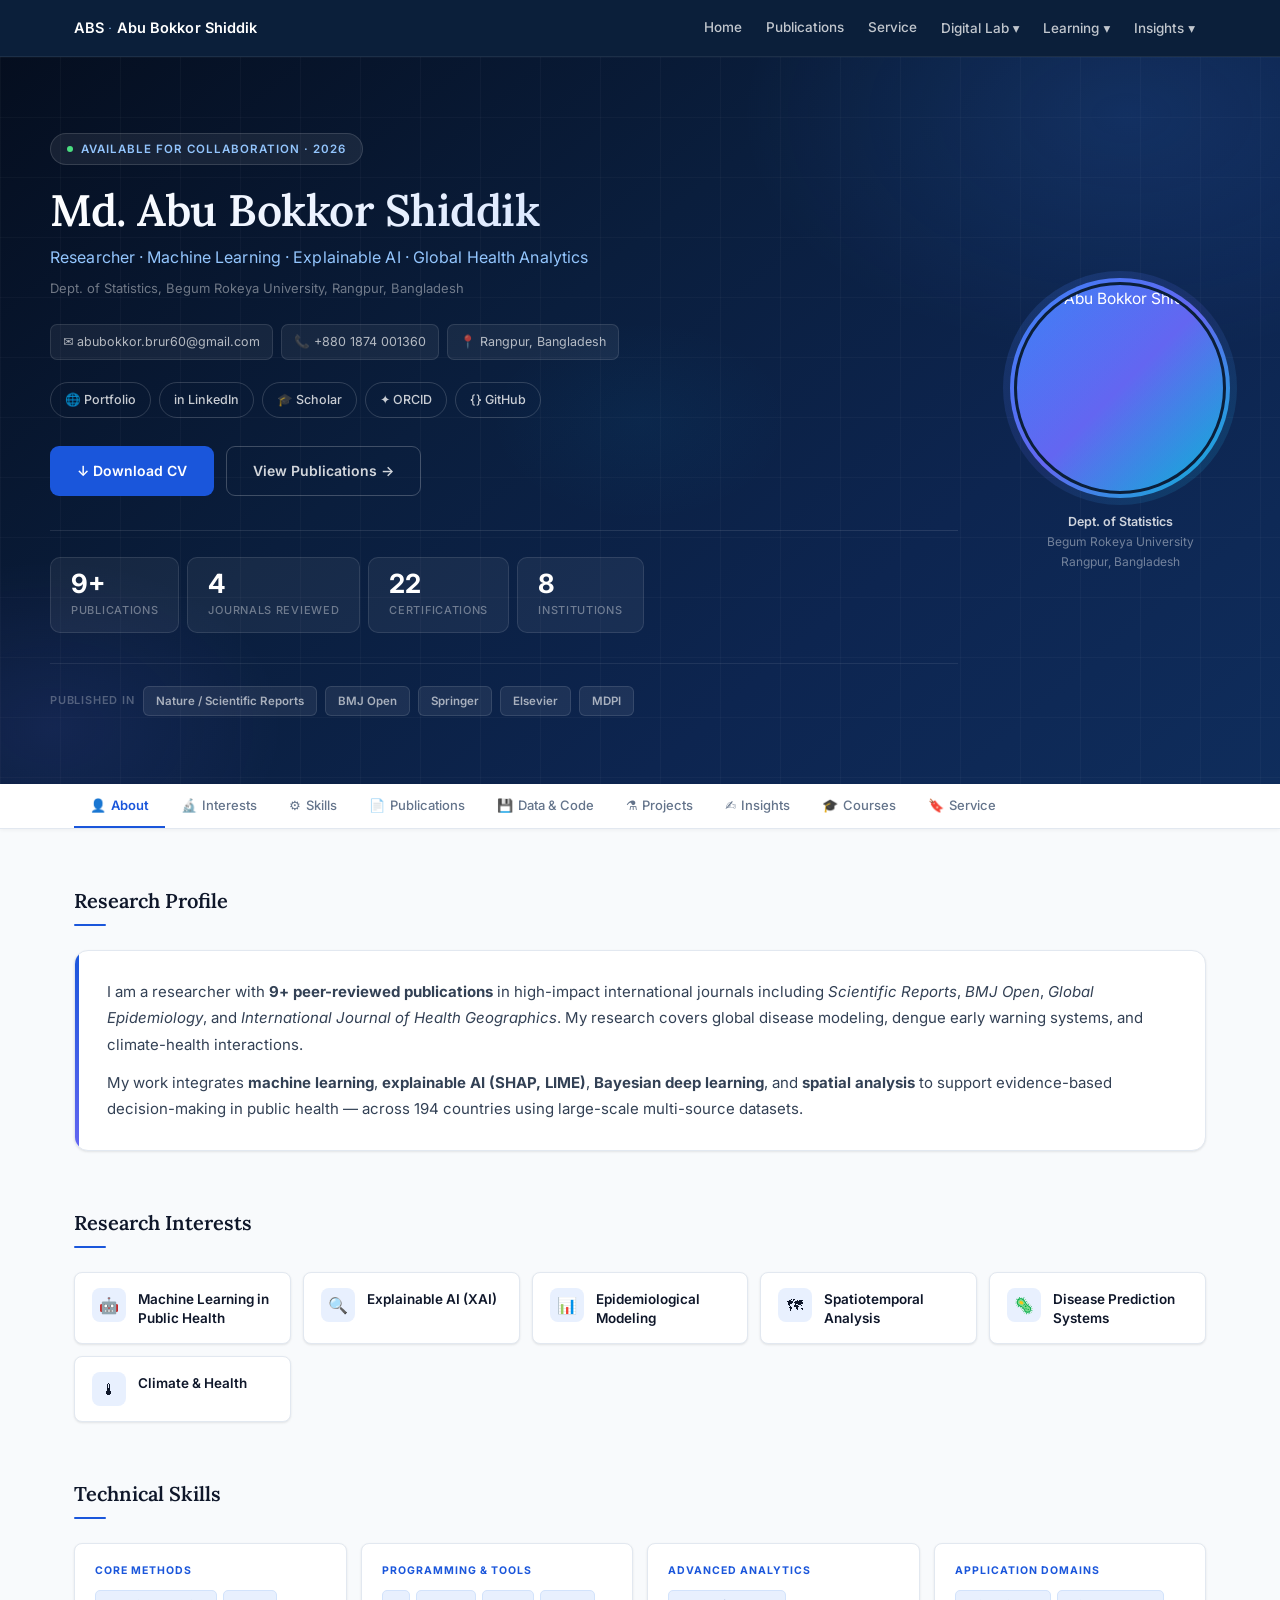
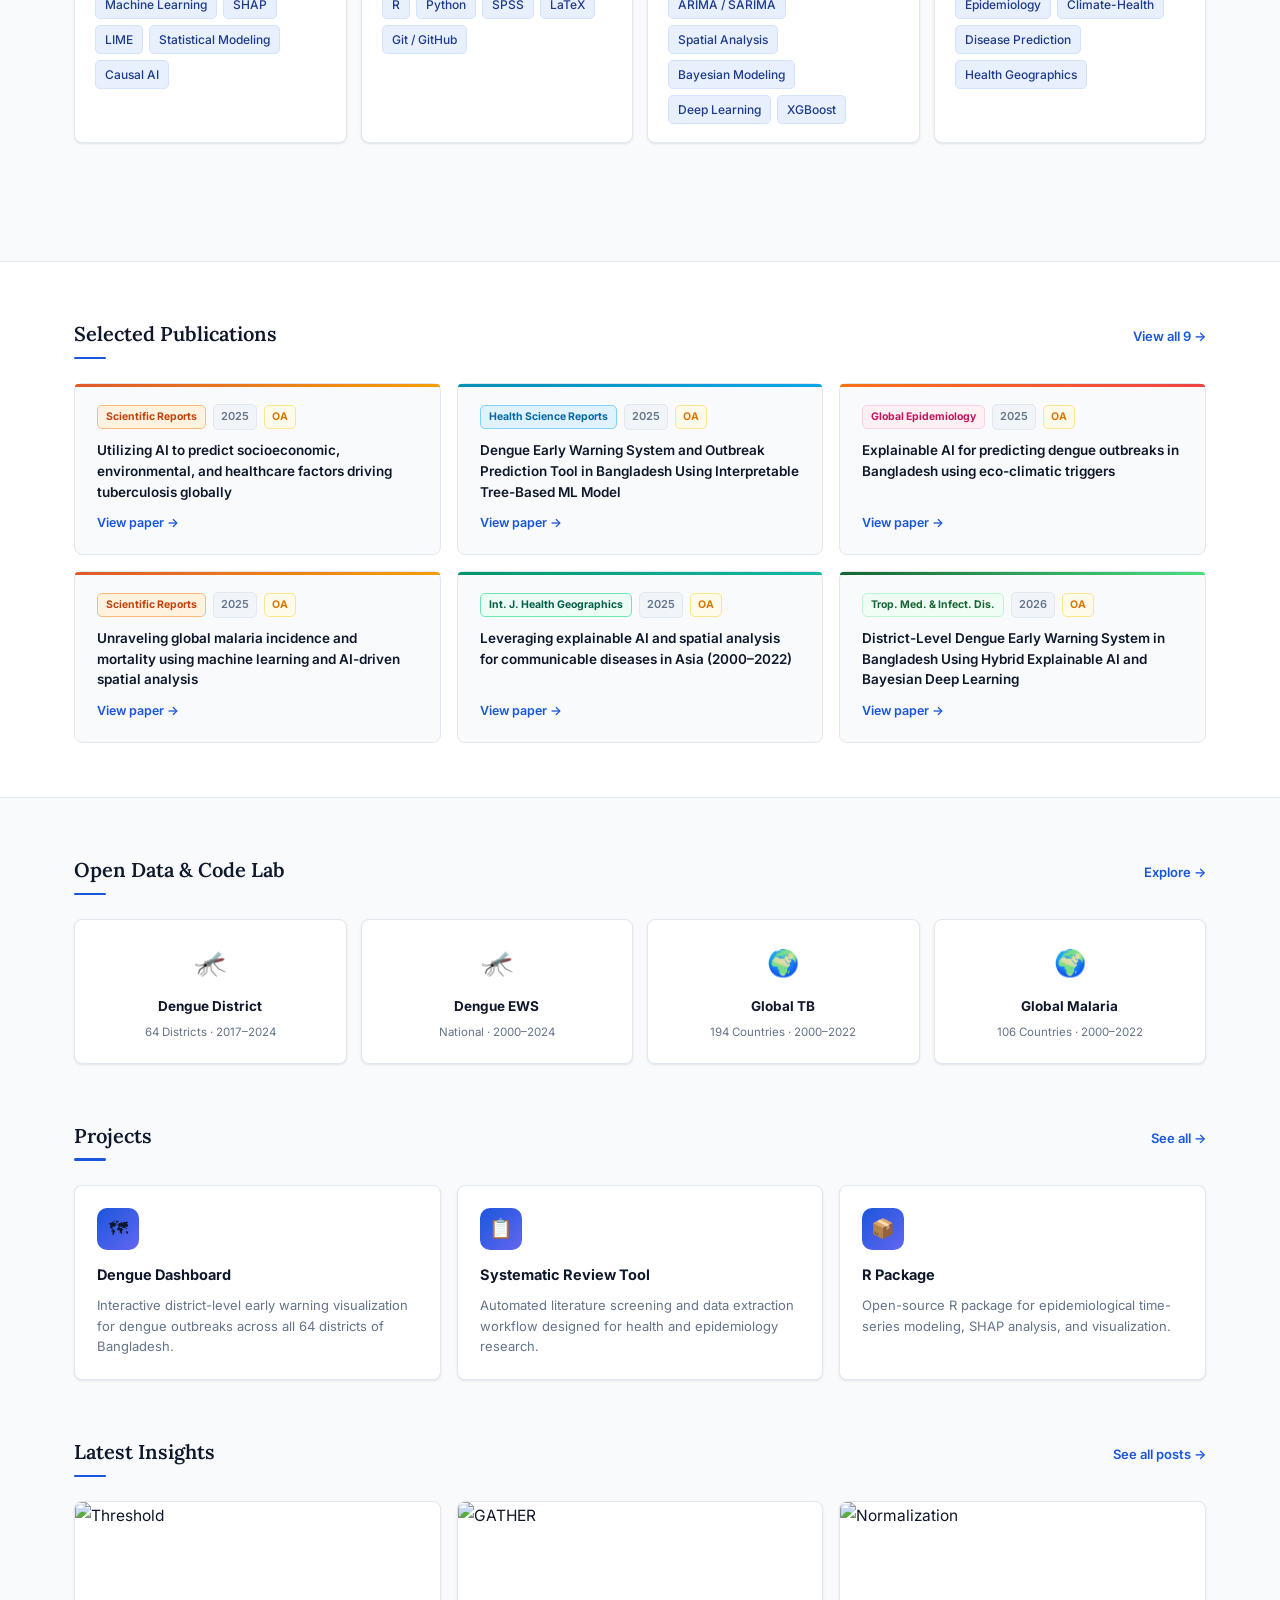
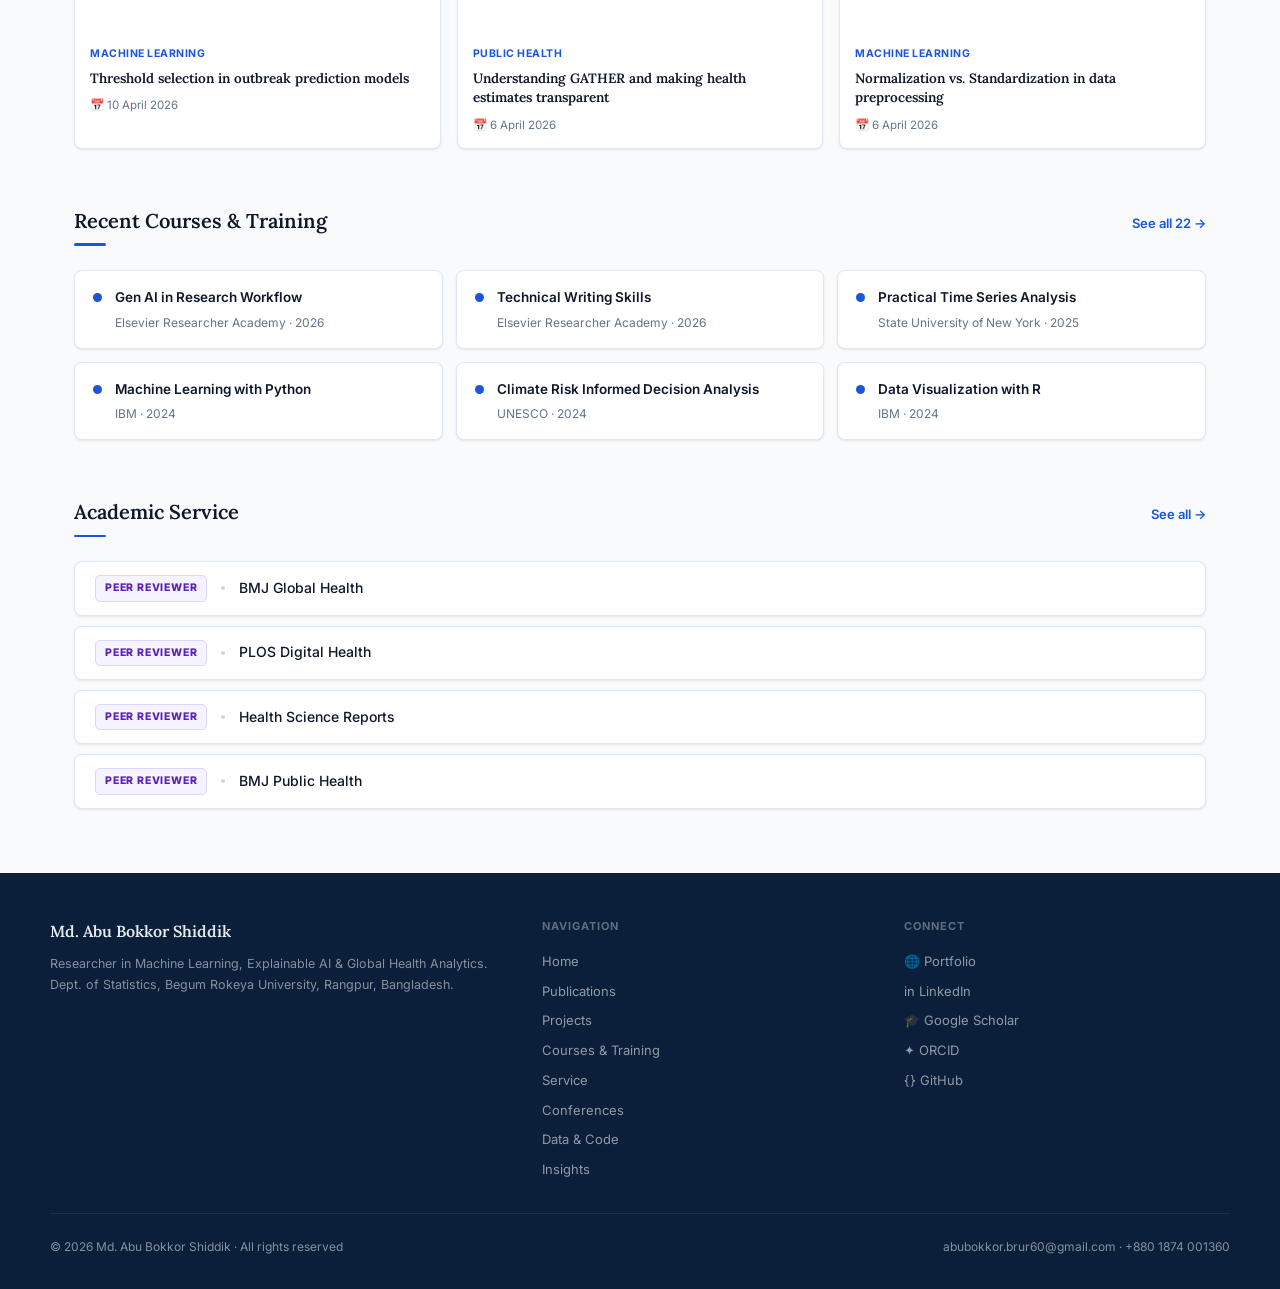
==== commit 22f4d8f6: "Update index.html" ====
--- a/index.html
+++ b/index.html
@@ -5,8 +5,12 @@
   <link rel="apple-touch-icon" href="https://raw.githubusercontent.com/abubokkorshiddik/AbuBokkorShiddik.abs798/main/abslogo.png">
   <meta charset="UTF-8">
   <meta name="viewport" content="width=device-width, initial-scale=1.0">
-  <meta name="description" content="Md. Abu Bokkor Shiddik — Researcher in Machine Learning, Explainable AI & Global Health Analytics. Statistics, BRUR, Bangladesh.">
-  <meta name="keywords" content="ABS798, Abu Bokkor Shiddik, Machine Learning, Explainable AI, Public Health, Epidemiology, Bangladesh, BRUR, Statistics, Dengue, Spatial Analysis">
+  <meta name="description" content="Md. Abu Bokkor Shiddik — Researcher in Machine Learning, Explainable AI & Global Health Analytics. 9+ peer-reviewed publications. Statistics, BRUR, Bangladesh.">
+  <meta name="keywords" content="ABS798, Abu Bokkor Shiddik, Machine Learning, Explainable AI, Public Health, Epidemiology, Bangladesh, BRUR, Statistics, Dengue, Malaria, Tuberculosis, Spatial Analysis, XGBoost, SHAP">
+  <meta property="og:title" content="Md. Abu Bokkor Shiddik — Researcher">
+  <meta property="og:description" content="Researcher in Machine Learning, Explainable AI & Global Health Analytics. 9+ peer-reviewed publications in Nature, BMJ, Springer.">
+  <meta property="og:image" content="https://raw.githubusercontent.com/abubokkorshiddik/Portfolio-AbuBokkorShiddik/main/stst.jpeg">
+  <meta name="twitter:card" content="summary_large_image">
   <meta name="google-site-verification" content="google62120b7b4457ee75">
   <title>Md. Abu Bokkor Shiddik — Researcher</title>
   <link rel="preconnect" href="https://fonts.googleapis.com">
@@ -14,481 +18,404 @@
   <link href="https://fonts.googleapis.com/css2?family=Inter:wght@300;400;500;600;700&family=Lora:ital,wght@0,500;0,600;1,400&display=swap" rel="stylesheet">
   <style>
     *, *::before, *::after { box-sizing: border-box; margin: 0; padding: 0; }
-    html { scroll-behavior: smooth; }
+    
+    body { font-family: 'Inter', system-ui, sans-serif; color: #0f172a; font-size: 15.5px; line-height: 1.75; background: #f8fafc; overflow-x: hidden; }
+    a { color: inherit; text-decoration: none; }
 
     :root {
-      --navy:       #0b1f3a;
-      --navy2:      #122444;
-      --navy3:      #1a3460;
-      --blue:       #1a56db;
-      --blue-hover: #1648c0;
-      --sky:        #e8f0fe;
-      --sky2:       #d2e3fc;
-      --green:      #166534;
-      --green-bg:   #f0fdf4;
-      --green-bd:   #bbf7d0;
-      --purple:     #5b21b6;
-      --purple-bg:  #f5f3ff;
-      --purple-bd:  #ddd6fe;
-      --text:       #0f172a;
-      --text2:      #334155;
-      --text3:      #64748b;
-      --border:     #e2e8f0;
-      --border2:    #cbd5e1;
-      --bg:         #f8fafc;
-      --white:      #ffffff;
-      --radius:     8px;
-      --radius-lg:  14px;
-      --shadow-sm:  0 1px 3px rgba(0,0,0,0.06), 0 1px 2px rgba(0,0,0,0.04);
-      --shadow:     0 4px 16px rgba(0,0,0,0.08), 0 1px 4px rgba(0,0,0,0.04);
-    }
-
-    body {
-      font-family: 'Inter', system-ui, -apple-system, sans-serif;
-      color: var(--text);
-      font-size: 15.5px;
-      line-height: 1.75;
-      background: var(--bg);
-    }
-
-    a { color: inherit; text-decoration: none; }
-
-    /* ── NAVBAR ── */
+      --navy: #0b1f3a; --blue: #1a56db; --blue-h: #1648c0;
+      --sky: #e8f0fe; --sky2: #d2e3fc;
+      --green: #166534; --green-bg: #f0fdf4; --green-bd: #bbf7d0;
+      --purple: #5b21b6; --purple-bg: #f5f3ff; --purple-bd: #ddd6fe;
+      --text: #0f172a; --text2: #334155; --text3: #64748b;
+      --border: #e2e8f0; --border2: #cbd5e1;
+      --bg: #f8fafc; --white: #fff;
+      --r: 8px; --rl: 14px;
+      --sh: 0 1px 3px rgba(0,0,0,.06),0 1px 2px rgba(0,0,0,.04);
+      --sh2: 0 4px 20px rgba(0,0,0,.09),0 1px 4px rgba(0,0,0,.05);
+    }
+
+    /* ══════════════════════════
+       NAVBAR — always visible, never hides
+    ══════════════════════════ */
     .navbar {
       background: var(--navy);
       position: sticky;
       top: 0;
       z-index: 9999;
-      border-bottom: 1px solid rgba(255,255,255,0.06);
-    }
-    .nav-bar-inner {
-      max-width: 1180px;
-      margin: auto;
-      padding: 0 24px;
-      display: flex;
-      align-items: center;
-      height: 56px;
-    }
-    .nav-brand {
-      font-size: 14.5px;
-      font-weight: 600;
-      color: #fff;
-      letter-spacing: 0.2px;
-      margin-right: auto;
-      white-space: nowrap;
-    }
+      border-bottom: 1px solid rgba(255,255,255,.07);
+      /* NO opacity/transform tricks — stays fully visible always */
+    }
+    .nav-inner { max-width: 1180px; margin: auto; padding: 0 24px; display: flex; align-items: center; height: 56px; }
+    .nav-brand { font-size: 14.5px; font-weight: 600; color: #fff; margin-right: auto; white-space: nowrap; letter-spacing: .1px; }
     .nav-brand span { color: #93c5fd; font-weight: 300; }
-
     .nav-links { display: flex; align-items: center; gap: 2px; }
     .nav-links > a, .dropbtn {
-      color: rgba(255,255,255,0.75);
-      font-size: 13.5px;
-      font-weight: 500;
-      padding: 6px 11px;
-      border-radius: 6px;
-      border: none;
-      background: none;
-      cursor: pointer;
-      font-family: inherit;
-      transition: background 0.18s, color 0.18s;
-      white-space: nowrap;
-      display: flex;
-      align-items: center;
-      gap: 4px;
-    }
-    .nav-links > a:hover, .dropbtn:hover { color: #fff; background: rgba(255,255,255,0.09); }
-
+      color: rgba(255,255,255,.75); font-size: 13.5px; font-weight: 500;
+      padding: 6px 11px; border-radius: 6px; border: none; background: none;
+      cursor: pointer; font-family: inherit;
+      transition: background .18s, color .18s;
+      white-space: nowrap; display: flex; align-items: center; gap: 4px;
+    }
+    .nav-links > a:hover, .dropbtn:hover { color: #fff; background: rgba(255,255,255,.1); }
+    .nav-links > a.active { color: #93c5fd; }
     .dropdown { position: relative; }
     .dropdown-content {
-      position: absolute;
-      top: calc(100% + 6px);
-      left: 0;
-      background: #132444;
-      border: 1px solid rgba(255,255,255,0.1);
-      border-radius: 10px;
-      min-width: 190px;
-      padding: 6px;
-      box-shadow: 0 12px 32px rgba(0,0,0,0.3);
-      opacity: 0;
-      visibility: hidden;
-      transform: translateY(6px);
-      transition: opacity 0.2s, transform 0.2s, visibility 0.2s;
-      pointer-events: none;
-      z-index: 9999;
-    }
-    .dropdown:hover .dropdown-content,
-    .dropdown.active .dropdown-content {
+      position: absolute; top: calc(100% + 6px); left: 0;
+      background: #132444; border: 1px solid rgba(255,255,255,.1);
+      border-radius: 10px; min-width: 190px; padding: 6px;
+      box-shadow: 0 12px 32px rgba(0,0,0,.35);
+      opacity: 0; visibility: hidden; transform: translateY(6px);
+      transition: opacity .2s, transform .2s, visibility .2s;
+      pointer-events: none; z-index: 9999;
+    }
+    .dropdown:hover .dropdown-content, .dropdown.active .dropdown-content {
       opacity: 1; visibility: visible; transform: translateY(0); pointer-events: auto;
     }
     .dropdown-content a {
-      display: flex;
-      align-items: center;
-      gap: 8px;
-      padding: 8px 12px;
-      color: rgba(255,255,255,0.72);
-      font-size: 13px;
-      font-weight: 500;
-      border-radius: 6px;
-      transition: background 0.15s, color 0.15s;
-    }
-    .dropdown-content a:hover { background: rgba(255,255,255,0.08); color: #fff; }
-
-    /* Hamburger */
+      display: flex; align-items: center; gap: 8px; padding: 8px 12px;
+      color: rgba(255,255,255,.72); font-size: 13px; font-weight: 500;
+      border-radius: 6px; transition: background .15s, color .15s;
+    }
+    .dropdown-content a:hover { background: rgba(255,255,255,.09); color: #fff; }
     .hamburger {
-      display: none;
-      flex-direction: column;
-      gap: 5px;
-      background: none;
-      border: none;
-      cursor: pointer;
-      padding: 7px;
-      border-radius: 6px;
-      margin-left: 10px;
-      transition: background 0.2s;
-    }
-    .hamburger:hover { background: rgba(255,255,255,0.1); }
-    .hamburger span {
-      display: block;
-      width: 21px;
-      height: 2px;
-      background: rgba(255,255,255,0.85);
-      border-radius: 2px;
-      transition: transform 0.28s, opacity 0.28s;
-    }
+      display: none; flex-direction: column; gap: 5px;
+      background: none; border: none; cursor: pointer; padding: 7px;
+      border-radius: 6px; margin-left: 10px; transition: background .2s;
+    }
+    .hamburger:hover { background: rgba(255,255,255,.1); }
+    .hamburger span { display: block; width: 21px; height: 2px; background: rgba(255,255,255,.85); border-radius: 2px; transition: transform .28s, opacity .28s; }
     .hamburger.open span:nth-child(1) { transform: translateY(7px) rotate(45deg); }
     .hamburger.open span:nth-child(2) { opacity: 0; }
     .hamburger.open span:nth-child(3) { transform: translateY(-7px) rotate(-45deg); }
-
-    /* Drawer */
-    .nav-drawer {
-      display: none;
-      background: #0d1c38;
-      border-top: 1px solid rgba(255,255,255,0.07);
-      overflow: hidden;
-      max-height: 0;
-      transition: max-height 0.38s cubic-bezier(0.4,0,0.2,1);
-    }
+    .nav-drawer { display: none; background: #0d1c38; border-top: 1px solid rgba(255,255,255,.07); overflow: hidden; max-height: 0; transition: max-height .38s cubic-bezier(.4,0,.2,1); }
     .nav-drawer.open { max-height: 700px; }
     .drawer-inner { padding: 8px 0 16px; }
-    .drawer-link {
-      display: block;
-      color: rgba(255,255,255,0.78);
-      font-size: 15px;
-      font-weight: 500;
-      padding: 11px 24px;
-      transition: background 0.15s, color 0.15s;
-    }
-    .drawer-link:hover { background: rgba(255,255,255,0.06); color: #fff; }
-    .drawer-section-label {
-      font-size: 10.5px;
-      font-weight: 700;
-      text-transform: uppercase;
-      letter-spacing: 1.2px;
-      color: rgba(255,255,255,0.3);
-      padding: 14px 24px 4px;
-    }
-    .drawer-sub .drawer-link { padding-left: 38px; font-size: 14px; color: rgba(255,255,255,0.58); }
-    .drawer-divider { height: 1px; background: rgba(255,255,255,0.06); margin: 4px 0; }
-
-    @media (max-width: 900px) {
-      .nav-links { display: none; }
-      .hamburger { display: flex; }
-      .nav-drawer { display: block; }
-    }
-
-    /* ── HERO ── */
+    .drawer-link { display: block; color: rgba(255,255,255,.78); font-size: 15px; font-weight: 500; padding: 11px 24px; transition: background .15s, color .15s; }
+    .drawer-link:hover { background: rgba(255,255,255,.06); color: #fff; }
+    .drawer-sec { font-size: 10.5px; font-weight: 700; text-transform: uppercase; letter-spacing: 1.2px; color: rgba(255,255,255,.3); padding: 14px 24px 4px; }
+    .drawer-sub .drawer-link { padding-left: 38px; font-size: 14px; color: rgba(255,255,255,.58); }
+    .drawer-div { height: 1px; background: rgba(255,255,255,.06); margin: 4px 0; }
+    @media (max-width: 900px) { .nav-links { display: none; } .hamburger { display: flex; } .nav-drawer { display: block; } }
+
+    /* ══════════════════════════
+       SECTION JUMP BAR — sticky below navbar
+    ══════════════════════════ */
+    .jump-bar {
+      background: var(--white);
+      border-bottom: 1px solid var(--border);
+      position: sticky;
+      top: 56px; /* exactly below navbar */
+      z-index: 200;
+      box-shadow: 0 1px 4px rgba(0,0,0,.05);
+    }
+    .jump-bar-inner {
+      max-width: 1180px; margin: auto; padding: 0 24px;
+      display: flex; gap: 0; overflow-x: auto;
+      scrollbar-width: none; -webkit-overflow-scrolling: touch;
+    }
+    .jump-bar-inner::-webkit-scrollbar { display: none; }
+    .jump-btn {
+      display: inline-flex; align-items: center; gap: 5px;
+      padding: 11px 16px; font-size: 13px; font-weight: 500; color: var(--text3);
+      border-bottom: 2.5px solid transparent;
+      border-top: none; border-left: none; border-right: none;
+      white-space: nowrap; cursor: pointer; background: none; font-family: inherit;
+      transition: color .18s, border-color .18s;
+      -webkit-tap-highlight-color: transparent; min-height: 44px;
+    }
+    .jump-btn:hover { color: var(--blue); }
+    .jump-btn.active { color: var(--blue); border-bottom-color: var(--blue); font-weight: 600; }
+    .jump-btn-icon { font-size: 13px; }
+
+    /* ══════════════════════════
+       HERO
+    ══════════════════════════ */
     .hero {
-      background: linear-gradient(140deg, #07152a 0%, #0d2247 50%, #0f2d5c 100%);
-      color: white;
-      padding: 70px 24px 60px;
-      position: relative;
-      overflow: hidden;
+      background: linear-gradient(140deg, #050e1f 0%, #0a1e3d 40%, #0d2550 70%, #0f2d5c 100%);
+      color: #fff; position: relative; overflow: hidden; padding: 76px 24px 68px;
     }
     .hero::before {
-      content: '';
-      position: absolute;
-      inset: 0;
+      content: ''; position: absolute; inset: 0;
       background-image:
-        radial-gradient(circle at 80% 20%, rgba(59,130,246,0.12) 0%, transparent 50%),
-        radial-gradient(circle at 10% 80%, rgba(99,102,241,0.08) 0%, transparent 40%);
+        linear-gradient(rgba(255,255,255,.028) 1px, transparent 1px),
+        linear-gradient(90deg, rgba(255,255,255,.028) 1px, transparent 1px);
+      background-size: 60px 60px; pointer-events: none;
+    }
+    .hero::after {
+      content: ''; position: absolute; inset: 0;
+      background:
+        radial-gradient(ellipse 640px 400px at 88% 8%, rgba(59,130,246,.15) 0%, transparent 60%),
+        radial-gradient(ellipse 420px 300px at 4% 92%, rgba(99,102,241,.11) 0%, transparent 55%),
+        radial-gradient(ellipse 300px 200px at 50% 50%, rgba(14,165,233,.05) 0%, transparent 50%);
       pointer-events: none;
     }
     .hero-inner {
-      max-width: 1180px;
-      margin: auto;
-      display: grid;
-      grid-template-columns: 1fr 220px;
-      gap: 48px;
-      align-items: center;
-      position: relative;
+      max-width: 1180px; margin: auto;
+      display: grid; grid-template-columns: 1fr auto;
+      gap: 52px; align-items: center; position: relative; z-index: 1;
     }
     .hero-eyebrow {
-      display: inline-flex;
-      align-items: center;
-      gap: 8px;
-      background: rgba(255,255,255,0.07);
-      border: 1px solid rgba(255,255,255,0.12);
-      border-radius: 20px;
-      padding: 5px 14px;
-      font-size: 12px;
-      font-weight: 600;
-      letter-spacing: 0.8px;
-      text-transform: uppercase;
-      color: #93c5fd;
-      margin-bottom: 18px;
-    }
-    .hero-eyebrow::before { content: ''; width: 6px; height: 6px; background: #4ade80; border-radius: 50%; }
+      display: inline-flex; align-items: center; gap: 8px;
+      background: rgba(255,255,255,.07); border: 1px solid rgba(255,255,255,.13);
+      border-radius: 24px; padding: 5px 16px;
+      font-size: 11.5px; font-weight: 600; letter-spacing: 1px; text-transform: uppercase;
+      color: #93c5fd; margin-bottom: 20px;
+    }
+    .eyebrow-dot { width: 6px; height: 6px; background: #4ade80; border-radius: 50%; animation: pdot 2.2s infinite; }
+    @keyframes pdot { 0%,100%{opacity:1;transform:scale(1)} 50%{opacity:.45;transform:scale(.75)} }
     .hero h1 {
       font-family: 'Lora', serif;
-      font-size: 2.4rem;
-      font-weight: 600;
-      line-height: 1.18;
-      letter-spacing: -0.5px;
-      margin-bottom: 10px;
-    }
-    .hero-role { font-size: 1rem; color: #93c5fd; margin-bottom: 22px; }
-    .hero-meta { display: flex; flex-wrap: wrap; gap: 6px 20px; margin-bottom: 24px; }
-    .hero-meta-item { display: flex; align-items: center; gap: 7px; font-size: 13.5px; color: rgba(255,255,255,0.62); }
+      font-size: clamp(1.85rem, 4vw, 2.75rem);
+      font-weight: 600; line-height: 1.14; letter-spacing: -.5px; margin-bottom: 8px;
+      background: linear-gradient(130deg, #fff 0%, #dde9ff 55%, #93c5fd 100%);
+      -webkit-background-clip: text; -webkit-text-fill-color: transparent; background-clip: text;
+    }
+    .hero-role { font-size: 1rem; color: #93c5fd; margin-bottom: 6px; font-weight: 400; letter-spacing: .1px; }
+    .hero-affil { font-size: 13px; color: rgba(255,255,255,.42); margin-bottom: 24px; }
+    .hero-contact { display: flex; flex-wrap: wrap; gap: 8px; margin-bottom: 22px; }
+    .cc {
+      display: inline-flex; align-items: center; gap: 6px;
+      background: rgba(255,255,255,.06); border: 1px solid rgba(255,255,255,.11);
+      border-radius: 7px; padding: 6px 12px; font-size: 12.5px; color: rgba(255,255,255,.68);
+    }
     .hero-social { display: flex; flex-wrap: wrap; gap: 8px; margin-bottom: 28px; }
-    .social-pill {
-      display: inline-flex;
-      align-items: center;
-      gap: 6px;
-      padding: 6px 14px;
-      border: 1px solid rgba(255,255,255,0.15);
-      border-radius: 24px;
-      font-size: 12.5px;
-      font-weight: 500;
-      color: rgba(255,255,255,0.78);
-      transition: background 0.18s, border-color 0.18s, color 0.18s;
-    }
-    .social-pill:hover { background: rgba(255,255,255,0.08); border-color: rgba(255,255,255,0.3); color: #fff; }
+    .sp {
+      display: inline-flex; align-items: center; gap: 6px;
+      padding: 6px 14px; border: 1px solid rgba(255,255,255,.16);
+      border-radius: 24px; font-size: 12.5px; font-weight: 500; color: rgba(255,255,255,.78);
+      transition: background .2s, border-color .2s, color .2s;
+    }
+    .sp:hover { background: rgba(255,255,255,.1); border-color: rgba(255,255,255,.32); color: #fff; }
     .hero-actions { display: flex; gap: 12px; flex-wrap: wrap; }
-    .btn-primary {
-      display: inline-flex;
-      align-items: center;
-      gap: 8px;
-      background: var(--blue);
-      color: #fff;
-      padding: 11px 24px;
-      border-radius: 8px;
-      font-size: 14px;
-      font-weight: 600;
-      transition: background 0.2s, transform 0.15s;
-    }
-    .btn-primary:hover { background: var(--blue-hover); transform: translateY(-1px); }
-    .btn-outline {
-      display: inline-flex;
-      align-items: center;
-      gap: 8px;
-      background: transparent;
-      color: rgba(255,255,255,0.8);
-      padding: 11px 24px;
-      border-radius: 8px;
-      font-size: 14px;
-      font-weight: 600;
-      border: 1px solid rgba(255,255,255,0.2);
-      transition: background 0.2s, border-color 0.2s, color 0.2s;
-    }
-    .btn-outline:hover { background: rgba(255,255,255,0.07); border-color: rgba(255,255,255,0.35); color: #fff; }
-    .hero-stats {
-      display: flex;
-      gap: 28px;
-      margin-top: 32px;
-      padding-top: 24px;
-      border-top: 1px solid rgba(255,255,255,0.1);
-      flex-wrap: wrap;
-    }
-    .hero-stat-num { font-size: 1.6rem; font-weight: 700; color: #fff; line-height: 1; margin-bottom: 4px; }
-    .hero-stat-label { font-size: 11.5px; color: rgba(255,255,255,0.45); text-transform: uppercase; letter-spacing: 0.7px; font-weight: 500; }
-
-    .hero-photo-wrap { display: flex; flex-direction: column; align-items: center; gap: 14px; }
-    .hero-photo-ring {
-      width: 210px; height: 210px;
-      border-radius: 50%;
-      padding: 4px;
-      background: linear-gradient(135deg, #3b82f6, #6366f1, #06b6d4);
-    }
-    .hero-photo-ring img {
-      width: 100%; height: 100%;
-      object-fit: cover;
-      border-radius: 50%;
-      border: 3px solid var(--navy);
-    }
-    .hero-affil { text-align: center; font-size: 12px; color: rgba(255,255,255,0.5); line-height: 1.6; }
-    .hero-affil strong { color: rgba(255,255,255,0.82); font-weight: 600; display: block; font-size: 12.5px; }
-
-    /* ── PAGE STRUCTURE ── */
+    .btn-p {
+      display: inline-flex; align-items: center; gap: 8px;
+      background: var(--blue); color: #fff; padding: 12px 26px;
+      border-radius: 9px; font-size: 14px; font-weight: 600;
+      transition: background .2s, transform .15s; border: 1px solid transparent;
+    }
+    .btn-p:hover { background: var(--blue-h); transform: translateY(-1px); }
+    .btn-g {
+      display: inline-flex; align-items: center; gap: 8px;
+      background: transparent; color: rgba(255,255,255,.82); padding: 12px 26px;
+      border-radius: 9px; font-size: 14px; font-weight: 600;
+      border: 1px solid rgba(255,255,255,.22);
+      transition: background .2s, border-color .2s, color .2s;
+    }
+    .btn-g:hover { background: rgba(255,255,255,.08); border-color: rgba(255,255,255,.4); color: #fff; }
+
+    /* stats */
+    .hero-stats { display: flex; flex-wrap: wrap; gap: 8px; margin-top: 34px; padding-top: 26px; border-top: 1px solid rgba(255,255,255,.1); }
+    .stat-box {
+      display: flex; flex-direction: column; align-items: flex-start;
+      background: rgba(255,255,255,.055); border: 1px solid rgba(255,255,255,.1);
+      border-radius: 10px; padding: 12px 20px; min-width: 110px;
+    }
+    .stat-num { font-size: 1.65rem; font-weight: 700; color: #fff; line-height: 1; margin-bottom: 4px; }
+    .stat-lbl { font-size: 11px; color: rgba(255,255,255,.38); text-transform: uppercase; letter-spacing: .7px; font-weight: 500; }
+
+    /* publisher strip */
+    .pub-strip { margin-top: 30px; padding-top: 22px; border-top: 1px solid rgba(255,255,255,.08); display: flex; align-items: center; gap: 8px; flex-wrap: wrap; }
+    .pub-strip-lbl { font-size: 11px; color: rgba(255,255,255,.28); text-transform: uppercase; letter-spacing: .8px; font-weight: 600; }
+    .pchip { background: rgba(255,255,255,.07); border: 1px solid rgba(255,255,255,.11); border-radius: 6px; padding: 4px 12px; font-size: 11.5px; font-weight: 600; color: rgba(255,255,255,.62); white-space: nowrap; }
+
+    /* photo */
+    .hero-photo { display: flex; flex-direction: column; align-items: center; gap: 14px; }
+    .photo-ring {
+      width: 220px; height: 220px; border-radius: 50%; padding: 4px;
+      background: linear-gradient(135deg, #3b82f6 0%, #6366f1 50%, #06b6d4 100%);
+      position: relative;
+    }
+    .photo-ring::before {
+      content: ''; position: absolute; inset: -7px; border-radius: 50%;
+      background: linear-gradient(135deg, rgba(59,130,246,.2), rgba(99,102,241,.13), rgba(6,182,212,.18));
+      animation: rpulse 3.2s ease-in-out infinite;
+    }
+    @keyframes rpulse { 0%,100%{opacity:1;transform:scale(1)} 50%{opacity:.45;transform:scale(1.045)} }
+    .photo-ring img { width: 100%; height: 100%; object-fit: cover; border-radius: 50%; border: 3px solid #0b1f3a; display: block; position: relative; z-index: 1; }
+    .photo-caption { text-align: center; font-size: 12px; color: rgba(255,255,255,.42); line-height: 1.6; }
+    .photo-caption strong { color: rgba(255,255,255,.8); font-weight: 600; display: block; font-size: 12.5px; }
+
+    /* ══════════════════════════
+       PAGE BODY & SECTIONS
+    ══════════════════════════ */
     .page-body { max-width: 1180px; margin: 0 auto; padding: 0 24px; }
-    .section-block { padding: 52px 0 0; }
-    .section-block:last-child { padding-bottom: 60px; }
+    .section { padding: 54px 0 0; scroll-margin-top: 110px; /* offset for sticky nav + jump bar */ }
+    .section:last-child { padding-bottom: 64px; }
     .section-head { display: flex; align-items: baseline; justify-content: space-between; margin-bottom: 24px; gap: 12px; }
-    .section-head h2 {
-      font-family: 'Lora', serif;
-      font-size: 1.25rem;
-      font-weight: 600;
-      color: var(--text);
-      position: relative;
-      padding-bottom: 8px;
-    }
-    .section-head h2::after {
-      content: '';
-      position: absolute;
-      bottom: 0; left: 0;
-      width: 36px; height: 2.5px;
-      background: var(--blue);
-      border-radius: 2px;
-    }
-    .see-all { font-size: 13px; font-weight: 600; color: var(--blue); white-space: nowrap; display: flex; align-items: center; gap: 4px; transition: gap 0.15s; }
+    .section-head h2 { font-family: 'Lora', serif; font-size: 1.25rem; font-weight: 600; color: var(--text); position: relative; padding-bottom: 8px; }
+    .section-head h2::after { content: ''; position: absolute; bottom: 0; left: 0; width: 32px; height: 2.5px; background: var(--blue); border-radius: 2px; }
+    .see-all { font-size: 13px; font-weight: 600; color: var(--blue); white-space: nowrap; display: flex; align-items: center; gap: 4px; transition: gap .15s; }
     .see-all:hover { gap: 7px; }
 
-    /* ── ABOUT ── */
+    /* ══ ABOUT ══ */
     .about-card {
-      background: var(--white);
-      border: 1px solid var(--border);
-      border-radius: var(--radius-lg);
-      padding: 30px 32px;
-      box-shadow: var(--shadow-sm);
-      position: relative;
-      overflow: hidden;
-    }
-    .about-card::before {
-      content: '';
-      position: absolute;
-      top: 0; left: 0;
-      width: 4px; height: 100%;
-      background: linear-gradient(to bottom, var(--blue), #6366f1);
-      border-radius: 4px 0 0 4px;
-    }
-    .about-card p { color: var(--text2); margin-bottom: 12px; }
+      background: var(--white); border: 1px solid var(--border); border-radius: var(--rl);
+      padding: 28px 32px; box-shadow: var(--sh); position: relative; overflow: hidden;
+    }
+    .about-card::before { content: ''; position: absolute; top: 0; left: 0; width: 4px; height: 100%; background: linear-gradient(to bottom, var(--blue), #6366f1); border-radius: 4px 0 0 4px; }
+    .about-card p { color: var(--text2); margin-bottom: 12px; font-size: 15px; }
     .about-card p:last-child { margin-bottom: 0; }
 
-    /* ── INTERESTS ── */
-    .interest-grid { display: grid; grid-template-columns: repeat(auto-fill, minmax(200px, 1fr)); gap: 12px; }
+    /* ══ INTERESTS ══ */
+    .interest-grid { display: grid; grid-template-columns: repeat(auto-fill, minmax(195px,1fr)); gap: 12px; }
     .interest-card {
-      background: var(--white);
-      border: 1px solid var(--border);
-      border-radius: var(--radius);
-      padding: 16px 18px;
-      box-shadow: var(--shadow-sm);
-      display: flex;
-      align-items: flex-start;
-      gap: 12px;
-      transition: border-color 0.2s, box-shadow 0.2s, transform 0.2s;
-    }
-    .interest-card:hover { border-color: var(--blue); box-shadow: var(--shadow); transform: translateY(-2px); }
-    .interest-icon { width: 34px; height: 34px; border-radius: 8px; background: var(--sky); display: flex; align-items: center; justify-content: center; font-size: 16px; flex-shrink: 0; }
-    .interest-label { font-size: 13.5px; font-weight: 600; color: var(--text); line-height: 1.4; margin-top: 2px; }
-
-    /* ── SKILLS ── */
-    .skills-grid { display: grid; grid-template-columns: repeat(auto-fit, minmax(260px, 1fr)); gap: 14px; }
-    .skill-card { background: var(--white); border: 1px solid var(--border); border-radius: var(--radius); padding: 18px 20px; box-shadow: var(--shadow-sm); }
-    .skill-card-label { font-size: 10.5px; font-weight: 700; text-transform: uppercase; letter-spacing: 1px; color: var(--blue); margin-bottom: 10px; }
-    .skill-tags { display: flex; flex-wrap: wrap; gap: 6px; }
-    .skill-tag { background: var(--sky); color: #1e3a8a; border: 1px solid var(--sky2); border-radius: 5px; font-size: 12px; font-weight: 500; padding: 3px 9px; }
-
-    /* ── PUBLICATIONS ── */
-    .pub-section { background: var(--white); padding: 52px 0; margin-top: 52px; border-top: 1px solid var(--border); border-bottom: 1px solid var(--border); }
-    .pub-grid { display: grid; grid-template-columns: repeat(3, 1fr); gap: 16px; }
+      background: var(--white); border: 1px solid var(--border); border-radius: var(--r);
+      padding: 15px 17px; display: flex; align-items: flex-start; gap: 12px;
+      box-shadow: var(--sh); transition: border-color .2s, box-shadow .2s, transform .2s;
+    }
+    .interest-card:hover { border-color: var(--blue); box-shadow: var(--sh2); transform: translateY(-2px); }
+    .i-icon { width: 34px; height: 34px; border-radius: 8px; background: var(--sky); display: flex; align-items: center; justify-content: center; font-size: 16px; flex-shrink: 0; }
+    .i-label { font-size: 13.5px; font-weight: 600; color: var(--text); line-height: 1.4; margin-top: 2px; }
+
+    /* ══ SKILLS ══ */
+    .skills-grid { display: grid; grid-template-columns: repeat(auto-fit, minmax(255px,1fr)); gap: 14px; }
+    .skill-card { background: var(--white); border: 1px solid var(--border); border-radius: var(--r); padding: 18px 20px; box-shadow: var(--sh); }
+    .skill-lbl { font-size: 10.5px; font-weight: 700; text-transform: uppercase; letter-spacing: 1px; color: var(--blue); margin-bottom: 10px; }
+    .tag-row { display: flex; flex-wrap: wrap; gap: 6px; }
+    .tag { background: var(--sky); color: #1e3a8a; border: 1px solid var(--sky2); border-radius: 5px; font-size: 12px; font-weight: 500; padding: 3px 9px; }
+
+    /* ══ PUBLICATIONS (white alt) ══ */
+    .pub-section { background: var(--white); border-top: 1px solid var(--border); border-bottom: 1px solid var(--border); padding: 54px 0; margin-top: 54px; scroll-margin-top: 110px; }
+    .pub-grid { display: grid; grid-template-columns: repeat(3,1fr); gap: 16px; }
     .pub-card {
-      background: var(--bg);
-      border: 1px solid var(--border);
-      border-radius: var(--radius);
-      padding: 20px 22px;
-      display: flex;
-      flex-direction: column;
-      gap: 10px;
-      transition: border-color 0.2s, box-shadow 0.2s, background 0.2s;
-    }
-    .pub-card:hover { border-color: #bfdbfe; box-shadow: var(--shadow); background: var(--white); }
-    .pub-card-meta { display: flex; align-items: center; gap: 8px; flex-wrap: wrap; }
-    .pub-journal-badge { font-size: 11px; font-weight: 700; color: var(--green); background: var(--green-bg); border: 1px solid var(--green-bd); border-radius: 5px; padding: 2px 8px; white-space: nowrap; }
-    .pub-year-badge { font-size: 11px; font-weight: 600; color: var(--text3); background: #f1f5f9; border: 1px solid var(--border); border-radius: 5px; padding: 2px 7px; }
-    .pub-title { font-size: 13.5px; font-weight: 600; color: var(--text); line-height: 1.55; display: -webkit-box; -webkit-line-clamp: 3; -webkit-box-orient: vertical; overflow: hidden; flex: 1; }
-    .pub-link { display: inline-flex; align-items: center; gap: 5px; font-size: 12.5px; font-weight: 600; color: var(--blue); margin-top: auto; transition: gap 0.15s; }
-    .pub-link:hover { gap: 8px; }
-
-    /* ── PROJECTS ── */
-    .project-grid { display: grid; grid-template-columns: repeat(3, 1fr); gap: 16px; }
+      background: var(--bg); border: 1px solid var(--border); border-radius: var(--r);
+      padding: 20px 22px; display: flex; flex-direction: column; gap: 10px;
+      transition: border-color .2s, box-shadow .2s, background .2s; position: relative;
+    }
+    .pub-card::before { content: ''; position: absolute; top: 0; left: 0; right: 0; height: 2.5px; border-radius: var(--r) var(--r) 0 0; }
+    .pub-card.j-n::before { background: linear-gradient(90deg,#e05a2b,#f59e0b); }
+    .pub-card.j-h::before { background: linear-gradient(90deg,#0891b2,#0ea5e9); }
+    .pub-card.j-e::before { background: linear-gradient(90deg,#f97316,#ef4444); }
+    .pub-card.j-s::before { background: linear-gradient(90deg,#059669,#14b8a6); }
+    .pub-card.j-m::before { background: linear-gradient(90deg,#166534,#4ade80); }
+    .pub-card:hover { border-color: #bfdbfe; box-shadow: var(--sh2); background: var(--white); }
+    .pub-meta { display: flex; align-items: center; gap: 7px; flex-wrap: wrap; }
+    .jb { font-size: 10.5px; font-weight: 700; padding: 2px 8px; border-radius: 5px; white-space: nowrap; }
+    .jb-n { background:#fff3e0;color:#c2410c;border:1px solid #fdba74; }
+    .jb-h { background:#e0f2fe;color:#0369a1;border:1px solid #7dd3fc; }
+    .jb-g { background:#fff0f3;color:#be185d;border:1px solid #fbcfe8; }
+    .jb-s { background:#ecfdf5;color:#065f46;border:1px solid #6ee7b7; }
+    .jb-m { background:#f0fdf4;color:#166534;border:1px solid #bbf7d0; }
+    .yb { font-size:11px;font-weight:600;color:var(--text3);background:#f1f5f9;border:1px solid var(--border);border-radius:5px;padding:2px 7px; }
+    .oa { font-size:10.5px;font-weight:700;color:#d97706;background:#fffbeb;border:1px solid #fde68a;border-radius:5px;padding:2px 7px; }
+    .pub-title-text { font-size:13.5px;font-weight:600;color:var(--text);line-height:1.55;flex:1;display:-webkit-box;-webkit-line-clamp:3;-webkit-box-orient:vertical;overflow:hidden; }
+    .pub-link { display:inline-flex;align-items:center;gap:5px;font-size:12.5px;font-weight:600;color:var(--blue);margin-top:auto;transition:gap .15s; }
+    .pub-link:hover { gap:8px; }
+
+    /* ══ DATA LAB ══ */
+    .data-strip { display: grid; grid-template-columns: repeat(4,1fr); gap: 14px; }
+    .data-chip {
+      background: var(--white); border: 1px solid var(--border); border-radius: var(--r);
+      padding: 20px 16px; text-align: center; box-shadow: var(--sh);
+      transition: border-color .2s, box-shadow .2s, transform .2s;
+    }
+    .data-chip:hover { border-color: var(--blue); box-shadow: var(--sh2); transform: translateY(-2px); }
+    .dc-icon { font-size: 26px; margin-bottom: 9px; }
+    .dc-title { font-size: 13.5px; font-weight: 700; color: var(--text); margin-bottom: 4px; }
+    .dc-sub { font-size: 11.5px; color: var(--text3); }
+
+    /* ══ PROJECTS ══ */
+    .project-grid { display: grid; grid-template-columns: repeat(3,1fr); gap: 16px; }
     .project-card {
-      background: var(--white);
-      border: 1px solid var(--border);
-      border-radius: var(--radius);
-      padding: 22px;
-      box-shadow: var(--shadow-sm);
-      display: flex;
-      flex-direction: column;
-      gap: 8px;
-      transition: box-shadow 0.2s, transform 0.2s, border-color 0.2s;
-    }
-    .project-card:hover { box-shadow: var(--shadow); transform: translateY(-2px); border-color: #bfdbfe; }
-    .project-icon { width: 40px; height: 40px; border-radius: 10px; background: linear-gradient(135deg, #1a56db, #6366f1); display: flex; align-items: center; justify-content: center; font-size: 18px; margin-bottom: 4px; }
-    .project-name { font-size: 14px; font-weight: 700; color: var(--text); }
-    .project-desc { font-size: 12.5px; color: var(--text3); line-height: 1.6; }
-
-    /* ── COURSES ── */
-    .course-grid { display: grid; grid-template-columns: repeat(auto-fill, minmax(280px, 1fr)); gap: 14px; }
-    .course-card { background: var(--white); border: 1px solid var(--border); border-radius: var(--radius); padding: 16px 18px; box-shadow: var(--shadow-sm); display: flex; gap: 14px; align-items: flex-start; transition: border-color 0.2s; }
+      background: var(--white); border: 1px solid var(--border); border-radius: var(--r);
+      padding: 22px; display: flex; flex-direction: column; gap: 8px;
+      box-shadow: var(--sh); transition: box-shadow .2s, transform .2s, border-color .2s;
+    }
+    .project-card:hover { box-shadow: var(--sh2); transform: translateY(-2px); border-color: #bfdbfe; }
+    .p-icon { width: 42px; height: 42px; border-radius: 10px; background: linear-gradient(135deg,#1a56db,#6366f1); display: flex; align-items: center; justify-content: center; font-size: 19px; margin-bottom: 4px; }
+    .p-name { font-size: 14.5px; font-weight: 700; color: var(--text); }
+    .p-desc { font-size: 13px; color: var(--text3); line-height: 1.6; }
+
+    /* ══ POSTS ══ */
+    .posts-strip { display: grid; grid-template-columns: repeat(3,1fr); gap: 16px; }
+    .post-mini {
+      background: var(--white); border: 1px solid var(--border); border-radius: var(--r);
+      overflow: hidden; box-shadow: var(--sh);
+      transition: box-shadow .2s, border-color .2s, transform .2s;
+    }
+    .post-mini:hover { box-shadow: var(--sh2); border-color: #bfdbfe; transform: translateY(-2px); }
+    .pm-img { width: 100%; height: 130px; object-fit: cover; display: block; }
+    .pm-body { padding: 13px 15px; }
+    .pm-cat { font-size: 10.5px; font-weight: 700; text-transform: uppercase; letter-spacing: .5px; color: var(--blue); margin-bottom: 5px; }
+    .pm-title { font-family: 'Lora', serif; font-size: 13.5px; font-weight: 600; color: var(--text); line-height: 1.45; margin-bottom: 7px; display: -webkit-box; -webkit-line-clamp: 2; -webkit-box-orient: vertical; overflow: hidden; }
+    .pm-date { font-size: 11.5px; color: var(--text3); }
+
+    /* ══ COURSES ══ */
+    .course-grid { display: grid; grid-template-columns: repeat(auto-fill, minmax(280px,1fr)); gap: 13px; }
+    .course-card { background: var(--white); border: 1px solid var(--border); border-radius: var(--r); padding: 15px 18px; display: flex; gap: 13px; align-items: flex-start; box-shadow: var(--sh); transition: border-color .2s; }
     .course-card:hover { border-color: var(--border2); }
-    .course-dot { width: 9px; height: 9px; border-radius: 50%; background: var(--blue); flex-shrink: 0; margin-top: 6px; }
-    .course-name { font-size: 13.5px; font-weight: 600; color: var(--text); margin-bottom: 3px; }
-    .course-org { font-size: 12px; color: var(--text3); }
-
-    /* ── SERVICE ── */
+    .cdot { width: 9px; height: 9px; border-radius: 50%; background: var(--blue); flex-shrink: 0; margin-top: 7px; }
+    .cname { font-size: 13.5px; font-weight: 600; color: var(--text); margin-bottom: 2px; }
+    .corg { font-size: 12px; color: var(--text3); }
+
+    /* ══ SERVICE ══ */
     .service-list { display: flex; flex-direction: column; gap: 10px; }
-    .service-item { background: var(--white); border: 1px solid var(--border); border-radius: var(--radius); padding: 14px 20px; display: flex; align-items: center; gap: 14px; box-shadow: var(--shadow-sm); }
-    .service-badge { font-size: 10.5px; font-weight: 800; text-transform: uppercase; letter-spacing: 0.8px; color: var(--purple); background: var(--purple-bg); border: 1px solid var(--purple-bd); border-radius: 5px; padding: 3px 9px; white-space: nowrap; flex-shrink: 0; }
-    .service-name { font-size: 14px; font-weight: 500; color: var(--text); }
-    .service-dot { width: 4px; height: 4px; background: var(--border2); border-radius: 50%; flex-shrink: 0; }
-
-    /* ── FOOTER ── */
-    footer { background: var(--navy); color: rgba(255,255,255,0.5); padding: 44px 24px 32px; margin-top: 60px; }
-    .footer-inner { max-width: 1180px; margin: auto; display: grid; grid-template-columns: 1.4fr 1fr 1fr; gap: 36px; padding-bottom: 32px; border-bottom: 1px solid rgba(255,255,255,0.07); }
-    .footer-col-title { font-size: 11px; font-weight: 700; text-transform: uppercase; letter-spacing: 1px; color: rgba(255,255,255,0.35); margin-bottom: 14px; }
-    .footer-name { font-family: 'Lora', serif; font-size: 16px; font-weight: 600; color: rgba(255,255,255,0.9); margin-bottom: 8px; }
+    .service-item { background: var(--white); border: 1px solid var(--border); border-radius: var(--r); padding: 13px 20px; display: flex; align-items: center; gap: 14px; box-shadow: var(--sh); }
+    .sbadge { font-size: 10.5px; font-weight: 800; text-transform: uppercase; letter-spacing: .8px; color: var(--purple); background: var(--purple-bg); border: 1px solid var(--purple-bd); border-radius: 5px; padding: 3px 9px; white-space: nowrap; flex-shrink: 0; }
+    .sdot { width: 4px; height: 4px; background: var(--border2); border-radius: 50%; flex-shrink: 0; }
+    .sname { font-size: 14px; font-weight: 500; color: var(--text); }
+
+    /* ══ FOOTER ══ */
+    footer { background: var(--navy); color: rgba(255,255,255,.5); padding: 44px 24px 32px; }
+    .footer-inner { max-width: 1180px; margin: auto; display: grid; grid-template-columns: 1.4fr 1fr 1fr; gap: 36px; padding-bottom: 32px; border-bottom: 1px solid rgba(255,255,255,.07); }
+    .footer-col-title { font-size: 11px; font-weight: 700; text-transform: uppercase; letter-spacing: 1px; color: rgba(255,255,255,.35); margin-bottom: 14px; }
+    .footer-name { font-family: 'Lora', serif; font-size: 16px; font-weight: 600; color: rgba(255,255,255,.9); margin-bottom: 8px; }
     .footer-desc { font-size: 12.5px; line-height: 1.7; }
-    .footer-nav-links, .footer-social-links { display: flex; flex-direction: column; gap: 7px; }
-    .footer-nav-links a, .footer-social-links a { font-size: 13px; color: rgba(255,255,255,0.55); transition: color 0.15s; }
-    .footer-nav-links a:hover { color: rgba(255,255,255,0.9); }
-    .footer-social-links a:hover { color: #93c5fd; }
+    .footer-links { display: flex; flex-direction: column; gap: 7px; }
+    .footer-links a { font-size: 13px; color: rgba(255,255,255,.55); transition: color .15s; }
+    .footer-links a:hover { color: rgba(255,255,255,.9); }
+    .footer-links.social a:hover { color: #93c5fd; }
     .footer-bottom { max-width: 1180px; margin: 22px auto 0; display: flex; justify-content: space-between; align-items: center; flex-wrap: wrap; gap: 8px; }
     .footer-bottom p { font-size: 12px; }
 
-    /* ── RESPONSIVE ── */
+    /* ══ RESPONSIVE ══ */
     @media (max-width: 1024px) {
-      .pub-grid { grid-template-columns: repeat(2, 1fr); }
-      .project-grid { grid-template-columns: repeat(2, 1fr); }
+      .pub-grid { grid-template-columns: repeat(2,1fr); }
+      .project-grid { grid-template-columns: repeat(2,1fr); }
+      .data-strip { grid-template-columns: repeat(2,1fr); }
+      .posts-strip { grid-template-columns: repeat(2,1fr); }
       .footer-inner { grid-template-columns: 1fr 1fr; }
     }
     @media (max-width: 768px) {
-      .hero { padding: 48px 20px 40px; }
-      .hero-inner { grid-template-columns: 1fr; gap: 32px; }
+      .hero { padding: 50px 20px 44px; }
+      .hero-inner { grid-template-columns: 1fr; gap: 34px; }
+      .hero-photo { order: -1; flex-direction: row; align-items: center; gap: 20px; }
+      .photo-ring { width: 110px; height: 110px; }
+      .photo-caption { text-align: left; }
       .hero h1 { font-size: 1.75rem; }
-      .hero-photo-wrap { order: -1; flex-direction: row; align-items: center; gap: 20px; }
-      .hero-photo-ring { width: 100px; height: 100px; }
-      .hero-affil { text-align: left; }
+      .stat-box { min-width: 88px; padding: 10px 14px; }
+      .stat-num { font-size: 1.3rem; }
+      .jump-btn { font-size: 12px; padding: 10px 12px; }
     }
     @media (max-width: 600px) {
+      /* interest-card: keep same size as desktop — DO NOT change */
       .pub-grid { grid-template-columns: 1fr; }
       .project-grid { grid-template-columns: 1fr; }
+      .data-strip { grid-template-columns: repeat(2,1fr); }
+      .posts-strip { grid-template-columns: 1fr; }
       .footer-inner { grid-template-columns: 1fr; }
       .footer-bottom { flex-direction: column; text-align: center; }
-      .interest-grid { grid-template-columns: 1fr 1fr; }
+      .skills-grid { grid-template-columns: 1fr; }
+      .hero-contact { gap: 6px; }
+      .cc { font-size: 11.5px; padding: 5px 10px; }
     }
   </style>
 </head>
 <body>
 
-<!-- NAVBAR -->
+<!-- ═══ NAVBAR ═══ -->
 <nav class="navbar">
-  <div class="nav-bar-inner">
-    <div class="nav-brand">ABS<span> · </span>Abu Bokkor Shiddik</div>
-
+  <div class="nav-inner">
+     <div class="nav-brand">
+      <a href="contact.html" style="color:white;">
+        ABS<span> · </span>Abu Bokkor Shiddik
+      </a>
+    </div>
     <div class="nav-links">
       <a href="home.html">Home</a>
       <a href="publications.html">Publications</a>
       <a href="service.html">Service</a>
-
       <div class="dropdown">
         <button class="dropbtn">Digital Lab ▾</button>
         <div class="dropdown-content">
@@ -496,7 +423,6 @@
           <a href="data-code.html">💾 Data &amp; Code</a>
         </div>
       </div>
-
       <div class="dropdown">
         <button class="dropbtn">Learning ▾</button>
         <div class="dropdown-content">
@@ -504,7 +430,6 @@
           <a href="conference-and-workshop.html">🏛 Conferences &amp; Workshops</a>
         </div>
       </div>
-
       <div class="dropdown">
         <button class="dropbtn">Insights ▾</button>
         <div class="dropdown-content">
@@ -514,31 +439,29 @@
         </div>
       </div>
     </div>
-
     <button class="hamburger" id="hamburger" aria-label="Toggle menu">
       <span></span><span></span><span></span>
     </button>
   </div>
-
   <div class="nav-drawer" id="nav-drawer">
     <div class="drawer-inner">
       <a class="drawer-link" href="home.html">Home</a>
       <a class="drawer-link" href="publications.html">Publications</a>
       <a class="drawer-link" href="service.html">Service</a>
-      <div class="drawer-divider"></div>
-      <div class="drawer-section-label">Digital Lab</div>
+      <div class="drawer-div"></div>
+      <div class="drawer-sec">Digital Lab</div>
       <div class="drawer-sub">
         <a class="drawer-link" href="projects.html">Projects</a>
         <a class="drawer-link" href="data-code.html">Data &amp; Code</a>
       </div>
-      <div class="drawer-divider"></div>
-      <div class="drawer-section-label">Learning &amp; Events</div>
+      <div class="drawer-div"></div>
+      <div class="drawer-sec">Learning &amp; Events</div>
       <div class="drawer-sub">
         <a class="drawer-link" href="courses.html">Courses &amp; Training</a>
         <a class="drawer-link" href="conference-and-workshop.html">Conferences &amp; Workshops</a>
       </div>
-      <div class="drawer-divider"></div>
-      <div class="drawer-section-label">Insights</div>
+      <div class="drawer-div"></div>
+      <div class="drawer-sec">Insights</div>
       <div class="drawer-sub">
         <a class="drawer-link" href="insights.html">Posts</a>
         <a class="drawer-link" href="videos.html">Videos</a>
@@ -548,212 +471,263 @@
   </div>
 </nav>
 
-<!-- HERO -->
+
+
+<!-- ═══ HERO ═══ -->
 <section class="hero">
   <div class="hero-inner">
     <div>
-      <div class="hero-eyebrow">Available for Collaboration</div>
+      <div class="hero-eyebrow"><span class="eyebrow-dot"></span> Available for Collaboration · 2026</div>
       <h1>Md. Abu Bokkor Shiddik</h1>
       <p class="hero-role">Researcher · Machine Learning · Explainable AI · Global Health Analytics</p>
-
-      <div class="hero-meta">
-        <span class="hero-meta-item">✉ abubokkor.brur60@gmail.com</span>
-        <span class="hero-meta-item">📍 Rangpur, Bangladesh</span>
-        <span class="hero-meta-item">🎓 Begum Rokeya University, Rangpur</span>
+      <p class="hero-affil">Dept. of Statistics, Begum Rokeya University, Rangpur, Bangladesh</p>
+
+      <div class="hero-contact">
+        <span class="cc">✉ abubokkor.brur60@gmail.com</span>
+        <span class="cc">📞 +880 1874 001360</span>
+        <span class="cc">📍 Rangpur, Bangladesh</span>
       </div>
 
       <div class="hero-social">
-        <a class="social-pill" href="https://abubokkorshiddik.github.io/Portfolio-AbuBokkorShiddik/" target="_blank">🌐 Portfolio</a>
-        <a class="social-pill" href="https://www.linkedin.com/in/abu-bokkor-shiddik-abs798/" target="_blank">in LinkedIn</a>
-        <a class="social-pill" href="https://scholar.google.com/citations?user=JWeBd3IAAAAJ" target="_blank">🎓 Scholar</a>
-        <a class="social-pill" href="https://orcid.org/0009-0002-0424-446X" target="_blank">✦ ORCID</a>
-        <a class="social-pill" href="https://github.com/abubokkorshiddik" target="_blank">&#123;&#125; GitHub</a>
+        <a class="sp" href="https://abubokkorshiddik.github.io/AbuBokkorShiddik.abs798/home" target="_blank">🌐 Portfolio</a>
+        <a class="sp" href="https://www.linkedin.com/in/abu-bokkor-shiddik-abs798/" target="_blank">in LinkedIn</a>
+        <a class="sp" href="https://scholar.google.com/citations?user=JWeBd3IAAAAJ" target="_blank">🎓 Scholar</a>
+        <a class="sp" href="https://orcid.org/0009-0002-0424-446X" target="_blank">✦ ORCID</a>
+        <a class="sp" href="https://github.com/abubokkorshiddik" target="_blank">&#123;&#125; GitHub</a>
       </div>
 
       <div class="hero-actions">
-        <a class="btn-primary" href="https://raw.githubusercontent.com/abubokkorshiddik/AbuBokkorShiddik.abs798/main/1006AbuBokkorShiddik_CV_2026_STAT_BRUR.pdf" target="_blank">↓ Download CV</a>
-        <a class="btn-outline" href="publications.html">View Publications →</a>
+        <a class="btn-p" href="https://raw.githubusercontent.com/abubokkorshiddik/AbuBokkorShiddik.abs798/main/1006AbuBokkorShiddik_CV_2026_STAT_BRUR.pdf" target="_blank">↓ Download CV</a>
+        <a class="btn-g" href="publications.html">View Publications →</a>
       </div>
 
       <div class="hero-stats">
-        <div><div class="hero-stat-num">9+</div><div class="hero-stat-label">Publications</div></div>
-        <div><div class="hero-stat-num">4</div><div class="hero-stat-label">Journals Reviewed</div></div>
-        <div><div class="hero-stat-num">15+</div><div class="hero-stat-label">Certifications</div></div>
-        <div><div class="hero-stat-num">2025–26</div><div class="hero-stat-label">Active</div></div>
-      </div>
-    </div>
-
-    <div class="hero-photo-wrap">
-      <div class="hero-photo-ring">
+        <div class="stat-box"><div class="stat-num" data-val="9" data-suffix="+">9+</div><div class="stat-lbl">Publications</div></div>
+        <div class="stat-box"><div class="stat-num" data-val="4" data-suffix="">4</div><div class="stat-lbl">Journals Reviewed</div></div>
+        <div class="stat-box"><div class="stat-num" data-val="22" data-suffix="">22</div><div class="stat-lbl">Certifications</div></div>
+        <div class="stat-box"><div class="stat-num" data-val="8" data-suffix="">8</div><div class="stat-lbl">Institutions</div></div>
+      </div>
+
+      <div class="pub-strip">
+        <span class="pub-strip-lbl">Published in</span>
+        <span class="pchip">Nature / Scientific Reports</span>
+        <span class="pchip">BMJ Open</span>
+        <span class="pchip">Springer</span>
+        <span class="pchip">Elsevier</span>
+        <span class="pchip">MDPI</span>
+      </div>
+    </div>
+
+    <div class="hero-photo">
+      <div class="photo-ring">
         <img src="https://raw.githubusercontent.com/abubokkorshiddik/Portfolio-AbuBokkorShiddik/main/stst.jpeg" alt="Md. Abu Bokkor Shiddik">
       </div>
-      <div class="hero-affil">
+      <div class="photo-caption">
         <strong>Dept. of Statistics</strong>
         Begum Rokeya University<br>Rangpur, Bangladesh
       </div>
     </div>
   </div>
 </section>
-
-<!-- MAIN -->
+<!-- ═══ SECTION JUMP BAR ═══ -->
+<div class="jump-bar" id="jump-bar">
+  <div class="jump-bar-inner">
+    <button class="jump-btn active" data-target="sec-about"><span class="jump-btn-icon">👤</span> About</button>
+    <button class="jump-btn" data-target="sec-interests"><span class="jump-btn-icon">🔬</span> Interests</button>
+    <button class="jump-btn" data-target="sec-skills"><span class="jump-btn-icon">⚙</span> Skills</button>
+    <button class="jump-btn" data-target="sec-publications"><span class="jump-btn-icon">📄</span> Publications</button>
+    <button class="jump-btn" data-target="sec-data"><span class="jump-btn-icon">💾</span> Data &amp; Code</button>
+    <button class="jump-btn" data-target="sec-projects"><span class="jump-btn-icon">⚗</span> Projects</button>
+    <button class="jump-btn" data-target="sec-insights"><span class="jump-btn-icon">✍</span> Insights</button>
+    <button class="jump-btn" data-target="sec-courses"><span class="jump-btn-icon">🎓</span> Courses</button>
+    <button class="jump-btn" data-target="sec-service"><span class="jump-btn-icon">🔖</span> Service</button>
+  </div>
+</div>
+<!-- ═══ PAGE BODY ═══ -->
 <div class="page-body">
 
-  <div class="section-block">
+  <!-- ABOUT -->
+  <div class="section" id="sec-about">
     <div class="section-head"><h2>Research Profile</h2></div>
     <div class="about-card">
-      <p>I am a researcher with multiple peer-reviewed publications in high-impact international journals, including work on global disease modeling, dengue early warning systems, and climate-health interactions. My research integrates <strong>machine learning</strong>, <strong>explainable AI</strong>, and <strong>spatial analysis</strong> to support evidence-based decision-making in public health.</p>
-      <p>My work appears in internationally recognized venues including <em>Scientific Reports</em>, <em>BMJ Open</em>, <em>Global Epidemiology</em>, and <em>International Journal of Health Geographics</em>, contributing to the understanding of health risks across countries using large-scale multi-source datasets.</p>
-    </div>
-  </div>
-
-  <div class="section-block">
+      <p>I am a researcher with <strong>9+ peer-reviewed publications</strong> in high-impact international journals including <em>Scientific Reports</em>, <em>BMJ Open</em>, <em>Global Epidemiology</em>, and <em>International Journal of Health Geographics</em>. My research covers global disease modeling, dengue early warning systems, and climate-health interactions.</p>
+      <p>My work integrates <strong>machine learning</strong>, <strong>explainable AI (SHAP, LIME)</strong>, <strong>Bayesian deep learning</strong>, and <strong>spatial analysis</strong> to support evidence-based decision-making in public health — across 194 countries using large-scale multi-source datasets.</p>
+    </div>
+  </div>
+
+  <!-- INTERESTS -->
+  <div class="section" id="sec-interests">
     <div class="section-head"><h2>Research Interests</h2></div>
     <div class="interest-grid">
-      <div class="interest-card"><div class="interest-icon">🤖</div><div class="interest-label">Machine Learning in Public Health</div></div>
-      <div class="interest-card"><div class="interest-icon">🔍</div><div class="interest-label">Explainable AI (XAI)</div></div>
-      <div class="interest-card"><div class="interest-icon">📊</div><div class="interest-label">Epidemiological Modeling</div></div>
-      <div class="interest-card"><div class="interest-icon">🗺</div><div class="interest-label">Spatiotemporal Analysis</div></div>
-      <div class="interest-card"><div class="interest-icon">🦠</div><div class="interest-label">Disease Prediction Systems</div></div>
-      <div class="interest-card"><div class="interest-icon">🌡</div><div class="interest-label">Climate &amp; Health</div></div>
-    </div>
-  </div>
-
-  <div class="section-block">
+      <div class="interest-card"><div class="i-icon">🤖</div><div class="i-label">Machine Learning in Public Health</div></div>
+      <div class="interest-card"><div class="i-icon">🔍</div><div class="i-label">Explainable AI (XAI)</div></div>
+      <div class="interest-card"><div class="i-icon">📊</div><div class="i-label">Epidemiological Modeling</div></div>
+      <div class="interest-card"><div class="i-icon">🗺</div><div class="i-label">Spatiotemporal Analysis</div></div>
+      <div class="interest-card"><div class="i-icon">🦠</div><div class="i-label">Disease Prediction Systems</div></div>
+      <div class="interest-card"><div class="i-icon">🌡</div><div class="i-label">Climate &amp; Health</div></div>
+    </div>
+  </div>
+
+  <!-- SKILLS -->
+  <div class="section" id="sec-skills">
     <div class="section-head"><h2>Technical Skills</h2></div>
     <div class="skills-grid">
       <div class="skill-card">
-        <div class="skill-card-label">Core Methods</div>
-        <div class="skill-tags"><span class="skill-tag">Machine Learning</span><span class="skill-tag">SHAP</span><span class="skill-tag">LIME</span><span class="skill-tag">Statistical Modeling</span></div>
+        <div class="skill-lbl">Core Methods</div>
+        <div class="tag-row"><span class="tag">Machine Learning</span><span class="tag">SHAP</span><span class="tag">LIME</span><span class="tag">Statistical Modeling</span><span class="tag">Causal AI</span></div>
       </div>
       <div class="skill-card">
-        <div class="skill-card-label">Programming &amp; Tools</div>
-        <div class="skill-tags"><span class="skill-tag">R</span><span class="skill-tag">Python</span><span class="skill-tag">SPSS</span><span class="skill-tag">LaTeX</span><span class="skill-tag">Git / GitHub</span></div>
+        <div class="skill-lbl">Programming &amp; Tools</div>
+        <div class="tag-row"><span class="tag">R</span><span class="tag">Python</span><span class="tag">SPSS</span><span class="tag">LaTeX</span><span class="tag">Git / GitHub</span></div>
       </div>
       <div class="skill-card">
-        <div class="skill-card-label">Advanced Analytics</div>
-        <div class="skill-tags"><span class="skill-tag">ARIMA / SARIMA</span><span class="skill-tag">Spatial Analysis</span><span class="skill-tag">Bayesian Modeling</span><span class="skill-tag">Deep Learning</span></div>
+        <div class="skill-lbl">Advanced Analytics</div>
+        <div class="tag-row"><span class="tag">ARIMA / SARIMA</span><span class="tag">Spatial Analysis</span><span class="tag">Bayesian Modeling</span><span class="tag">Deep Learning</span><span class="tag">XGBoost</span></div>
       </div>
       <div class="skill-card">
-        <div class="skill-card-label">Application Domains</div>
-        <div class="skill-tags"><span class="skill-tag">Epidemiology</span><span class="skill-tag">Climate-Health</span><span class="skill-tag">Disease Prediction</span><span class="skill-tag">Health Geographics</span></div>
+        <div class="skill-lbl">Application Domains</div>
+        <div class="tag-row"><span class="tag">Epidemiology</span><span class="tag">Climate-Health</span><span class="tag">Disease Prediction</span><span class="tag">Health Geographics</span></div>
       </div>
     </div>
   </div>
 
 </div>
 
-<!-- PUBLICATIONS -->
-<section class="pub-section">
+<!-- ═══ PUBLICATIONS ═══ -->
+<section class="pub-section" id="sec-publications">
   <div class="page-body">
-    <div class="section-head">
+    <div class="section-head" style="margin-top:0;padding-top:0;">
       <h2>Selected Publications</h2>
-      <a href="publications.html" class="see-all">View all →</a>
+      <a href="publications.html" class="see-all">View all 9 →</a>
     </div>
     <div class="pub-grid">
-      <div class="pub-card">
-        <div class="pub-card-meta"><span class="pub-journal-badge">Scientific Reports</span><span class="pub-year-badge">2025</span></div>
-        <p class="pub-title">Utilizing artificial intelligence to predict and analyze socioeconomic, environmental, and healthcare factors driving tuberculosis globally</p>
+      <div class="pub-card j-n">
+        <div class="pub-meta"><span class="jb jb-n">Scientific Reports</span><span class="yb">2025</span><span class="oa">OA</span></div>
+        <p class="pub-title-text">Utilizing AI to predict socioeconomic, environmental, and healthcare factors driving tuberculosis globally</p>
         <a class="pub-link" href="https://doi.org/10.1038/s41598-025-96973-w" target="_blank">View paper →</a>
       </div>
-      <div class="pub-card">
-        <div class="pub-card-meta"><span class="pub-journal-badge">Health Science Reports</span><span class="pub-year-badge">2025</span></div>
-        <p class="pub-title">Dengue Early Warning System and Outbreak Prediction Tool in Bangladesh Using Interpretable Tree-Based Machine Learning Model</p>
+      <div class="pub-card j-h">
+        <div class="pub-meta"><span class="jb jb-h">Health Science Reports</span><span class="yb">2025</span><span class="oa">OA</span></div>
+        <p class="pub-title-text">Dengue Early Warning System and Outbreak Prediction Tool in Bangladesh Using Interpretable Tree-Based ML Model</p>
         <a class="pub-link" href="https://doi.org/10.1002/hsr2.70726" target="_blank">View paper →</a>
       </div>
-      <div class="pub-card">
-        <div class="pub-card-meta"><span class="pub-journal-badge">Global Epidemiology</span><span class="pub-year-badge">2025</span></div>
-        <p class="pub-title">Explainable artificial intelligence for predicting dengue outbreaks in Bangladesh using eco-climatic triggers</p>
-        <a class="pub-link" href="https://www.sciencedirect.com/science/article/pii/S2590113325000288" target="_blank">View paper →</a>
-      </div>
-      <div class="pub-card">
-        <div class="pub-card-meta"><span class="pub-journal-badge">Scientific Reports</span><span class="pub-year-badge">2025</span></div>
-        <p class="pub-title">Unraveling global malaria incidence and mortality using machine learning and AI-driven spatial analysis</p>
-        <a class="pub-link" href="https://www.nature.com/articles/s41598-025-12872-0" target="_blank">View paper →</a>
-      </div>
-      <div class="pub-card">
-        <div class="pub-card-meta"><span class="pub-journal-badge">Int. J. Health Geographics</span><span class="pub-year-badge">2025</span></div>
-        <p class="pub-title">Leveraging explainable AI and spatial analysis for communicable diseases in Asia (2000–2022)</p>
-        <a class="pub-link" href="https://link.springer.com/article/10.1186/s12942-025-00433-7" target="_blank">View paper →</a>
-      </div>
-      <div class="pub-card">
-        <div class="pub-card-meta"><span class="pub-journal-badge">Tropical Med. &amp; Infect. Dis.</span><span class="pub-year-badge">2026</span></div>
-        <p class="pub-title">District-Level Dengue Early Warning System in Bangladesh Using Hybrid Explainable AI and Bayesian Deep Learning</p>
-        <a class="pub-link" href="https://www.mdpi.com/2414-6366/11/3/73" target="_blank">View paper →</a>
+      <div class="pub-card j-e">
+        <div class="pub-meta"><span class="jb jb-g">Global Epidemiology</span><span class="yb">2025</span><span class="oa">OA</span></div>
+        <p class="pub-title-text">Explainable AI for predicting dengue outbreaks in Bangladesh using eco-climatic triggers</p>
+        <a class="pub-link" href="https://doi.org/10.1016/j.gloepi.2025.100210" target="_blank">View paper →</a>
+      </div>
+      <div class="pub-card j-n">
+        <div class="pub-meta"><span class="jb jb-n">Scientific Reports</span><span class="yb">2025</span><span class="oa">OA</span></div>
+        <p class="pub-title-text">Unraveling global malaria incidence and mortality using machine learning and AI-driven spatial analysis</p>
+        <a class="pub-link" href="https://doi.org/10.1038/s41598-025-12872-0" target="_blank">View paper →</a>
+      </div>
+      <div class="pub-card j-s">
+        <div class="pub-meta"><span class="jb jb-s">Int. J. Health Geographics</span><span class="yb">2025</span><span class="oa">OA</span></div>
+        <p class="pub-title-text">Leveraging explainable AI and spatial analysis for communicable diseases in Asia (2000–2022)</p>
+        <a class="pub-link" href="https://doi.org/10.1186/s12942-025-00433-7" target="_blank">View paper →</a>
+      </div>
+      <div class="pub-card j-m">
+        <div class="pub-meta"><span class="jb jb-m">Trop. Med. &amp; Infect. Dis.</span><span class="yb">2026</span><span class="oa">OA</span></div>
+        <p class="pub-title-text">District-Level Dengue Early Warning System in Bangladesh Using Hybrid Explainable AI and Bayesian Deep Learning</p>
+        <a class="pub-link" href="https://doi.org/10.3390/tropicalmed11030073" target="_blank">View paper →</a>
       </div>
     </div>
   </div>
 </section>
 
-<!-- PROJECTS · COURSES · SERVICE -->
+<!-- ═══ REST ═══ -->
 <div class="page-body">
 
-  <div class="section-block">
+  <!-- DATA LAB -->
+  <div class="section" id="sec-data">
+    <div class="section-head"><h2>Open Data &amp; Code Lab</h2><a href="data-code.html" class="see-all">Explore →</a></div>
+    <div class="data-strip">
+      <a href="data-code.html" class="data-chip"><div class="dc-icon">🦟</div><div class="dc-title">Dengue District</div><div class="dc-sub">64 Districts · 2017–2024</div></a>
+      <a href="data-code.html" class="data-chip"><div class="dc-icon">🦟</div><div class="dc-title">Dengue EWS</div><div class="dc-sub">National · 2000–2024</div></a>
+      <a href="data-code.html" class="data-chip"><div class="dc-icon">🌍</div><div class="dc-title">Global TB</div><div class="dc-sub">194 Countries · 2000–2022</div></a>
+      <a href="data-code.html" class="data-chip"><div class="dc-icon">🌍</div><div class="dc-title">Global Malaria</div><div class="dc-sub">106 Countries · 2000–2022</div></a>
+    </div>
+  </div>
+
+  <!-- PROJECTS -->
+  <div class="section" id="sec-projects">
     <div class="section-head"><h2>Projects</h2><a href="projects.html" class="see-all">See all →</a></div>
     <div class="project-grid">
-      <div class="project-card">
-        <div class="project-icon">🗺</div>
-        <div class="project-name">Dengue Dashboard</div>
-        <div class="project-desc">Interactive district-level early warning visualization for dengue outbreaks in Bangladesh.</div>
-      </div>
-      <div class="project-card">
-        <div class="project-icon">📋</div>
-        <div class="project-name">Systematic Review Tool</div>
-        <div class="project-desc">Automated literature screening and data extraction workflow for health research.</div>
-      </div>
-      <div class="project-card">
-        <div class="project-icon">📦</div>
-        <div class="project-name">R Package</div>
-        <div class="project-desc">Open-source R package for epidemiological time-series modeling and visualization.</div>
-      </div>
-    </div>
-  </div>
-
-  <div class="section-block">
-    <div class="section-head"><h2>Courses &amp; Training</h2><a href="courses.html" class="see-all">See all →</a></div>
+      <div class="project-card"><div class="p-icon">🗺</div><div class="p-name">Dengue Dashboard</div><div class="p-desc">Interactive district-level early warning visualization for dengue outbreaks across all 64 districts of Bangladesh.</div></div>
+      <div class="project-card"><div class="p-icon">📋</div><div class="p-name">Systematic Review Tool</div><div class="p-desc">Automated literature screening and data extraction workflow designed for health and epidemiology research.</div></div>
+      <div class="project-card"><div class="p-icon">📦</div><div class="p-name">R Package</div><div class="p-desc">Open-source R package for epidemiological time-series modeling, SHAP analysis, and visualization.</div></div>
+    </div>
+  </div>
+
+  <!-- LATEST INSIGHTS -->
+  <div class="section" id="sec-insights">
+    <div class="section-head"><h2>Latest Insights</h2><a href="insights.html" class="see-all">See all posts →</a></div>
+    <div class="posts-strip">
+      <a href="insights.html#post-threshold-selection-outbreak-03" class="post-mini">
+        <img class="pm-img" src="https://github.com/user-attachments/assets/3b36f824-5f93-4a1d-8563-3388005915e0" alt="Threshold" loading="lazy">
+        <div class="pm-body"><div class="pm-cat">Machine Learning</div><div class="pm-title">Threshold selection in outbreak prediction models</div><div class="pm-date">📅 10 April 2026</div></div>
+      </a>
+      <a href="insights.html#post-gather-guidelines-02" class="post-mini">
+        <img class="pm-img" src="https://github.com/user-attachments/assets/bb76126f-aa6f-4c7f-ab7e-e03ef4f3afd0" alt="GATHER" loading="lazy">
+        <div class="pm-body"><div class="pm-cat">Public Health</div><div class="pm-title">Understanding GATHER and making health estimates transparent</div><div class="pm-date">📅 6 April 2026</div></div>
+      </a>
+      <a href="insights.html#post-normalization-standardization-01" class="post-mini">
+        <img class="pm-img" src="https://github.com/user-attachments/assets/196a03ba-b447-45b8-bdd4-e76869c61df5" alt="Normalization" loading="lazy">
+        <div class="pm-body"><div class="pm-cat">Machine Learning</div><div class="pm-title">Normalization vs. Standardization in data preprocessing</div><div class="pm-date">📅 6 April 2026</div></div>
+      </a>
+    </div>
+  </div>
+
+  <!-- COURSES -->
+  <div class="section" id="sec-courses">
+    <div class="section-head"><h2>Recent Courses &amp; Training</h2><a href="courses.html" class="see-all">See all 22 →</a></div>
     <div class="course-grid">
-      <div class="course-card"><div class="course-dot"></div><div><div class="course-name">Gen AI in Research Workflow</div><div class="course-org">Elsevier Researcher Academy · 2026</div></div></div>
-      <div class="course-card"><div class="course-dot"></div><div><div class="course-name">Technical Writing Skills</div><div class="course-org">Elsevier Researcher Academy · 2026</div></div></div>
-      <div class="course-card"><div class="course-dot"></div><div><div class="course-name">Practical Time Series Analysis</div><div class="course-org">State University of New York · 2025</div></div></div>
-      <div class="course-card"><div class="course-dot"></div><div><div class="course-name">Machine Learning with Python</div><div class="course-org">IBM · 2024</div></div></div>
-      <div class="course-card"><div class="course-dot"></div><div><div class="course-name">Climate Risk Informed Decision Analysis</div><div class="course-org">UNESCO · 2024</div></div></div>
-      <div class="course-card"><div class="course-dot"></div><div><div class="course-name">Data Visualization with R</div><div class="course-org">IBM · 2024</div></div></div>
-    </div>
-  </div>
-
-  <div class="section-block">
+      <div class="course-card"><div class="cdot"></div><div><div class="cname">Gen AI in Research Workflow</div><div class="corg">Elsevier Researcher Academy · 2026</div></div></div>
+      <div class="course-card"><div class="cdot"></div><div><div class="cname">Technical Writing Skills</div><div class="corg">Elsevier Researcher Academy · 2026</div></div></div>
+      <div class="course-card"><div class="cdot"></div><div><div class="cname">Practical Time Series Analysis</div><div class="corg">State University of New York · 2025</div></div></div>
+      <div class="course-card"><div class="cdot"></div><div><div class="cname">Machine Learning with Python</div><div class="corg">IBM · 2024</div></div></div>
+      <div class="course-card"><div class="cdot"></div><div><div class="cname">Climate Risk Informed Decision Analysis</div><div class="corg">UNESCO · 2024</div></div></div>
+      <div class="course-card"><div class="cdot"></div><div><div class="cname">Data Visualization with R</div><div class="corg">IBM · 2024</div></div></div>
+    </div>
+  </div>
+
+  <!-- SERVICE -->
+  <div class="section" id="sec-service">
     <div class="section-head"><h2>Academic Service</h2><a href="service.html" class="see-all">See all →</a></div>
     <div class="service-list">
-      <div class="service-item"><span class="service-badge">Peer Reviewer</span><span class="service-dot"></span><span class="service-name">BMJ Global Health</span></div>
-      <div class="service-item"><span class="service-badge">Peer Reviewer</span><span class="service-dot"></span><span class="service-name">PLOS Digital Health</span></div>
-      <div class="service-item"><span class="service-badge">Peer Reviewer</span><span class="service-dot"></span><span class="service-name">Health Science Reports</span></div>
-      <div class="service-item"><span class="service-badge">Peer Reviewer</span><span class="service-dot"></span><span class="service-name">BMJ Public Health</span></div>
-    </div>
-  </div>
-
-</div>
-
-<!-- FOOTER -->
+      <div class="service-item"><span class="sbadge">Peer Reviewer</span><span class="sdot"></span><span class="sname">BMJ Global Health</span></div>
+      <div class="service-item"><span class="sbadge">Peer Reviewer</span><span class="sdot"></span><span class="sname">PLOS Digital Health</span></div>
+      <div class="service-item"><span class="sbadge">Peer Reviewer</span><span class="sdot"></span><span class="sname">Health Science Reports</span></div>
+      <div class="service-item"><span class="sbadge">Peer Reviewer</span><span class="sdot"></span><span class="sname">BMJ Public Health</span></div>
+    </div>
+  </div>
+
+</div><!-- /page-body -->
+
+<!-- ═══ FOOTER ═══ -->
 <footer>
   <div class="footer-inner">
     <div>
       <div class="footer-name">Md. Abu Bokkor Shiddik</div>
-      <p class="footer-desc">Researcher in Machine Learning, Explainable AI &amp; Global Health Analytics. Dept. of Statistics, BRUR, Rangpur, Bangladesh.</p>
+      <p class="footer-desc">Researcher in Machine Learning, Explainable AI &amp; Global Health Analytics. Dept. of Statistics, Begum Rokeya University, Rangpur, Bangladesh.</p>
     </div>
     <div>
       <div class="footer-col-title">Navigation</div>
-      <div class="footer-nav-links">
+      <div class="footer-links">
         <a href="home.html">Home</a>
         <a href="publications.html">Publications</a>
         <a href="projects.html">Projects</a>
         <a href="courses.html">Courses &amp; Training</a>
         <a href="service.html">Service</a>
         <a href="conference-and-workshop.html">Conferences</a>
+        <a href="data-code.html">Data &amp; Code</a>
+        <a href="insights.html">Insights</a>
       </div>
     </div>
     <div>
       <div class="footer-col-title">Connect</div>
-      <div class="footer-social-links">
-        <a href="https://abubokkorshiddik.github.io/Portfolio-AbuBokkorShiddik/" target="_blank">🌐 Portfolio</a>
+      <div class="footer-links social">
+        <a href="https://abubokkorshiddik.github.io/AbuBokkorShiddik.abs798/home" target="_blank">🌐 Portfolio</a>
         <a href="https://www.linkedin.com/in/abu-bokkor-shiddik-abs798/" target="_blank">in LinkedIn</a>
         <a href="https://scholar.google.com/citations?user=JWeBd3IAAAAJ" target="_blank">🎓 Google Scholar</a>
         <a href="https://orcid.org/0009-0002-0424-446X" target="_blank">✦ ORCID</a>
@@ -768,31 +742,113 @@
 </footer>
 
 <script>
-  document.querySelectorAll('.dropbtn').forEach(btn => {
-    btn.addEventListener('click', e => {
-      e.stopPropagation();
-      const dd = btn.closest('.dropdown');
-      const open = dd.classList.contains('active');
-      document.querySelectorAll('.dropdown.active').forEach(d => d.classList.remove('active'));
-      if (!open) dd.classList.add('active');
+/* ── NAVBAR ── */
+document.querySelectorAll('.dropbtn').forEach(function(btn) {
+  btn.addEventListener('click', function(e) {
+    e.stopPropagation();
+    var dd = btn.closest('.dropdown');
+    var open = dd.classList.contains('active');
+    document.querySelectorAll('.dropdown.active').forEach(function(d) { d.classList.remove('active'); });
+    if (!open) dd.classList.add('active');
+  });
+});
+document.addEventListener('click', function() {
+  document.querySelectorAll('.dropdown.active').forEach(function(d) { d.classList.remove('active'); });
+});
+var ham = document.getElementById('hamburger');
+var drawer = document.getElementById('nav-drawer');
+ham.addEventListener('click', function() { ham.classList.toggle('open'); drawer.classList.toggle('open'); });
+drawer.querySelectorAll('a').forEach(function(a) {
+  a.addEventListener('click', function() { ham.classList.remove('open'); drawer.classList.remove('open'); });
+});
+
+/* ── SECTION JUMP BAR ──
+   Clicking scrolls to section with exact offset for navbar + jump bar.
+   Never uses the forbidden scrollTo name. */
+function jumpTo(id) {
+  var el = document.getElementById(id);
+  if (!el) return;
+  var navbar  = document.querySelector('.navbar');
+  var jumpBar = document.querySelector('.jump-bar');
+  var navH    = navbar  ? navbar.offsetHeight  : 56;
+  var barH    = jumpBar ? jumpBar.offsetHeight : 44;
+  var top     = el.getBoundingClientRect().top + window.pageYOffset - navH - barH - 8;
+  window.scrollTo({ top: top, behavior: 'smooth' });
+}
+
+document.querySelectorAll('.jump-btn').forEach(function(btn) {
+  btn.addEventListener('click', function() {
+    jumpTo(btn.dataset.target);
+    btn.scrollIntoView({ inline: 'nearest', block: 'nearest' });
+  });
+});
+
+/* Auto-highlight active jump button on scroll */
+var sectionIds = ['sec-about','sec-interests','sec-skills','sec-publications','sec-data','sec-projects','sec-insights','sec-courses','sec-service'];
+var scrollRaf = null;
+window.addEventListener('scroll', function() {
+  if (scrollRaf) return;
+  scrollRaf = requestAnimationFrame(function() {
+    scrollRaf = null;
+    var navbar  = document.querySelector('.navbar');
+    var jumpBar = document.querySelector('.jump-bar');
+    var offset  = (navbar ? navbar.offsetHeight : 56) + (jumpBar ? jumpBar.offsetHeight : 44) + 24;
+    var current = sectionIds[0];
+    sectionIds.forEach(function(id) {
+      var el = document.getElementById(id);
+      if (el && el.getBoundingClientRect().top <= offset) current = id;
+    });
+    document.querySelectorAll('.jump-btn').forEach(function(btn) {
+      btn.classList.toggle('active', btn.dataset.target === current);
     });
   });
-  document.addEventListener('click', () => {
-    document.querySelectorAll('.dropdown.active').forEach(d => d.classList.remove('active'));
+}, { passive: true });
+
+/* ── STAT COUNT-UP ── */
+var statsAnimated = false;
+function animateStats() {
+  if (statsAnimated) return;
+  var statsEl = document.querySelector('.hero-stats');
+  if (!statsEl) return;
+  if (statsEl.getBoundingClientRect().top < window.innerHeight) {
+    statsAnimated = true;
+    document.querySelectorAll('.stat-num').forEach(function(el) {
+      var val    = parseInt(el.dataset.val)    || 0;
+      var suffix = el.dataset.suffix || '';
+      var dur = 1100; var t0 = null;
+      function step(ts) {
+        if (!t0) t0 = ts;
+        var p    = Math.min((ts - t0) / dur, 1);
+        var ease = 1 - Math.pow(1 - p, 3);
+        el.textContent = Math.round(ease * val) + suffix;
+        if (p < 1) requestAnimationFrame(step);
+      }
+      requestAnimationFrame(step);
+    });
+  }
+}
+window.addEventListener('scroll', animateStats, { passive: true });
+animateStats();
+
+/* ── SCROLL-IN FADE ── */
+var fadeObserver = new IntersectionObserver(function(entries) {
+  entries.forEach(function(e) {
+    if (e.isIntersecting) {
+      e.target.style.opacity = '1';
+      e.target.style.transform = 'translateY(0)';
+      fadeObserver.unobserve(e.target);
+    }
   });
-
-  const ham = document.getElementById('hamburger');
-  const drawer = document.getElementById('nav-drawer');
-  ham.addEventListener('click', () => {
-    ham.classList.toggle('open');
-    drawer.classList.toggle('open');
-  });
-  drawer.querySelectorAll('a').forEach(a => {
-    a.addEventListener('click', () => {
-      ham.classList.remove('open');
-      drawer.classList.remove('open');
-    });
-  });
+}, { threshold: 0.07, rootMargin: '0px 0px -24px 0px' });
+
+document.querySelectorAll(
+  '.interest-card,.skill-card,.pub-card,.project-card,.course-card,.service-item,.data-chip,.post-mini,.about-card'
+).forEach(function(el) {
+  el.style.opacity = '0';
+  el.style.transform = 'translateY(16px)';
+  el.style.transition = 'opacity .42s ease, transform .42s ease';
+  fadeObserver.observe(el);
+});
 </script>
 </body>
 </html>
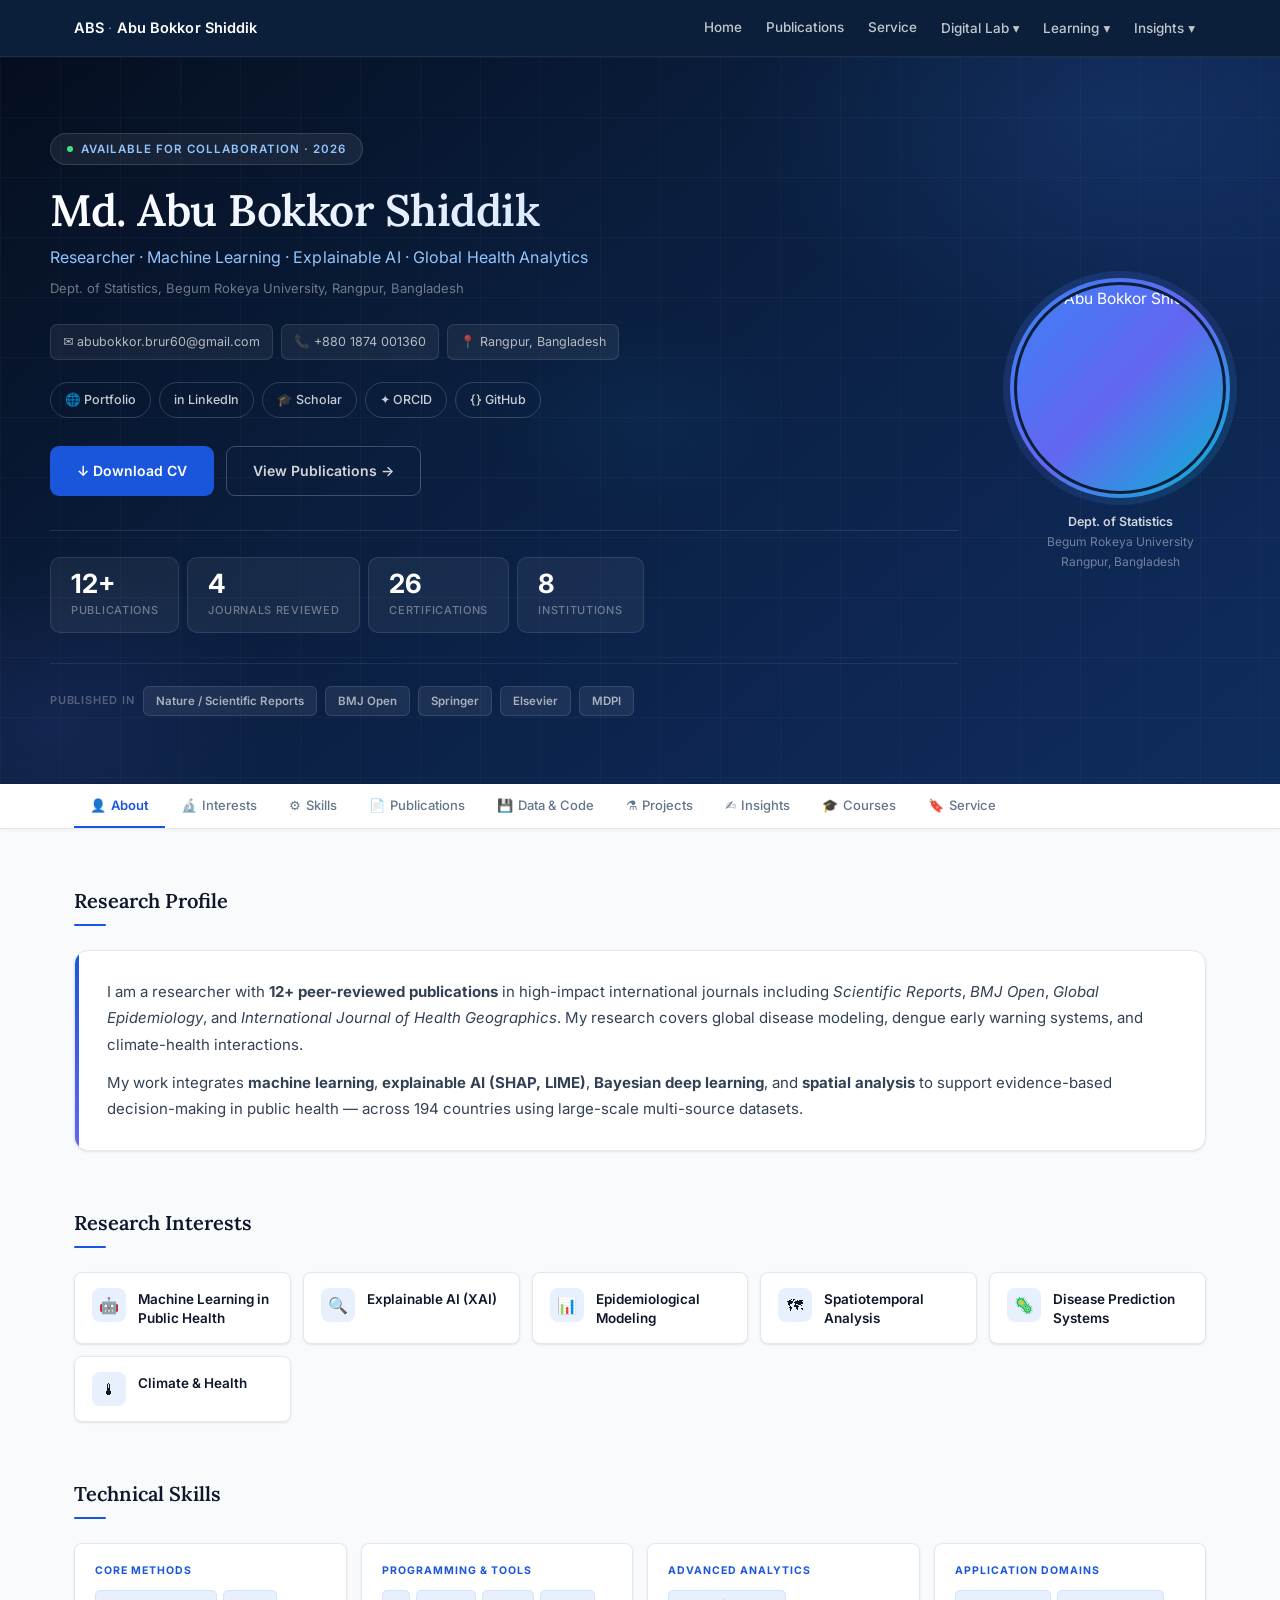
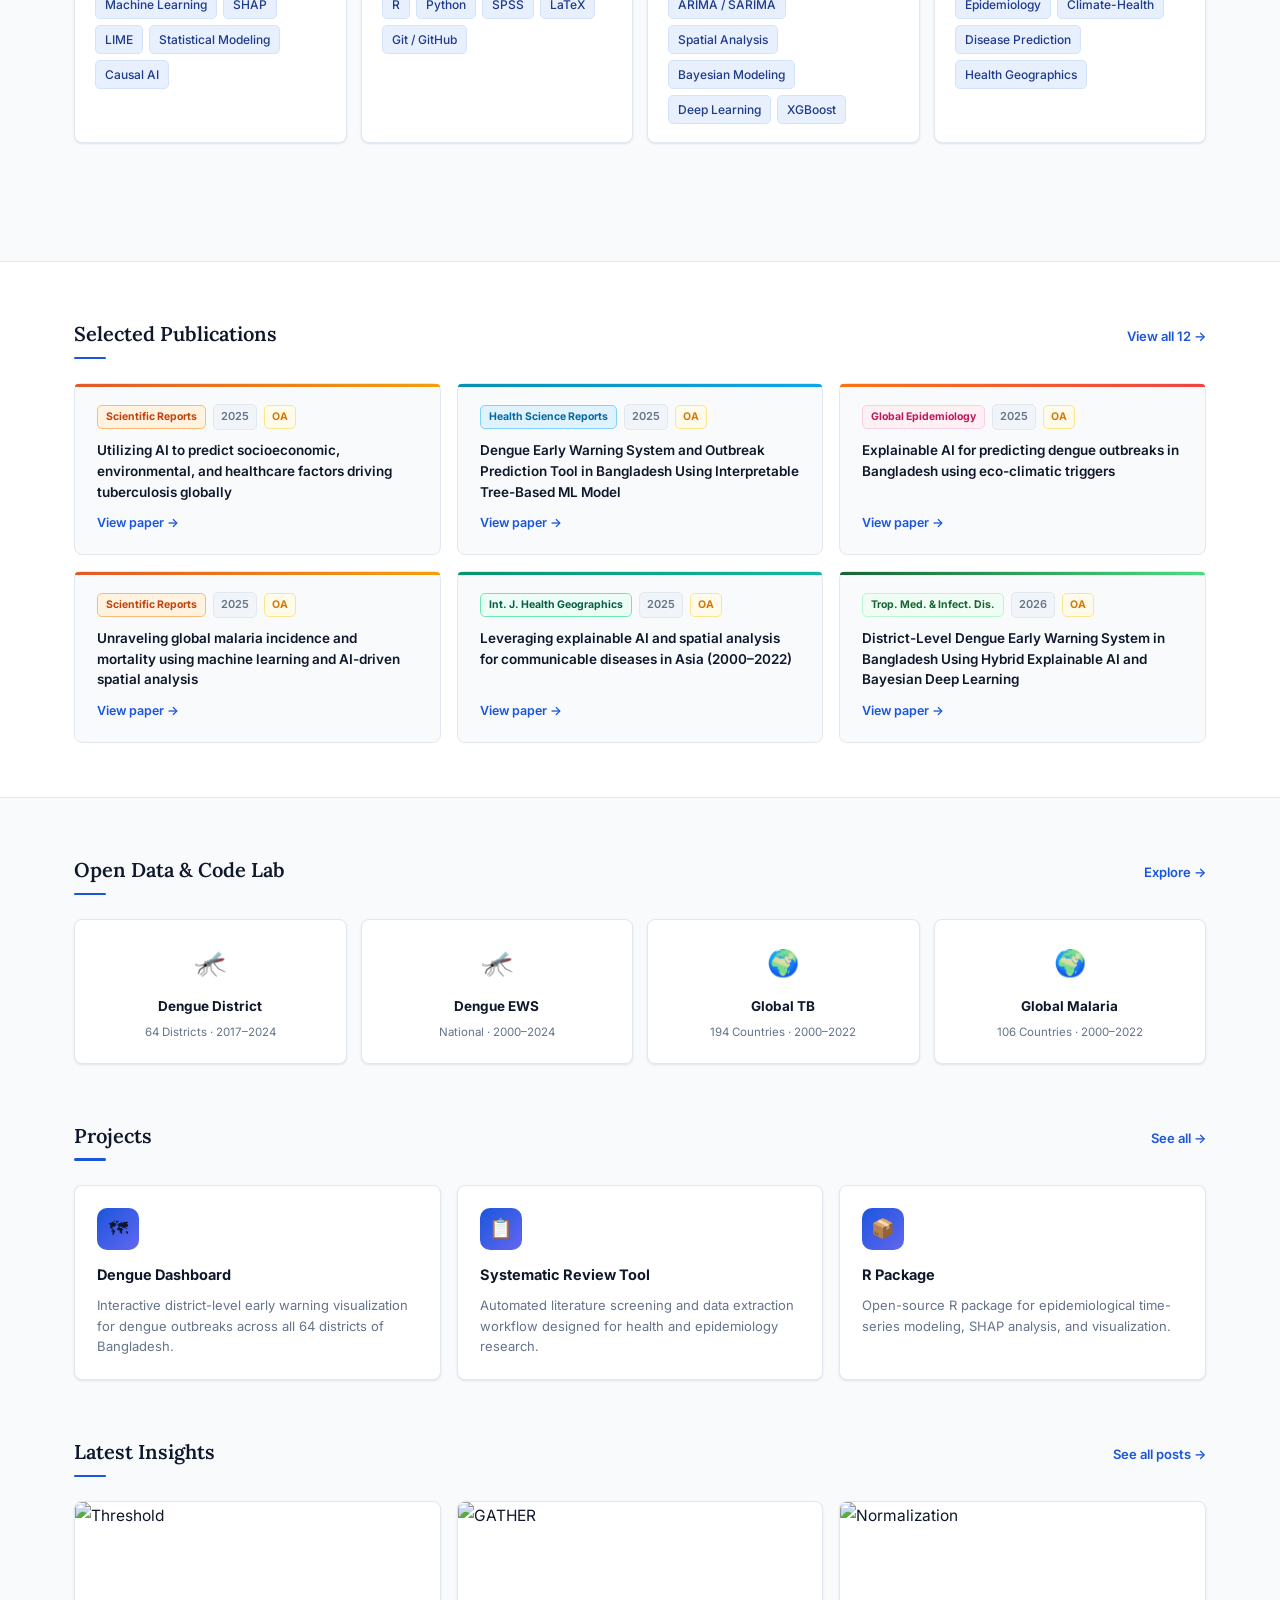
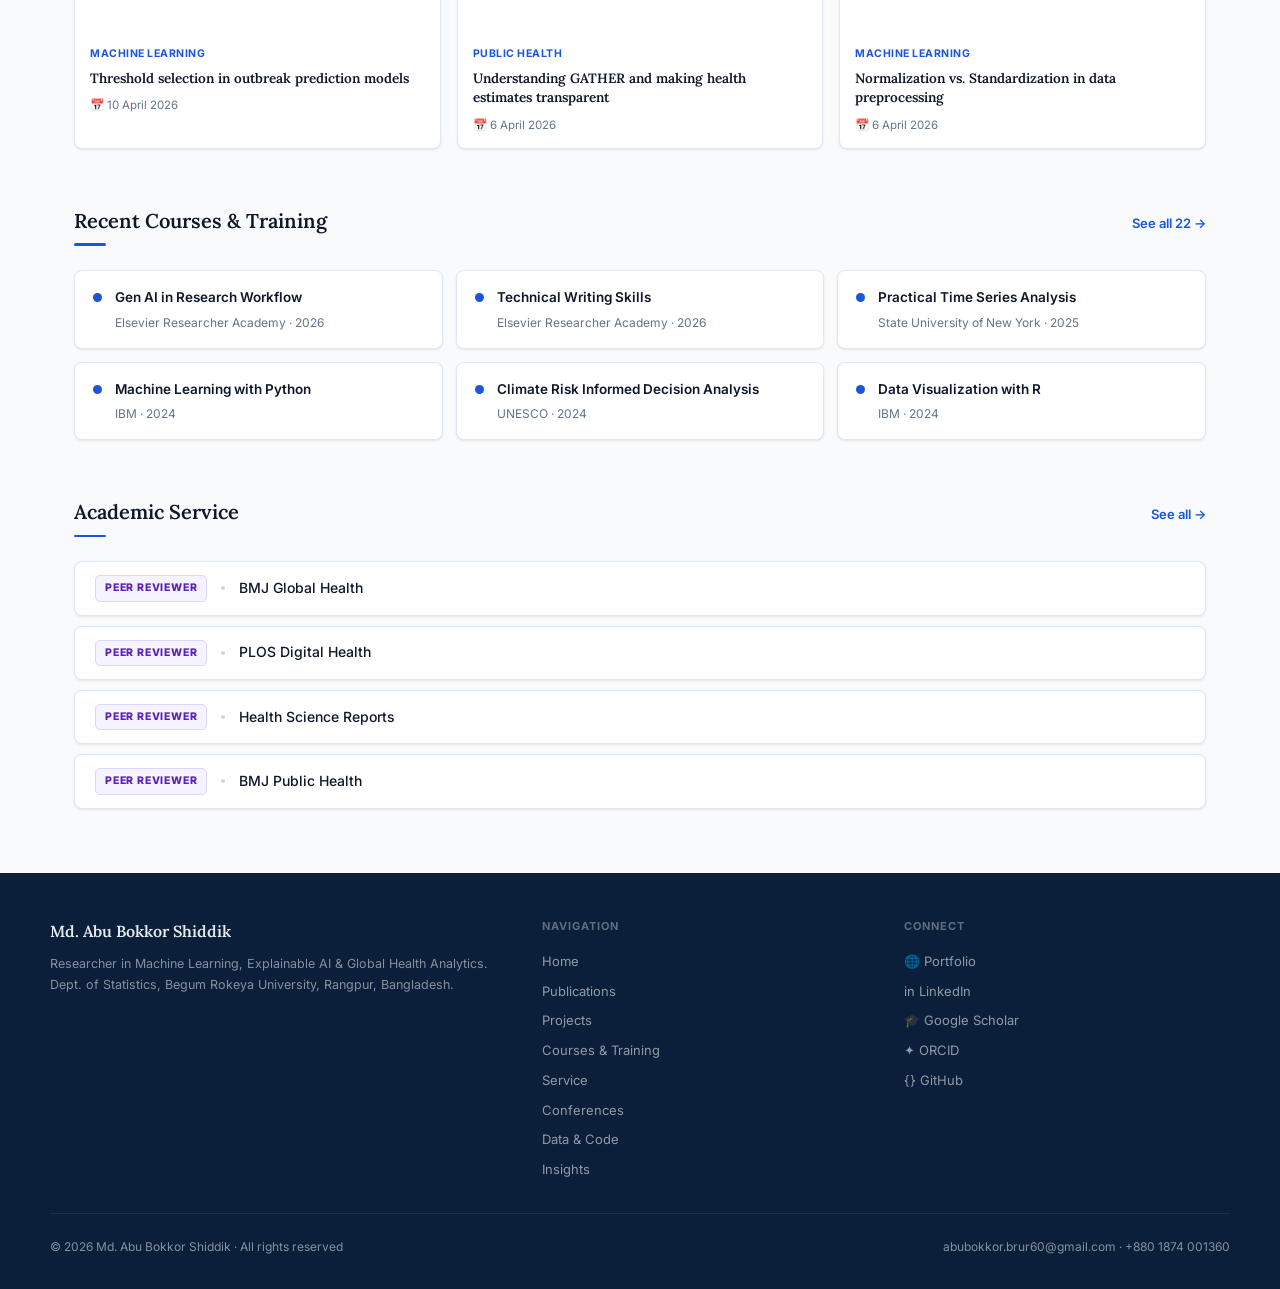
==== commit f0527cba: "Update index.html" ====
--- a/index.html
+++ b/index.html
@@ -407,7 +407,7 @@
 <!-- ═══ NAVBAR ═══ -->
 <nav class="navbar">
   <div class="nav-inner">
-     <div class="nav-brand">
+      <div class="nav-brand">
       <a href="contact.html" style="color:white;">
         ABS<span> · </span>Abu Bokkor Shiddik
       </a>
@@ -502,9 +502,9 @@
       </div>
 
       <div class="hero-stats">
-        <div class="stat-box"><div class="stat-num" data-val="9" data-suffix="+">9+</div><div class="stat-lbl">Publications</div></div>
+        <div class="stat-box"><div class="stat-num" data-val="12" data-suffix="+">12+</div><div class="stat-lbl">Publications</div></div>
         <div class="stat-box"><div class="stat-num" data-val="4" data-suffix="">4</div><div class="stat-lbl">Journals Reviewed</div></div>
-        <div class="stat-box"><div class="stat-num" data-val="22" data-suffix="">22</div><div class="stat-lbl">Certifications</div></div>
+        <div class="stat-box"><div class="stat-num" data-val="26" data-suffix="">22</div><div class="stat-lbl">Certifications</div></div>
         <div class="stat-box"><div class="stat-num" data-val="8" data-suffix="">8</div><div class="stat-lbl">Institutions</div></div>
       </div>
 
@@ -550,7 +550,7 @@
   <div class="section" id="sec-about">
     <div class="section-head"><h2>Research Profile</h2></div>
     <div class="about-card">
-      <p>I am a researcher with <strong>9+ peer-reviewed publications</strong> in high-impact international journals including <em>Scientific Reports</em>, <em>BMJ Open</em>, <em>Global Epidemiology</em>, and <em>International Journal of Health Geographics</em>. My research covers global disease modeling, dengue early warning systems, and climate-health interactions.</p>
+      <p>I am a researcher with <strong>12+ peer-reviewed publications</strong> in high-impact international journals including <em>Scientific Reports</em>, <em>BMJ Open</em>, <em>Global Epidemiology</em>, and <em>International Journal of Health Geographics</em>. My research covers global disease modeling, dengue early warning systems, and climate-health interactions.</p>
       <p>My work integrates <strong>machine learning</strong>, <strong>explainable AI (SHAP, LIME)</strong>, <strong>Bayesian deep learning</strong>, and <strong>spatial analysis</strong> to support evidence-based decision-making in public health — across 194 countries using large-scale multi-source datasets.</p>
     </div>
   </div>
@@ -598,7 +598,7 @@
   <div class="page-body">
     <div class="section-head" style="margin-top:0;padding-top:0;">
       <h2>Selected Publications</h2>
-      <a href="publications.html" class="see-all">View all 9 →</a>
+      <a href="publications.html" class="see-all">View all 12 →</a>
     </div>
     <div class="pub-grid">
       <div class="pub-card j-n">
